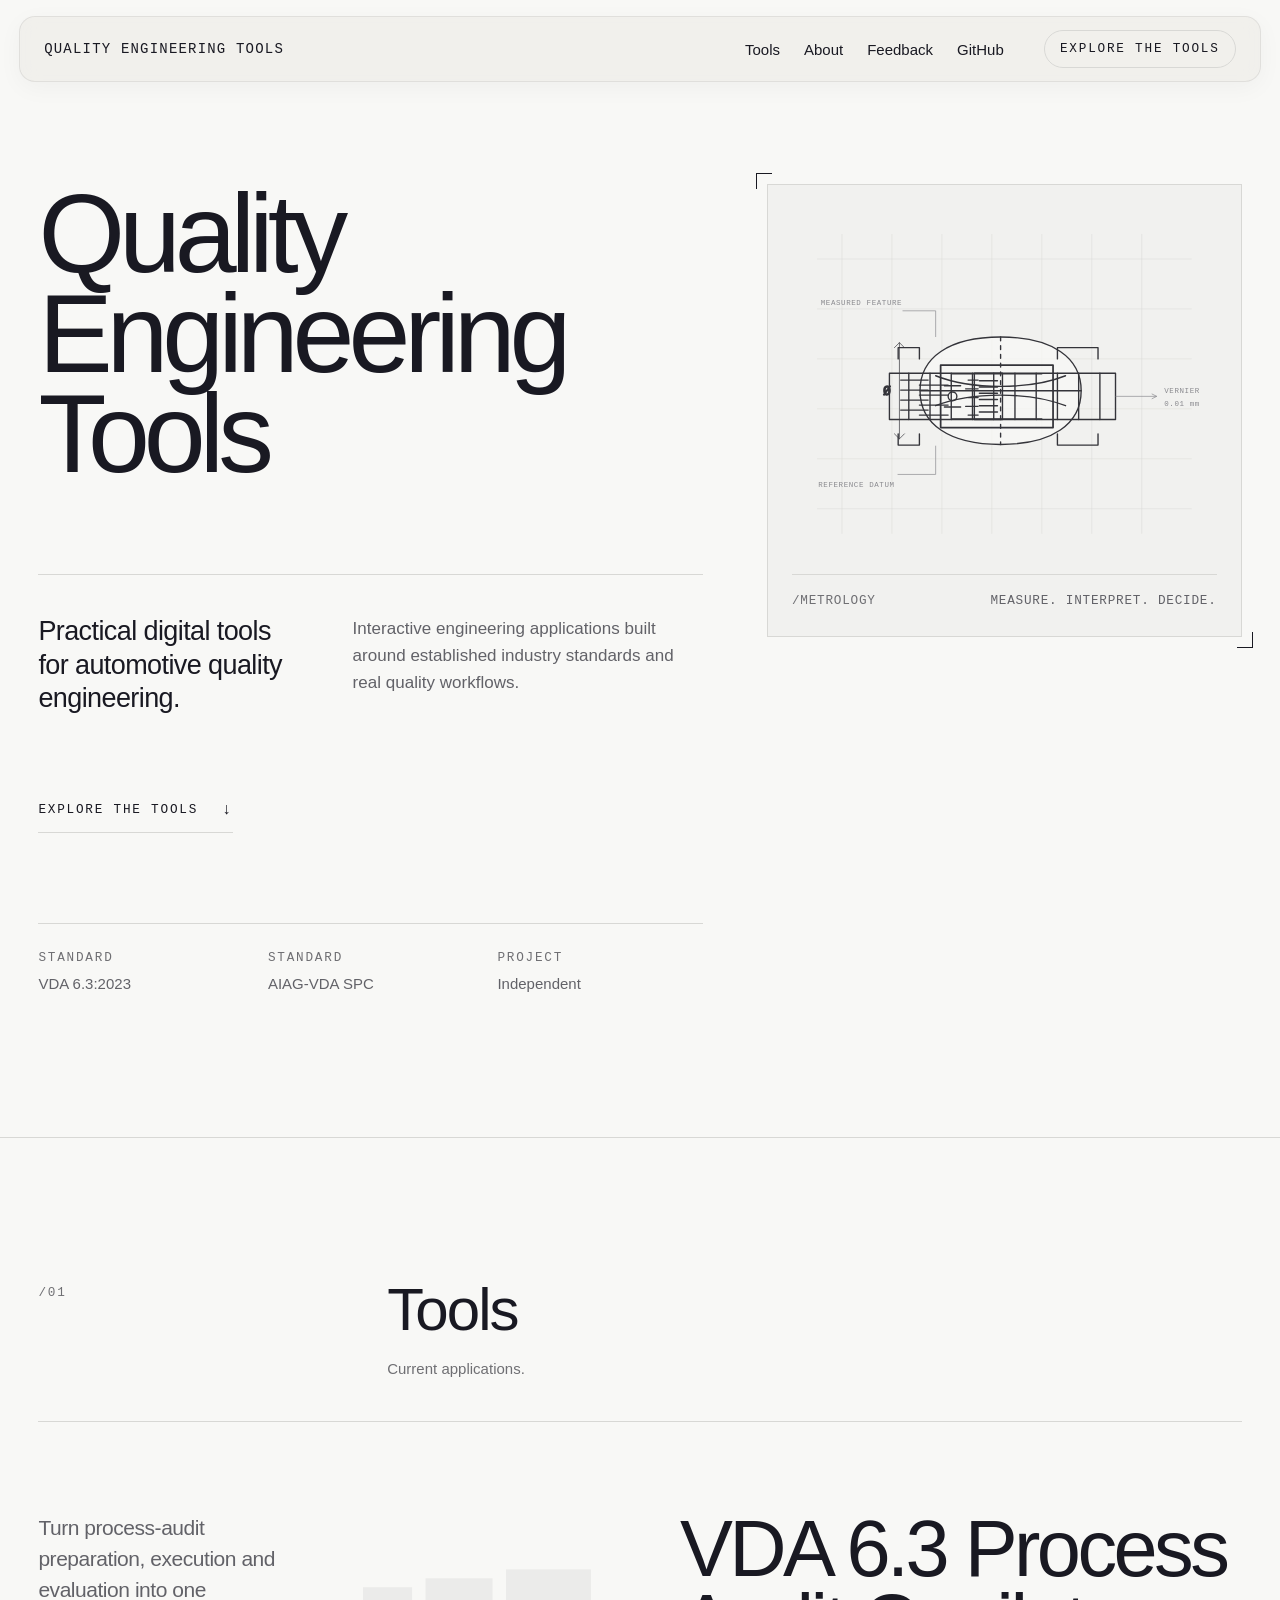
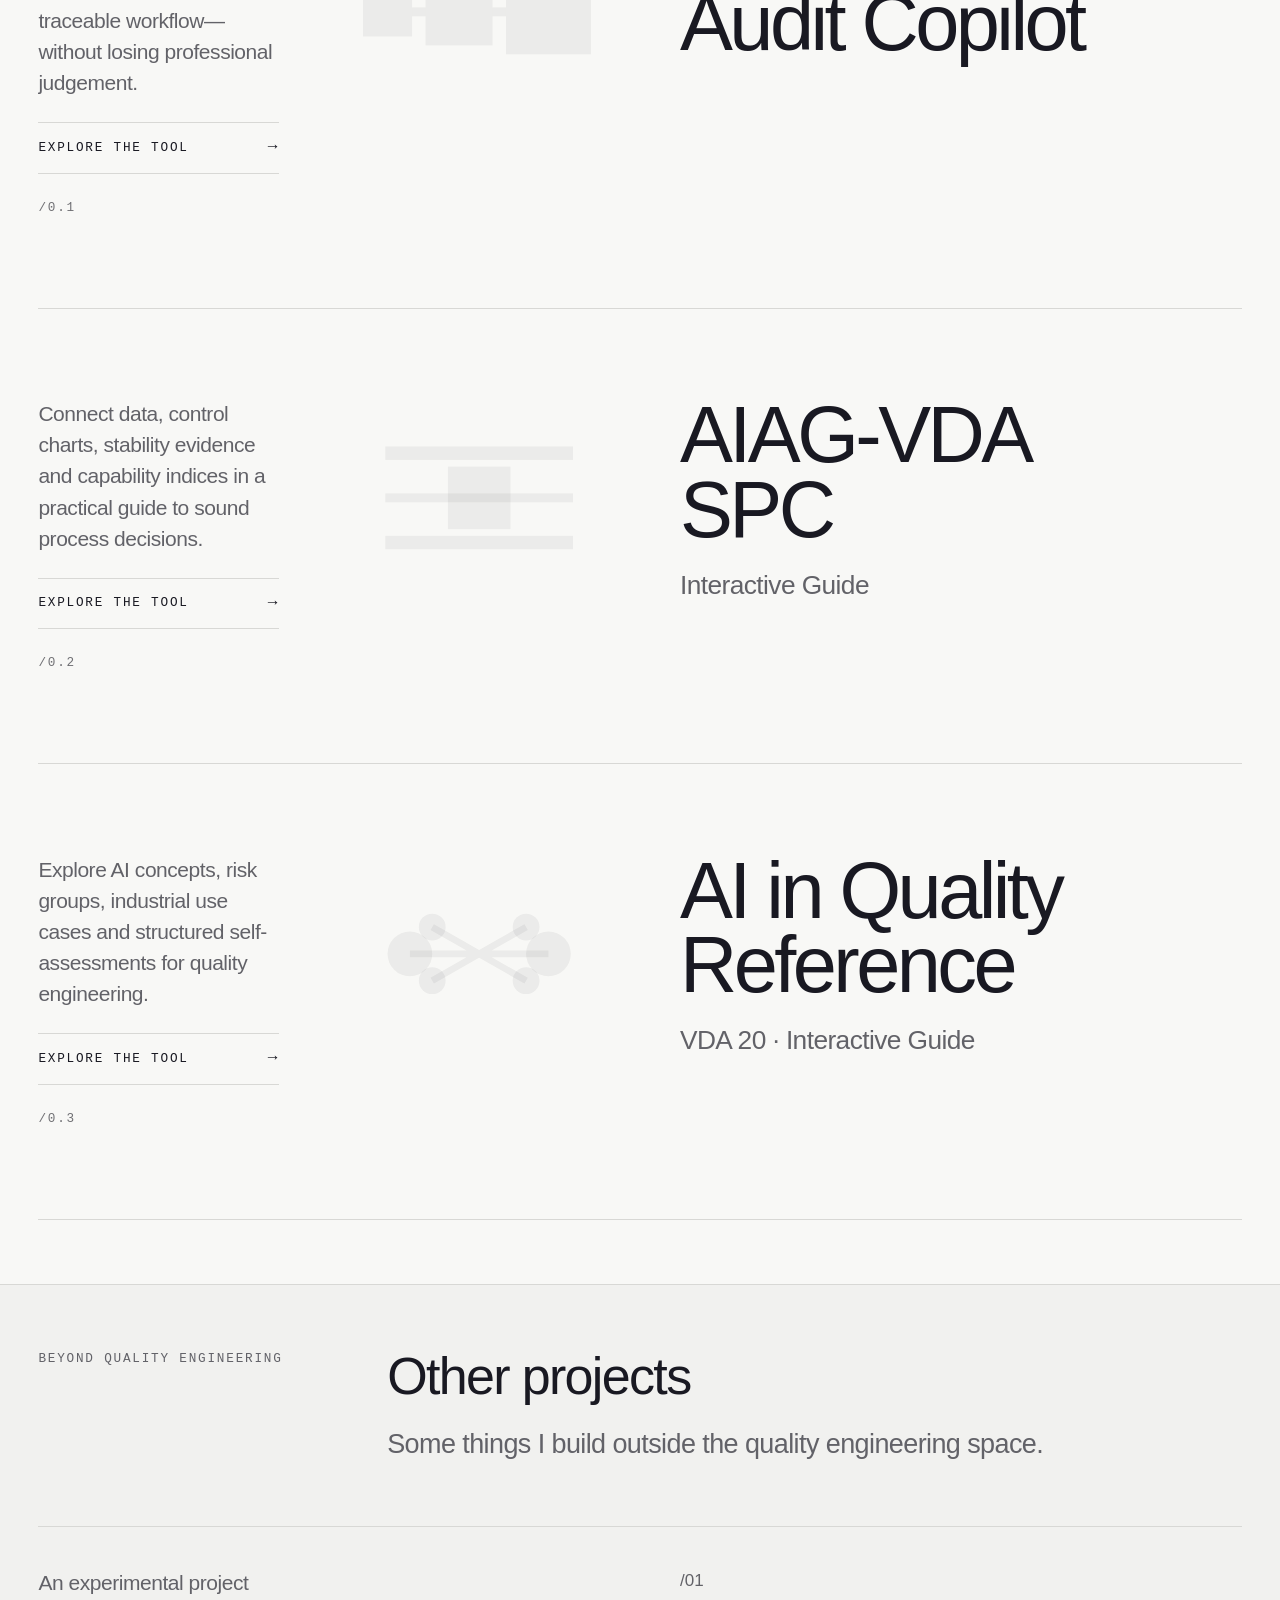
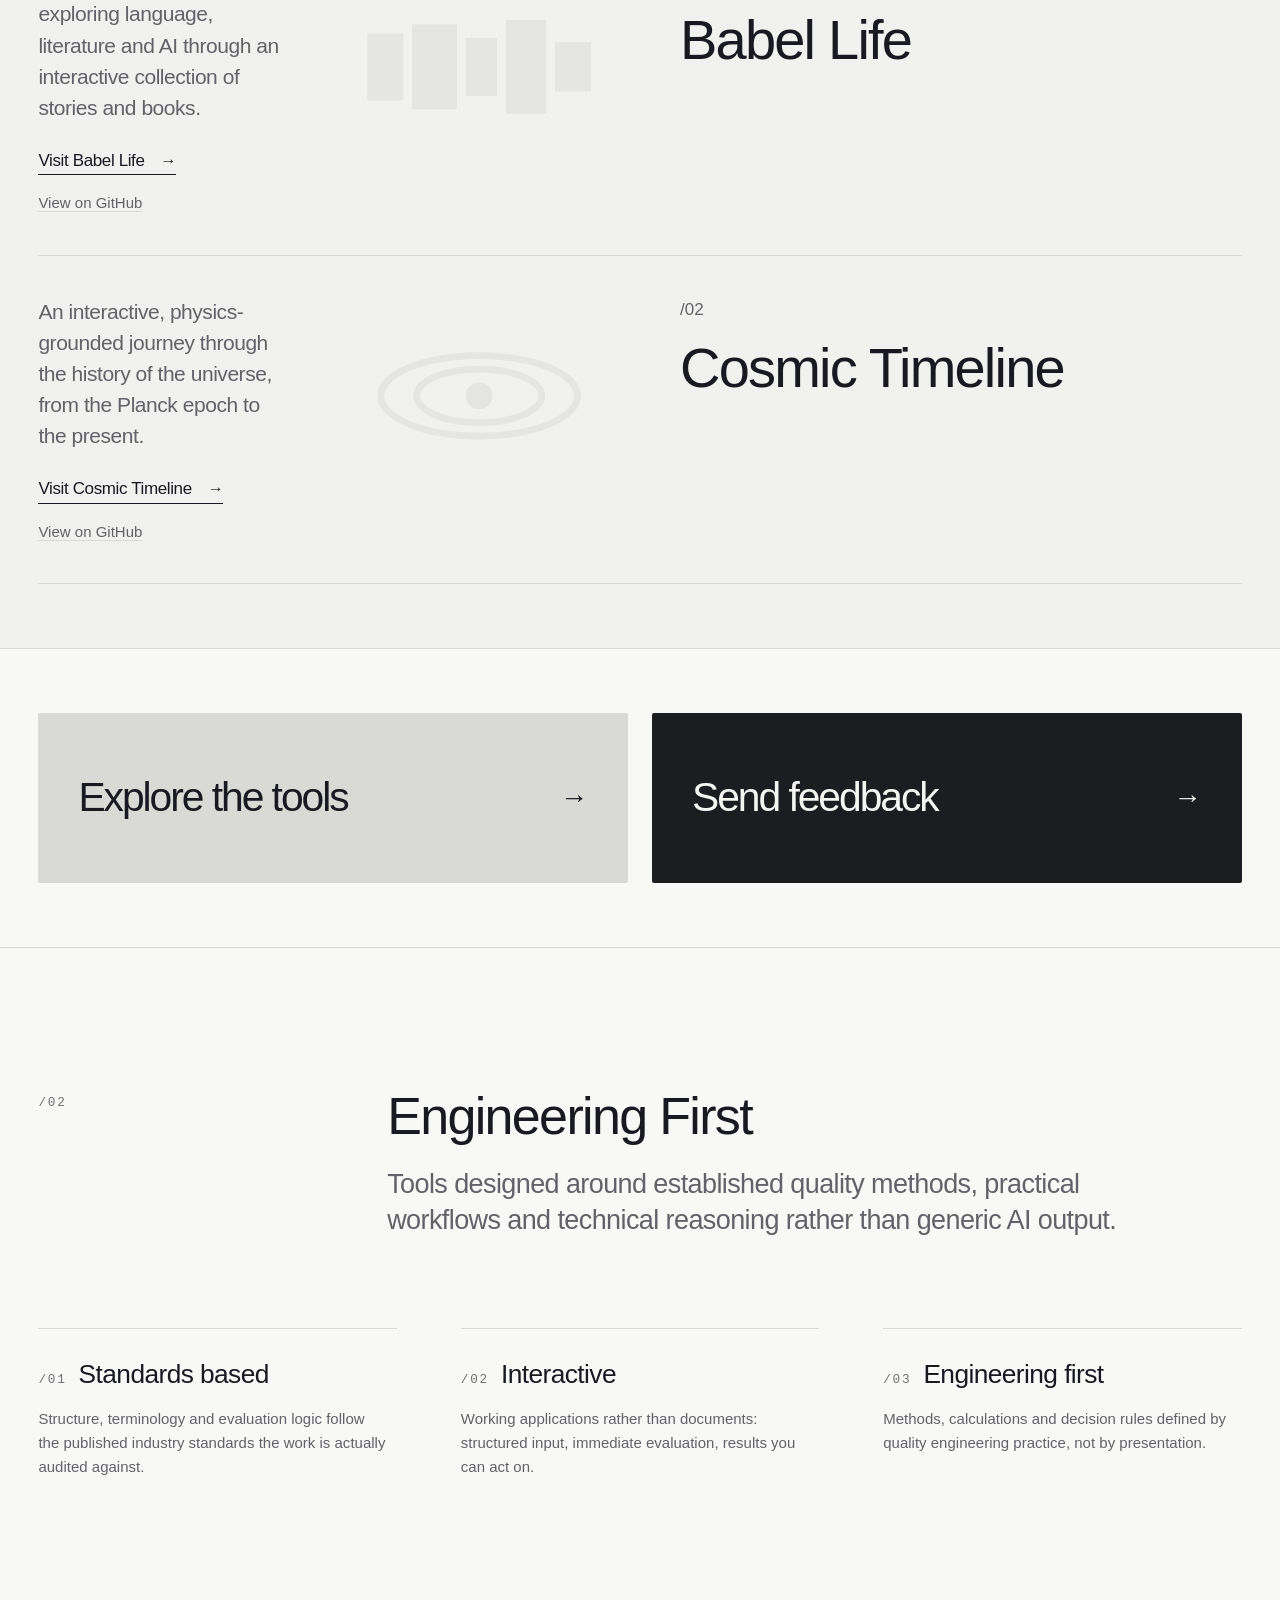
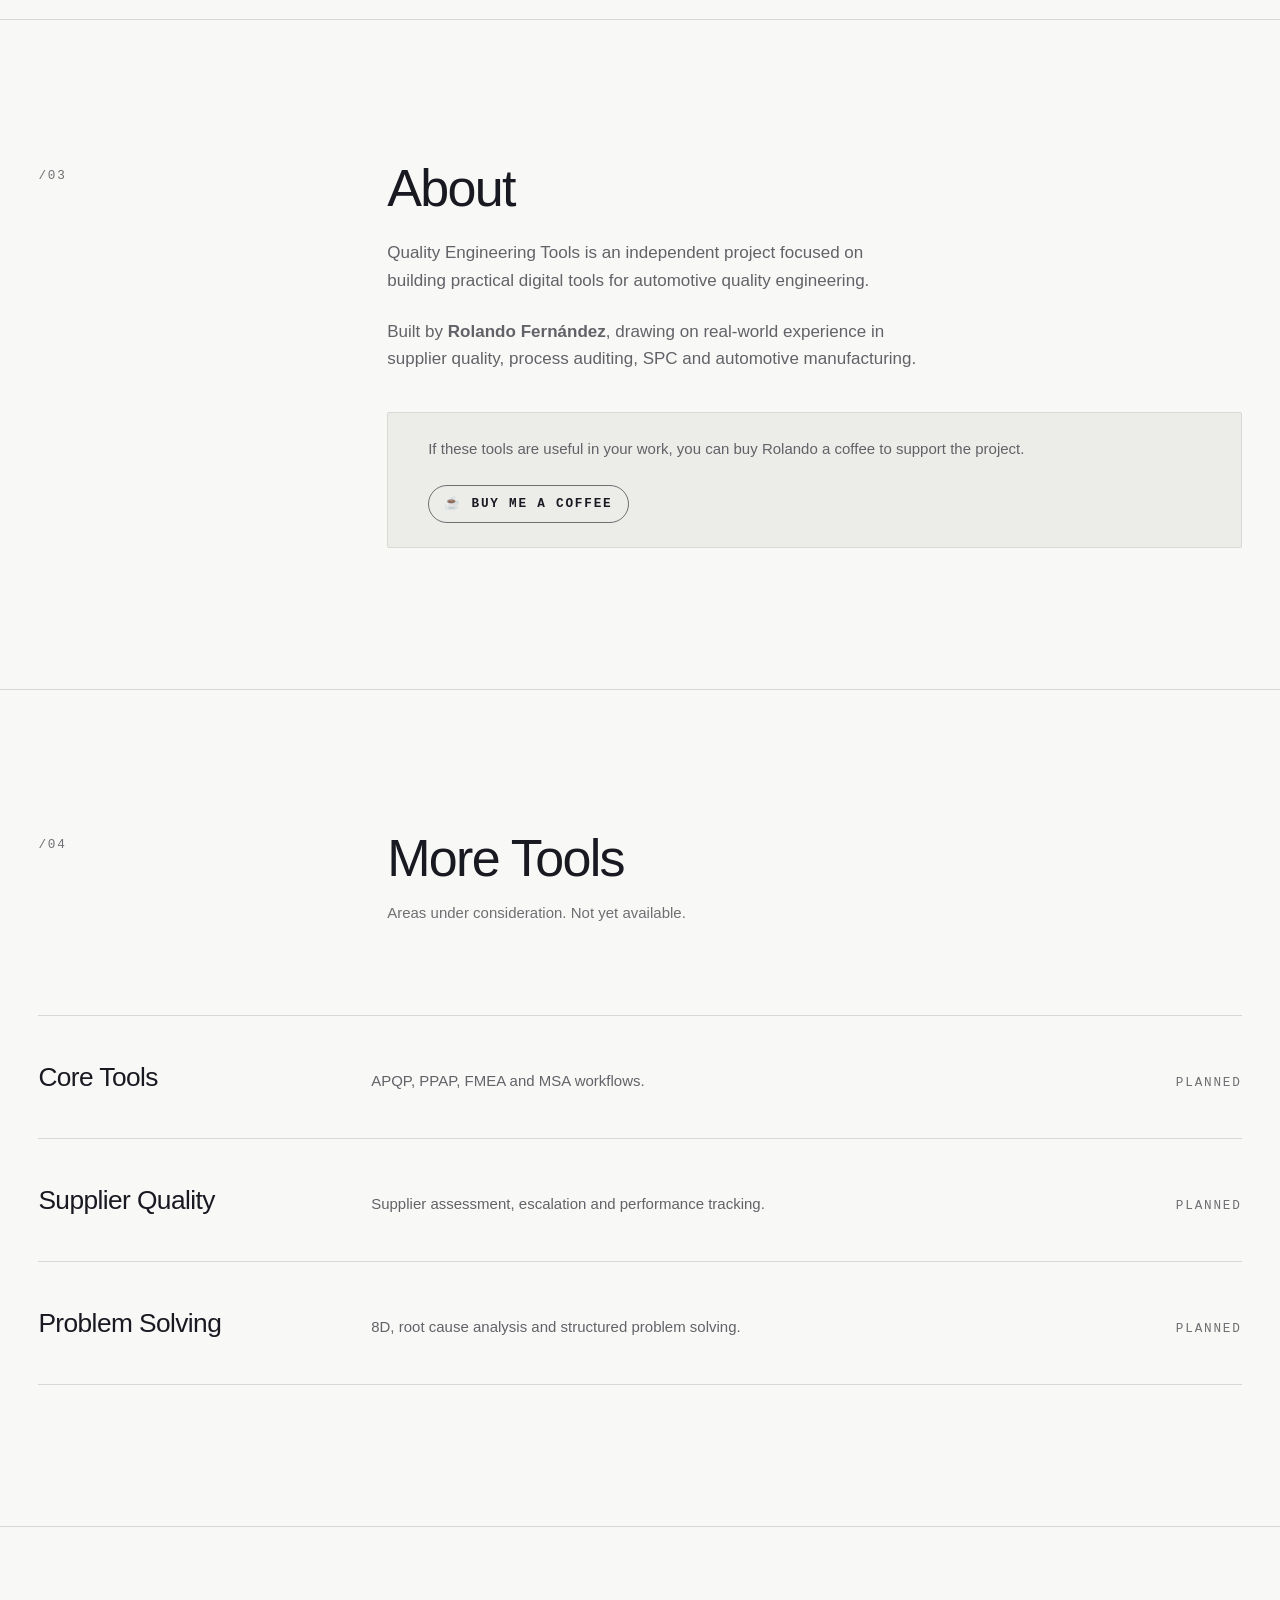
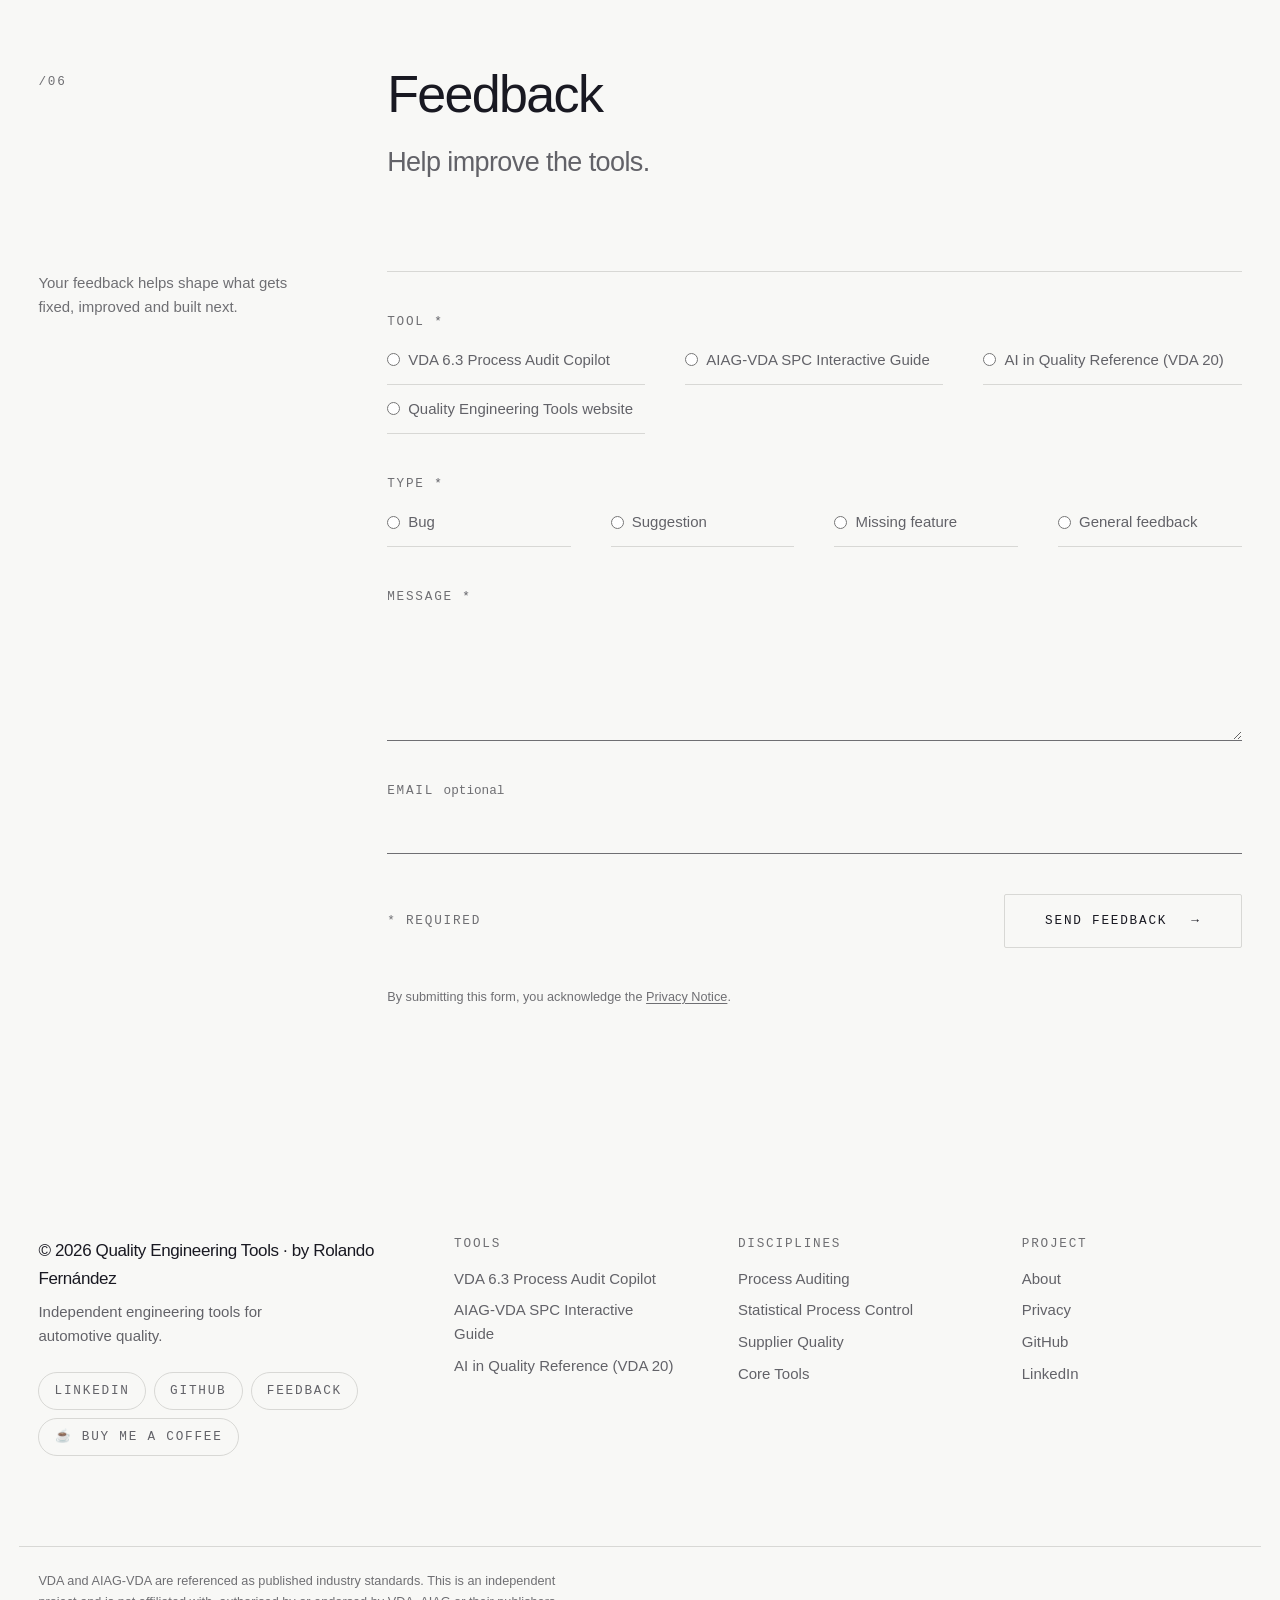
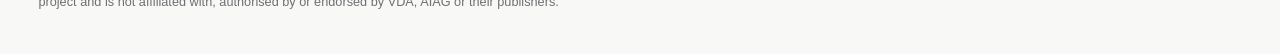
==== index.html @ 2bd12ed9 "Quitar formulario oculto click-track" ====
<!DOCTYPE html>
<html lang="en">
<head>
<meta charset="utf-8">
<meta name="viewport" content="width=device-width, initial-scale=1">
<meta name="color-scheme" content="light">
<title>Quality Engineering Tools — VDA 6.3, AIAG-VDA SPC & AI Quality Reference</title>
<meta name="description" content="Explore independent quality engineering tools for VDA 6.3 process auditing, AIAG-VDA SPC, and AI in quality based on VDA Volume 20.">
<meta name="theme-color" content="#f8f8f6">
<meta name="google-site-verification" content="yh8wm8HsAeqP892U5UGczQs-RLnGuNHx7WGfNntGduk">
<link rel="canonical" href="https://quality-engineering-tools.netlify.app/">

<!-- Open Graph / social preview. -->
<meta property="og:type" content="website">
<meta property="og:title" content="Quality Engineering Tools — VDA 6.3, SPC & AI Quality Reference">
<meta property="og:description" content="Practical tools for process auditing, statistical process control and AI in quality engineering.">
<meta property="og:locale" content="en_US">
<meta property="og:url" content="https://quality-engineering-tools.netlify.app/">
<meta property="og:image" content="https://quality-engineering-tools.netlify.app/media/og-image.png">
<meta property="og:image:width" content="1200">
<meta property="og:image:height" content="630">
<meta property="og:image:alt" content="Quality Engineering Tools — automotive quality engineering applications">
<meta name="twitter:card" content="summary_large_image">
<meta name="twitter:image" content="https://quality-engineering-tools.netlify.app/media/og-image.png">

<!-- Inline SVG favicon: a thin square mark. No extra request, no external asset. -->
<link rel="icon" href="data:image/svg+xml,<svg xmlns='http://www.w3.org/2000/svg' viewBox='0 0 32 32'><rect width='32' height='32' fill='%23f8f8f6'/><rect x='7.5' y='7.5' width='17' height='17' fill='none' stroke='%23191922' stroke-width='2'/></svg>">

<link rel="stylesheet" href="css/styles.css">
</head>
<body>

<a class="skip-link" href="#main">Skip to content</a>

<!-- ============================================================
     HEADER — floating, light, compact
     ============================================================ -->
<header class="masthead" id="masthead">
  <div class="masthead__bar">
    <a class="brand" href="#top">Quality Engineering Tools</a>

    <button class="nav-toggle" type="button" aria-expanded="false" aria-controls="site-nav">Menu</button>

    <nav class="site-nav" id="site-nav" aria-label="Primary">
      <ul class="site-nav__list">
        <li><a href="#tools">Tools</a></li>
        <li><a href="#about">About</a></li>
        <li><a href="#feedback">Feedback</a></li>
        <li><a href="https://github.com/rolandojf-gif" target="_blank" rel="noopener noreferrer">GitHub</a></li>
      </ul>
      <a class="pill pill--action" href="#tools" data-track="explore_tools_header">Explore the tools</a>
    </nav>
  </div>
</header>

<!-- tabindex="-1" lets the skip link move focus here, not just scroll. -->
<main id="main" tabindex="-1">

  <!-- ============================================================
       HERO
       ============================================================ -->
  <section class="hero" id="top" aria-labelledby="hero-title">
    <div class="container hero__layout">
      <div class="hero__content">
        <h1 class="hero__title" id="hero-title">Quality Engineering<br>Tools</h1>

        <div class="hero__body">
          <p class="hero__lead">Practical digital tools for automotive quality engineering.</p>
          <p class="hero__note">Interactive engineering applications built around established industry standards and real quality workflows.</p>
          <a class="hero__explore" href="#tools" data-track="explore_tools_hero">
            <span>Explore the tools</span>
            <span class="hero__explore-arrow" aria-hidden="true">&darr;</span>
          </a>
        </div>

        <dl class="hero__meta">
        <div class="hero__meta-item">
          <dt>Standard</dt>
          <dd>VDA 6.3:2023</dd>
        </div>
        <div class="hero__meta-item">
          <dt>Standard</dt>
          <dd>AIAG-VDA SPC</dd>
        </div>
        <div class="hero__meta-item">
          <dt>Project</dt>
          <dd>Independent</dd>
        </div>
      </dl>
      </div>

      <figure class="hero-drawing" aria-label="Technical line drawing of a vernier caliper measuring a cylindrical part">
        <svg viewBox="0 0 680 560" role="img" aria-labelledby="caliper-title caliper-desc">
          <title id="caliper-title">Vernier caliper technical drawing</title>
          <desc id="caliper-desc">Minimal line drawing of a vernier caliper positioned across a cylindrical measured part, with construction lines and scale marks.</desc>
          <g class="hero-drawing__grid" aria-hidden="true">
            <path d="M40 80H640M40 160H640M40 240H640M40 320H640M40 400H640M40 480H640"/>
            <path d="M80 40V520M160 40V520M240 40V520M320 40V520M400 40V520M480 40V520M560 40V520"/>
          </g>
          <g class="hero-drawing__object">
            <path d="M205 291C205 238 251 205 334 205S463 238 463 291 417 377 334 377 205 344 205 291Z"/>
            <path d="M205 291H463M230 267C260 279 295 284 334 284s74-5 104-17M230 315c30-12 65-17 104-17s74 5 104 17"/>
            <path d="M334 205V377" stroke-dasharray="6 8"/>
            <path class="hero-drawing__dimension" d="M172 214V368M164 222l8-8 8 8M164 360l8 8 8-8"/>
            <text x="146" y="298">&#216;</text>
          </g>
          <g class="hero-drawing__caliper">
            <path d="M156 263H518V337H156z"/>
            <path d="M187 263V337M221 263V337M255 263V337M289 263V337M323 263V337M357 263V337M391 263V337M425 263V337M459 263V337M493 263V337"/>
            <path d="M174 274H218M204 282H250M174 290H218M204 298H250M174 306H218M204 314H250M174 322H218M204 330H250"/>
            <path d="M292 263H337V337H292z"/>
            <path d="M300 275H329M300 285H329M300 295H329M300 305H329M300 315H329M300 325H329"/>
            <path d="M282 274H298M278 288H298M282 302H298M278 316H298M282 330H298"/>
            <path d="M170 240V222H204V240M425 240V222H490V240M170 360V378H204V360M425 360V378H490V360"/>
            <path class="hero-drawing__slider" d="M238 250H418V350H238z"/>
            <path d="M256 264H400M256 336H400"/>
            <circle cx="257" cy="300" r="7"/>
            <path d="M244 283H270M244 317H270"/>
          </g>
          <g class="hero-drawing__callouts" aria-hidden="true">
            <path d="M518 300H584M584 300l-8-4M584 300l-8 4"/>
            <text x="596" y="294">VERNIER</text>
            <text x="596" y="316">0.01 mm</text>
            <path d="M230 205V163H177M230 379V425H169"/>
            <text x="46" y="154">MEASURED FEATURE</text>
            <text x="42" y="445">REFERENCE DATUM</text>
          </g>
        </svg>
        <figcaption>
          <span class="hero-drawing__index">/METROLOGY</span>
          <span>Measure. Interpret. Decide.</span>
        </figcaption>
      </figure>
    </div>
  </section>

  <!-- ============================================================
       TOOLS — the central section of the site
       ============================================================ -->
  <section class="section products" id="tools" aria-labelledby="tools-title">
    <div class="container">

      <header class="section-head">
        <p class="section-index">/01</p>
        <div class="section-head__text">
          <h2 class="section-title" id="tools-title">Tools</h2>
          <p class="section-note">Current applications.</p>
        </div>
      </header>

      <!-- Product 0.1 ------------------------------------------------ -->
      <article class="product">
        <figure class="product__media">
          <div class="media-frame">
            <!-- Base layer: a quiet geometric mark, not a logo. It stays
                 underneath whatever is placed above it. -->
            <span class="media-frame__glyph" aria-hidden="true">
              <svg viewBox="0 0 112 50" fill="currentColor" aria-hidden="true" focusable="false">
                <rect x="4" y="14" width="22" height="22"/>
                <rect x="26" y="23" width="6" height="4"/>
                <rect x="32" y="10" width="30" height="30"/>
                <rect x="62" y="23" width="6" height="4"/>
                <rect x="68" y="6" width="38" height="38"/>
              </svg>
            </span>

            <!-- Overlay layer. Absolutely positioned over the glyph, so it
                 adds no layout and fades in on opacity alone. js/main.js plays
                 it when the row gains `preview-active`. -->
            <video
              class="media-frame__video"
              muted
              loop
              playsinline
              preload="metadata"
              aria-hidden="true"
            >
              <source src="assets/video/vda-preview.mp4" type="video/mp4">
            </video>
          </div>
        </figure>

        <div class="product__heading">
          <h3 class="product__title">
            <a class="product__link" href="https://vda63-guia-consulta.netlify.app/" target="_blank" rel="noopener noreferrer" data-track="vda_tool_open">
              <span class="product__title-line">VDA 6.3 Process</span>
              <span class="product__title-line">Audit Copilot</span>
            </a>
          </h3>
        </div>

        <p class="product__desc">Turn process-audit preparation, execution and evaluation into one traceable workflow—without losing professional judgement.</p>

        <a class="product__cta" href="https://vda63-guia-consulta.netlify.app/" target="_blank" rel="noopener noreferrer" data-track="vda_tool_explore">
          <span>Explore the tool</span>
          <span aria-hidden="true">&rarr;</span>
        </a>

        <p class="product__index">/0.1</p>
      </article>

      <!-- Product 0.2 ------------------------------------------------ -->
      <article class="product">
        <figure class="product__media">
          <div class="media-frame">
            <!-- Base layer: a quiet geometric mark, not a logo. It stays
                 underneath whatever is placed above it. -->
            <span class="media-frame__glyph" aria-hidden="true">
              <svg viewBox="0 0 112 50" fill="currentColor" aria-hidden="true" focusable="false">
                <rect x="14" y="2" width="84" height="6"/>
                <rect x="14" y="23" width="84" height="4"/>
                <rect x="42" y="11" width="28" height="28"/>
                <rect x="14" y="42" width="84" height="6"/>
              </svg>
            </span>

            <!-- Overlay layer. Absolutely positioned over the glyph, so it
                 adds no layout and fades in on opacity alone. js/main.js plays
                 it when the row gains `preview-active`. -->
            <video
              class="media-frame__video"
              muted
              loop
              playsinline
              preload="metadata"
              aria-hidden="true"
            >
              <source src="assets/video/spc-preview.mp4" type="video/mp4">
            </video>
          </div>
        </figure>

        <div class="product__heading">
          <h3 class="product__title">
            <a class="product__link" href="https://spc-aiag-vda-2026.netlify.app/" target="_blank" rel="noopener noreferrer" data-track="spc_tool_open">AIAG-VDA<br>SPC</a>
          </h3>
          <p class="product__subtitle">Interactive Guide</p>
        </div>

        <p class="product__desc">Connect data, control charts, stability evidence and capability indices in a practical guide to sound process decisions.</p>

        <a class="product__cta" href="https://spc-aiag-vda-2026.netlify.app/" target="_blank" rel="noopener noreferrer" data-track="spc_tool_explore">
          <span>Explore the tool</span>
          <span aria-hidden="true">&rarr;</span>
        </a>

        <p class="product__index">/0.2</p>
      </article>

      <!-- Product 0.3 ------------------------------------------------ -->
      <article class="product">
        <figure class="product__media" aria-label="Abstract connected nodes representing AI systems in quality engineering">
          <div class="media-frame">
            <span class="media-frame__glyph" aria-hidden="true">
              <svg viewBox="0 0 112 50" fill="none" stroke="currentColor" stroke-width="3" aria-hidden="true" focusable="false">
                <path d="M25 25H87M35 13L77 37M35 37L77 13"/>
                <circle cx="25" cy="25" r="10" fill="currentColor" stroke="none"/>
                <circle cx="87" cy="25" r="10" fill="currentColor" stroke="none"/>
                <circle cx="35" cy="13" r="6" fill="currentColor" stroke="none"/>
                <circle cx="77" cy="37" r="6" fill="currentColor" stroke="none"/>
                <circle cx="35" cy="37" r="6" fill="currentColor" stroke="none"/>
                <circle cx="77" cy="13" r="6" fill="currentColor" stroke="none"/>
              </svg>
            </span>

            <!-- Overlay layer. Absolutely positioned over the glyph, so it
                 adds no layout and fades in on opacity alone. js/main.js plays
                 it when the row gains `preview-active`. -->
            <video
              class="media-frame__video"
              muted
              loop
              playsinline
              preload="metadata"
              aria-hidden="true"
            >
              <source src="assets/video/vda20-preview.mp4" type="video/mp4">
            </video>
          </div>
        </figure>

        <div class="product__heading">
          <h3 class="product__title">
            <a class="product__link" href="https://ai-quality-reference-preview.netlify.app/" target="_blank" rel="noopener noreferrer" data-track="ai_quality_tool_open">
              <span class="product__title-line">AI in Quality</span>
              <span class="product__title-line">Reference</span>
            </a>
          </h3>
          <p class="product__subtitle">VDA 20 · Interactive Guide</p>
        </div>

        <p class="product__desc">Explore AI concepts, risk groups, industrial use cases and structured self-assessments for quality engineering.</p>

        <a class="product__cta" href="https://ai-quality-reference-preview.netlify.app/" target="_blank" rel="noopener noreferrer" data-track="ai_quality_tool_explore">
          <span>Explore the tool</span>
          <span aria-hidden="true">&rarr;</span>
        </a>

        <p class="product__index">/0.3</p>
      </article>

    </div>
  </section>

  <!-- ============================================================
       OTHER PROJECTS — beyond quality engineering
       ============================================================ -->
  <section class="section other-projects" id="other-projects" aria-labelledby="other-projects-title">
    <div class="container">

      <header class="other-projects__head">
        <p class="section-index other-projects__eyebrow">BEYOND QUALITY ENGINEERING</p>
        <div class="other-projects__heading">
          <h2 class="section-title" id="other-projects-title">Other projects</h2>
          <p class="section-lead">Some things I build outside the quality engineering space.</p>
        </div>
      </header>

      <ul class="other-projects__list">
        <li class="other-project">
          <div class="other-project__intro">
            <p class="other-project__index">/01</p>
            <h3 class="other-project__title"><a class="other-project__link" href="https://babel-life.netlify.app/" target="_blank" rel="noopener noreferrer" data-track="babel_life_open">Babel Life</a></h3>
          </div>
          <figure class="other-project__media">
            <div class="media-frame">
              <span class="media-frame__glyph" aria-hidden="true">
                <svg viewBox="0 0 112 50" fill="currentColor" aria-hidden="true" focusable="false">
                  <rect x="6" y="10" width="16" height="30"/>
                  <rect x="26" y="6" width="20" height="38"/>
                  <rect x="50" y="12" width="14" height="26"/>
                  <rect x="68" y="4" width="18" height="42"/>
                  <rect x="90" y="14" width="16" height="22"/>
                </svg>
              </span>
              <video
                class="media-frame__video"
                muted
                loop
                playsinline
                preload="metadata"
                aria-hidden="true"
              >
                <source src="assets/video/babel-life-preview.mp4" type="video/mp4">
              </video>
            </div>
          </figure>
          <div class="other-project__body">
            <p class="other-project__desc">An experimental project exploring language, literature and AI through an interactive collection of stories and books.</p>
            <div class="other-project__actions">
              <a class="other-project__cta" href="https://babel-life.netlify.app/" target="_blank" rel="noopener noreferrer" data-track="babel_life_visit">Visit Babel Life <span aria-hidden="true">&rarr;</span></a>
              <a class="other-project__source" href="https://github.com/rolandojf-gif/babel-life" target="_blank" rel="noopener noreferrer" data-track="babel_life_github">View on GitHub</a>
            </div>
          </div>
        </li>
        <li class="other-project">
          <div class="other-project__intro">
            <p class="other-project__index">/02</p>
            <h3 class="other-project__title"><a class="other-project__link" href="https://cosmic-timeline.netlify.app/" target="_blank" rel="noopener noreferrer" data-track="cosmic_timeline_open">Cosmic Timeline</a></h3>
          </div>
          <figure class="other-project__media">
            <div class="media-frame">
              <span class="media-frame__glyph" aria-hidden="true">
                <svg viewBox="0 0 112 50" fill="none" stroke="currentColor" stroke-width="3" aria-hidden="true" focusable="false">
                  <circle cx="56" cy="25" r="6" fill="currentColor" stroke="none"/>
                  <ellipse cx="56" cy="25" rx="28" ry="12"/>
                  <ellipse cx="56" cy="25" rx="44" ry="18"/>
                </svg>
              </span>
              <video
                class="media-frame__video"
                muted
                loop
                playsinline
                preload="metadata"
                aria-hidden="true"
              >
                <source src="assets/video/cosmic-timeline-preview.mp4" type="video/mp4">
              </video>
            </div>
          </figure>
          <div class="other-project__body">
            <p class="other-project__desc">An interactive, physics-grounded journey through the history of the universe, from the Planck epoch to the present.</p>
            <div class="other-project__actions">
              <a class="other-project__cta" href="https://cosmic-timeline.netlify.app/" target="_blank" rel="noopener noreferrer" data-track="cosmic_timeline_visit">Visit Cosmic Timeline <span aria-hidden="true">&rarr;</span></a>
              <a class="other-project__source" href="https://github.com/rolandojf-gif/Cosmic-timeline" target="_blank" rel="noopener noreferrer" data-track="cosmic_timeline_github">View on GitHub</a>
            </div>
          </div>
        </li>
      </ul>

    </div>
  </section>

  <!-- ============================================================
       BOTTOM CTA
       ============================================================ -->
  <section class="cta-shell" aria-label="Next steps">
    <div class="container">
      <div class="cta-grid">
        <a class="cta cta--one" href="#tools" data-track="explore_tools_cta">
          <span class="cta__inner">
            <span class="cta__label">Explore the tools</span>
            <span class="cta__arrow" aria-hidden="true">&rarr;</span>
          </span>
        </a>

        <a class="cta cta--two" href="#feedback" data-track="feedback_cta">
          <span class="cta__inner">
            <span class="cta__label">Send feedback</span>
            <span class="cta__arrow" aria-hidden="true">&rarr;</span>
          </span>
        </a>
      </div>
    </div>
  </section>

  <!-- ============================================================
       ENGINEERING PHILOSOPHY
       ============================================================ -->
  <section class="section philosophy" aria-labelledby="philosophy-title">
    <div class="container">

      <header class="section-head">
        <p class="section-index">/02</p>
        <div class="section-head__text">
          <h2 class="section-title" id="philosophy-title">Engineering First</h2>
          <p class="section-lead">Tools designed around established quality methods, practical workflows and technical reasoning rather than generic AI output.</p>
        </div>
      </header>

      <dl class="principles">
        <div class="principle">
          <dt class="principle__term">Standards based</dt>
          <dd class="principle__def">Structure, terminology and evaluation logic follow the published industry standards the work is actually audited against.</dd>
        </div>
        <div class="principle">
          <dt class="principle__term">Interactive</dt>
          <dd class="principle__def">Working applications rather than documents: structured input, immediate evaluation, results you can act on.</dd>
        </div>
        <div class="principle">
          <dt class="principle__term">Engineering first</dt>
          <dd class="principle__def">Methods, calculations and decision rules defined by quality engineering practice, not by presentation.</dd>
        </div>
      </dl>

    </div>
  </section>

  <!-- ============================================================
       ABOUT
       ============================================================ -->
  <section class="section about" id="about" aria-labelledby="about-title">
    <div class="container">
      <header class="section-head">
        <p class="section-index">/03</p>
        <div class="section-head__text">
          <h2 class="section-title" id="about-title">About</h2>
          <div class="prose">
            <p>Quality Engineering Tools is an independent project focused on building practical digital tools for automotive quality engineering.</p>
            <p>Built by <strong>Rolando Fernández</strong>, drawing on real-world experience in supplier quality, process auditing, SPC and automotive manufacturing.</p>
          </div>

          <div class="about-support">
            <p>If these tools are useful in your work, you can buy Rolando a coffee to support the project.</p>
            <a
              class="pill about-support__button"
              href="https://buymeacoffee.com/rolandofernandez"
              target="_blank"
              rel="noopener noreferrer"
              data-track="buymeacoffee_about"
            >☕ Buy me a coffee</a>
          </div>
        </div>
      </header>
    </div>
  </section>

  <!-- ============================================================
       FUTURE TOOLS
       ============================================================ -->
  <section class="section future" aria-labelledby="future-title">
    <div class="container">

      <header class="section-head">
        <p class="section-index">/04</p>
        <div class="section-head__text">
          <h2 class="section-title" id="future-title">More Tools</h2>
          <p class="section-note">Areas under consideration. Not yet available.</p>
        </div>
      </header>

      <ul class="future-list">
        <li class="future-item">
          <span class="future-item__name">Core Tools</span>
          <span class="future-item__desc">APQP, PPAP, FMEA and MSA workflows.</span>
          <span class="future-item__state">Planned</span>
        </li>
        <li class="future-item">
          <span class="future-item__name">Supplier Quality</span>
          <span class="future-item__desc">Supplier assessment, escalation and performance tracking.</span>
          <span class="future-item__state">Planned</span>
        </li>
        <li class="future-item">
          <span class="future-item__name">Problem Solving</span>
          <span class="future-item__desc">8D, root cause analysis and structured problem solving.</span>
          <span class="future-item__state">Planned</span>
        </li>
      </ul>

    </div>
  </section>

<!-- ============================================================
       FEEDBACK — Netlify form
       ============================================================ -->
  <section class="section feedback" id="feedback" aria-labelledby="feedback-title">
    <div class="container">

      <header class="section-head">
        <p class="section-index">/06</p>
        <div class="section-head__text">
          <h2 class="section-title" id="feedback-title">Feedback</h2>
          <p class="section-lead">Help improve the tools.</p>
        </div>
      </header>

      <!-- .demo-body / .demo-note are the shared layout for both form
           sections; reused here rather than duplicated. -->
      <div class="demo-body">
        <p class="demo-note">Your feedback helps shape what gets fixed, improved and built next.</p>

        <form
          class="form"
          id="feedback-form"
          name="feedback"
          method="POST"
          action="/feedback-received"
          data-netlify="true"
          netlify-honeypot="bot-field-feedback"
        >
          <input type="hidden" name="form-name" value="feedback">

          <p class="form__honeypot" hidden>
            <label>Leave this field empty <input name="bot-field-feedback" tabindex="-1" autocomplete="off"></label>
          </p>

          <fieldset class="field field--wide field--choice">
            <legend class="field__label">Tool <span class="field__req" aria-hidden="true">*</span></legend>
            <div class="choices">
              <label class="choice">
                <input type="radio" name="tool" value="VDA 6.3 Process Audit Copilot" required>
                <span>VDA 6.3 Process Audit Copilot</span>
              </label>
              <label class="choice">
                <input type="radio" name="tool" value="AIAG-VDA SPC Interactive Guide">
                <span>AIAG-VDA SPC Interactive Guide</span>
              </label>
              <label class="choice">
                <input type="radio" name="tool" value="AI in Quality Reference (VDA 20)">
                <span>AI in Quality Reference (VDA 20)</span>
              </label>
              <label class="choice">
                <input type="radio" name="tool" value="Quality Engineering Tools website">
                <span>Quality Engineering Tools website</span>
              </label>
            </div>
          </fieldset>

          <fieldset class="field field--wide field--choice">
            <legend class="field__label">Type <span class="field__req" aria-hidden="true">*</span></legend>
            <div class="choices choices--four">
              <label class="choice">
                <input type="radio" name="type" value="Bug" required>
                <span>Bug</span>
              </label>
              <label class="choice">
                <input type="radio" name="type" value="Suggestion">
                <span>Suggestion</span>
              </label>
              <label class="choice">
                <input type="radio" name="type" value="Missing feature">
                <span>Missing feature</span>
              </label>
              <label class="choice">
                <input type="radio" name="type" value="General feedback">
                <span>General feedback</span>
              </label>
            </div>
          </fieldset>

          <p class="field field--wide">
            <label class="field__label" for="feedback-message">Message <span class="field__req" aria-hidden="true">*</span></label>
            <textarea class="field__input field__input--area" id="feedback-message" name="message" rows="4" required></textarea>
          </p>

          <p class="field field--wide">
            <label class="field__label" for="feedback-email">Email <span class="field__optional">optional</span></label>
            <input class="field__input" type="email" id="feedback-email" name="email" autocomplete="email">
          </p>

          <div class="form__actions">
            <p class="form__required">* Required</p>
            <button class="form__submit" type="submit">
              <span>Send feedback</span>
              <span class="form__submit-arrow" aria-hidden="true">&rarr;</span>
            </button>
          </div>

          <p class="form__privacy">By submitting this form, you acknowledge the <a href="privacy.html">Privacy Notice</a>.</p>
        </form>
      </div>

    </div>
  </section>

</main>

<!-- ============================================================
     FOOTER
     ============================================================ -->
<footer class="site-footer">
  <div class="container footer-grid">

    <div class="footer-brand">
      <p class="footer-copy">&copy; 2026 Quality Engineering Tools · by Rolando Fernández</p>
      <p class="footer-tagline">Independent engineering tools for automotive quality.</p>
      <ul class="footer-social">
        <li><a class="pill" href="https://www.linkedin.com/in/rolando-fernandez-jara" target="_blank" rel="noopener noreferrer" data-track="linkedin_footer">LinkedIn</a></li>
        <li><a class="pill" href="https://github.com/rolandojf-gif" target="_blank" rel="noopener noreferrer" data-track="github_footer">GitHub</a></li>
        <li><a class="pill" href="#feedback">Feedback</a></li>
        <li><a class="pill" href="https://buymeacoffee.com/rolandofernandez" target="_blank" rel="noopener noreferrer" data-track="buymeacoffee_footer">☕ Buy me a coffee</a></li>
      </ul>
    </div>

    <nav class="footer-col" aria-labelledby="footer-tools">
      <h2 class="footer-col__title" id="footer-tools">Tools</h2>
      <ul class="footer-list">
        <li><a href="https://vda63-guia-consulta.netlify.app/" target="_blank" rel="noopener noreferrer">VDA 6.3 Process Audit Copilot</a></li>
        <li><a href="https://spc-aiag-vda-2026.netlify.app/" target="_blank" rel="noopener noreferrer">AIAG-VDA SPC Interactive Guide</a></li>
        <li><a href="https://ai-quality-reference-preview.netlify.app/" target="_blank" rel="noopener noreferrer">AI in Quality Reference (VDA 20)</a></li>
      </ul>
    </nav>

    <div class="footer-col">
      <h2 class="footer-col__title">Disciplines</h2>
      <ul class="footer-list footer-list--plain">
        <li>Process Auditing</li>
        <li>Statistical Process Control</li>
        <li>Supplier Quality</li>
        <li>Core Tools</li>
      </ul>
    </div>

    <nav class="footer-col" aria-labelledby="footer-project">
      <h2 class="footer-col__title" id="footer-project">Project</h2>
      <ul class="footer-list">
        <li><a href="#about">About</a></li>
        <li><a href="privacy.html">Privacy</a></li>
        <li><a href="https://github.com/rolandojf-gif" target="_blank" rel="noopener noreferrer">GitHub</a></li>
        <li><a href="https://www.linkedin.com/in/rolando-fernandez-jara" target="_blank" rel="noopener noreferrer">LinkedIn</a></li>
      </ul>
    </nav>

  </div>

  <div class="container footer-bottom">
    <p>VDA and AIAG-VDA are referenced as published industry standards. This is an independent project and is not affiliated with, authorised by or endorsed by VDA, AIAG or their publishers.</p>
  </div>
</footer>

<script src="js/main.js" defer></script>
<!-- Cloudflare Web Analytics --><script type="module" src="https://static.cloudflareinsights.com/beacon.min.js" data-cf-beacon='{"token":"aacfcbaa721e4443981c76aaffa8f299"}'></script><!-- End Cloudflare Web Analytics -->
</body>
</html>
---- css/styles.css ----
/* ==========================================================================
   QUALITY ENGINEERING TOOLS
   Restrained editorial / industrial layout. Typography and grid carry the
   identity; there is no decorative layer.

   Contents
   01  Tokens
   02  Reset and base
   03  Layout primitives
   04  Focus, skip link, shared pill
   05  Masthead
   06  Hero
   07  Section heads
   08  Products
   09  Principles
   10  About
   11  Future tools
   12  Bottom CTA
   13  Forms
   14  Footer
   15  Dedicated tool pages
   16  Responsive refinements
   17  Reduced motion
   ========================================================================== */


/* 01  Tokens ============================================================== */

:root {
  /* Colour ---------------------------------------------------------- */
  --color-bg:            #f8f8f6;
  --color-surface:       #f1f1ef;
  --color-text:          #191922;
  --color-text-2:        #626268;
  /* Darkened from the #919194 of the brief: at 11px that grey measures
     2.96:1 on the background and fails WCAG AA. This value is 4.71:1. */
  --color-text-muted:    #6f6f73;
  --color-border:        #d8d8d5;

  /* The two bottom actions: one light neutral, one near-black */
  --color-cta-light:       #d9d9d6;
  --color-cta-light-hover: #d0d0cc;
  --color-cta-dark:        #1b1d21;
  --color-cta-dark-hover:  #24262b;
  --color-on-dark:         #f5f5f2;

  /* Technical drawing rules and surfaces reuse the existing neutral palette. */
  --color-drawing:          #34343a;
  --color-drawing-soft:     #8a8a8f;
  --color-backdrop:         rgba(25, 25, 34, 0.82);

  --color-hover-tint:    #ecece9;
  /* Full-bleed tone for a product row whose preview is running. */
  --color-row-active:    #efeee9;

  /* The bar floats over the page: translucent where backdrop-filter is
     supported, near-solid where it is not. */
  --color-masthead:          rgba(236, 235, 231, 0.64);
  /* A touch more opaque once page content is passing underneath. */
  --color-masthead-scrolled: rgba(236, 235, 231, 0.68);
  --color-masthead-solid:    rgba(236, 235, 231, 0.94);
  --color-masthead-border: rgba(25, 25, 34, 0.08);

  /* Type ------------------------------------------------------------ */
  --font-sans: "Helvetica Neue", Helvetica, Arial, sans-serif;
  --font-mono: ui-monospace, SFMono-Regular, "SF Mono", Menlo, Consolas,
               "Liberation Mono", monospace;

  --fs-micro:   clamp(0.75rem, 0.73rem + 0.08vw, 0.8125rem);
  --fs-small:   clamp(0.875rem, 0.84rem + 0.12vw, 0.9375rem);
  --fs-body:    clamp(1rem, 0.96rem + 0.22vw, 1.0625rem);
  --fs-lead:    clamp(1.25rem, 1.1rem + 0.78vw, 1.6875rem);
  --fs-h3:      clamp(1.25rem, 1.1rem + 0.68vw, 1.6875rem);
  --fs-h2:      clamp(1.875rem, 1.4rem + 2.4vw, 3.25rem);
  --fs-product: clamp(4.5rem, 6.5vw, 7.5rem);
  --fs-product-desc: clamp(1.125rem, 1rem + 0.5vw, 1.3125rem);
  --fs-cta:     clamp(1.75rem,   0.95rem + 2vw,    3rem);
  --fs-hero:    clamp(2.75rem,   1.2rem  + 7.2vw,  7rem);
  --fs-detail-hero: clamp(2.5rem, 1.5rem + 4.8vw, 5.75rem);

  --tracking-label: 0.14em;
  --tracking-tight: -0.022em;
  --tracking-display: -0.032em;
  /* Helvetica Neue takes tighter display tracking than a UI font does. */
  --tracking-hero: -0.055em;
  --tracking-product: -0.05em;

  /* Space ----------------------------------------------------------- */
  --space-3xs: 0.25rem;
  --space-2xs: 0.5rem;
  --space-xs:  0.75rem;
  --space-s:   1rem;
  --space-m:   1.5rem;
  --space-l:   2.5rem;
  --space-xl:  4rem;
  --space-2xl: clamp(3.5rem, 7vw, 7rem);
  --space-3xl: clamp(5.5rem, 11vw, 10rem);

  /* Layout ---------------------------------------------------------- */
  --container-max:   100rem;
  --container-inset: clamp(1.5rem, 3vw, 3rem);
  --container:       var(--container-max);
  --gutter:          clamp(1.125rem, 1.5vw, 2rem);
  --header-h:   3.875rem;
  --rule:       1px solid var(--color-border);

  /* Motion ---------------------------------------------------------- */
  --ease: cubic-bezier(0.22, 0.61, 0.36, 1);
  --dur-fast: 180ms;
  --dur:      260ms;
}


/* 02  Reset and base ====================================================== */

*,
*::before,
*::after { box-sizing: border-box; }

/* An author `display` would otherwise beat the UA's [hidden] rule — which it
   does for .form, whose display is grid. */
[hidden] { display: none !important; }

html {
  -webkit-text-size-adjust: 100%;
  scroll-behavior: smooth;
  /* Anchor targets must clear the floating masthead. */
  scroll-padding-top: calc(var(--header-h) + var(--space-xl));
}

body {
  margin: 0;
  /* The masthead is fixed; reserve its height plus its top offset. */
  padding-top: calc(var(--header-h) + var(--space-s) * 2);
  background-color: var(--color-bg);
  color: var(--color-text);
  font-family: var(--font-sans);
  font-size: var(--fs-body);
  line-height: 1.6;
  letter-spacing: 0.001em;
  -webkit-font-smoothing: antialiased;
  -moz-osx-font-smoothing: grayscale;
}

h1, h2, h3, h4, p, dl, dd, figure, ul, ol { margin: 0; }
ul, ol { padding: 0; list-style: none; }

h1, h2, h3 {
  font-weight: 400;
  line-height: 1.04;
  letter-spacing: var(--tracking-display);
  text-wrap: balance;
}

a {
  color: inherit;
  text-decoration: none;
}

img, video {
  display: block;
  max-width: 100%;
  height: auto;
}

svg { display: block; max-width: 100%; }

button {
  font: inherit;
  color: inherit;
  background: none;
  border: 0;
  padding: 0;
  cursor: pointer;
}

::selection {
  background-color: var(--color-text);
  color: var(--color-bg);
}

/* Small uppercase technical label, used for indexes and column titles. */
.label,
.section-index,
.product__index,
.footer-col__title,
.future-item__state,
.hero__meta dt,
.pill,
.nav-toggle {
  font-family: var(--font-mono);
  font-size: var(--fs-micro);
  font-weight: 400;
  letter-spacing: var(--tracking-label);
  text-transform: uppercase;
}


/* 03  Layout primitives =================================================== */

.container {
  width: min(var(--container-max), calc(100% - var(--container-inset)));
  max-width: var(--container-max);
  margin-inline: auto;
  padding-inline: var(--gutter);
}

.section {
  padding-block: var(--space-3xl);
  border-top: var(--rule);
}

/* The hero sits above the first rule, so it carries no top border. */
.hero { padding-block: var(--space-2xl) var(--space-3xl); }

.hero__layout {
  display: grid;
  gap: var(--space-2xl);
  align-items: center;
}


/* 04  Focus, skip link, shared pill ======================================= */

:focus-visible {
  outline: 2px solid var(--color-text);
  outline-offset: 3px;
}

/* The skip-link target is focusable but never tabbed to, so it needs no ring. */
main:focus { outline: none; }

.skip-link {
  position: absolute;
  left: var(--space-s);
  top: var(--space-s);
  z-index: 200;
  padding: 0.6rem 1rem;
  background-color: var(--color-bg);
  border: var(--rule);
  font-size: var(--fs-small);
  transform: translateY(-200%);
  transition: transform var(--dur-fast) var(--ease);
}

.skip-link:focus-visible { transform: translateY(0); }

.pill {
  display: inline-flex;
  align-items: center;
  padding: 0.5rem 0.95rem;
  border: var(--rule);
  border-radius: 999px;
  color: var(--color-text-2);
  background-color: transparent;
  white-space: nowrap;
  transition:
    color var(--dur-fast) var(--ease),
    border-color var(--dur-fast) var(--ease),
    background-color var(--dur-fast) var(--ease);
}

.pill:hover {
  color: var(--color-text);
  border-color: var(--color-text-muted);
  background-color: var(--color-hover-tint);
}


/* 05  Masthead ============================================================ */

.masthead {
  position: fixed;
  top: var(--space-s);
  left: 0;
  right: 0;
  z-index: 100;
  padding-inline: var(--gutter);
  pointer-events: none; /* only the bar itself is interactive */
}

.masthead__bar {
  pointer-events: auto;
  display: flex;
  flex-wrap: wrap;
  align-items: center;
  gap: var(--space-s) var(--space-m);
  width: 100%;
  /* Same axis as .container's text column, at every width. */
  max-width: calc(var(--container-max) - var(--gutter) * 2);
  margin-inline: auto;
  min-height: var(--header-h);
  padding: 0.8125rem var(--space-s);
  background-color: var(--color-masthead-solid);
  border: 1px solid var(--color-masthead-border);
  border-radius: 16px;
  box-shadow: 0 6px 24px rgba(0, 0, 0, 0.04);
  transition:
    background-color var(--dur) var(--ease),
    border-color var(--dur) var(--ease),
    box-shadow var(--dur) var(--ease);
}

@supports (backdrop-filter: blur(4px)) or (-webkit-backdrop-filter: blur(4px)) {
  .masthead__bar {
    background-color: var(--color-masthead);
    -webkit-backdrop-filter: blur(10px);
    backdrop-filter: blur(10px);
  }

  /* Only the translucent branch needs this; the opaque fallback is already
     readable over anything. */
  .masthead.is-scrolled .masthead__bar {
    background-color: var(--color-masthead-scrolled);
  }
}

.masthead.is-scrolled .masthead__bar {
  border-color: rgba(25, 25, 34, 0.12);
  box-shadow: 0 8px 30px rgba(0, 0, 0, 0.07);
}

.brand {
  flex: 1 1 auto;
  min-width: 0;
  font-family: var(--font-mono);
  font-size: clamp(0.6875rem, 0.62rem + 0.32vw, 0.875rem);
  font-weight: 400;
  letter-spacing: 0.085em;
  text-transform: uppercase;
  color: var(--color-text);
}

.nav-toggle {
  flex: 0 0 auto;
  padding: 0.45rem 0.75rem;
  border: var(--rule);
  border-radius: 999px;
  color: var(--color-text);
  transition: color var(--dur-fast) var(--ease), border-color var(--dur-fast) var(--ease);
}

.nav-toggle:hover { color: var(--color-text); border-color: var(--color-text-muted); }

.site-nav {
  display: none;
  flex-basis: 100%;
  flex-direction: column;
  gap: var(--space-s);
  padding: var(--space-s) 0 var(--space-2xs);
  border-top: var(--rule);
}

.site-nav.is-open { display: flex; }

.site-nav__list {
  display: flex;
  flex-direction: column;
  gap: var(--space-xs);
}

.site-nav__list a {
  display: inline-block;
  font-size: var(--fs-small);
  color: var(--color-text);
  transition: color var(--dur-fast) var(--ease);
}

.site-nav__list a:hover { color: var(--color-text); }

.pill--action { align-self: flex-start; }

/* Scoped to the bar: its backdrop is translucent, so the shared .pill grey is
   not reliable over whatever scrolls underneath. Pills elsewhere keep it. */
.masthead .pill { color: var(--color-text); }

@media (min-width: 52rem) {
  .nav-toggle { display: none; }

  .masthead__bar {
    flex-wrap: nowrap;
    padding-inline: var(--space-m);
  }

  .site-nav {
    display: flex;
    flex: 0 0 auto;
    flex-basis: auto;
    flex-direction: row;
    align-items: center;
    gap: var(--space-l);
    padding: 0;
    border-top: 0;
  }

  .site-nav__list {
    flex-direction: row;
    /* --space-m rather than --space-l: four items have to sit on one line
       without widening the bar. */
    gap: var(--space-m);
  }
}


/* 06  Hero ================================================================ */

.hero__title {
  font-size: var(--fs-hero);
  font-weight: 400;
  letter-spacing: var(--tracking-hero);
  line-height: 0.9;
  margin-bottom: var(--space-2xl);
}

.hero__body {
  display: grid;
  gap: var(--space-m);
  padding-top: var(--space-l);
  border-top: var(--rule);
}

.hero__lead {
  font-size: var(--fs-lead);
  line-height: 1.25;
  letter-spacing: var(--tracking-tight);
  max-width: 24ch;
}

.hero__note {
  color: var(--color-text-2);
  max-width: 46ch;
}

.hero__meta {
  display: grid;
  gap: var(--space-m);
  margin-top: var(--space-2xl);
  padding-top: var(--space-m);
  border-top: var(--rule);
}

.hero__meta-item {
  display: flex;
  flex-direction: column;
  gap: var(--space-3xs);
}

.hero__meta dt { color: var(--color-text-muted); }
.hero__meta dd { margin: 0; font-size: var(--fs-small); color: var(--color-text-2); }

.hero__explore {
  display: inline-flex;
  align-items: center;
  gap: var(--space-m);
  width: fit-content;
  margin-top: var(--space-2xs);
  padding: var(--space-xs) 0;
  border-bottom: var(--rule);
  font-family: var(--font-mono);
  font-size: var(--fs-micro);
  letter-spacing: var(--tracking-label);
  text-transform: uppercase;
  transition: border-color var(--dur-fast) var(--ease);
}

.hero__explore:hover { border-color: var(--color-text); }
.hero__explore-arrow { font-size: 1rem; line-height: 1; transition: transform var(--dur-fast) var(--ease); }
.hero__explore:hover .hero__explore-arrow { transform: translateY(3px); }

/* Technical metrology drawing: quiet, flat line-art inside the existing grid. */
.hero-drawing {
  position: relative;
  min-width: 0;
  padding: var(--space-m);
  background: var(--color-surface);
  border: var(--rule);
}

.hero-drawing::before,
.hero-drawing::after {
  content: "";
  position: absolute;
  width: var(--space-s);
  height: var(--space-s);
  pointer-events: none;
}

.hero-drawing::before {
  top: calc(var(--space-xs) * -1);
  left: calc(var(--space-xs) * -1);
  border-top: 1px solid var(--color-text);
  border-left: 1px solid var(--color-text);
}

.hero-drawing::after {
  right: calc(var(--space-xs) * -1);
  bottom: calc(var(--space-xs) * -1);
  border-right: 1px solid var(--color-text);
  border-bottom: 1px solid var(--color-text);
}

.hero-drawing svg { width: 100%; height: auto; }
.hero-drawing__grid path {
  fill: none;
  stroke: var(--color-border);
  stroke-width: 0.8;
}

.hero-drawing__object,
.hero-drawing__caliper {
  fill: none;
  stroke: var(--color-drawing);
  stroke-width: 2.2;
  stroke-linecap: round;
  stroke-linejoin: round;
}

.hero-drawing__object path:first-child { fill: var(--color-bg); fill-opacity: 0.74; }
.hero-drawing__dimension { stroke-width: 1.1; }
.hero-drawing__slider { stroke-width: 2.8; }
.hero-drawing__callouts path {
  fill: none;
  stroke: var(--color-drawing-soft);
  stroke-width: 1.1;
}

.hero-drawing text {
  fill: var(--color-drawing-soft);
  font-family: var(--font-mono);
  font-size: 12px;
  letter-spacing: 0.08em;
}

.hero-drawing__object text { font-size: 20px; }
.hero-drawing figcaption {
  display: flex;
  align-items: baseline;
  justify-content: space-between;
  gap: var(--space-s);
  margin-top: var(--space-s);
  padding-top: var(--space-s);
  border-top: var(--rule);
  font-family: var(--font-mono);
  font-size: var(--fs-micro);
  letter-spacing: 0.06em;
  text-transform: uppercase;
  color: var(--color-text-2);
}

.hero-drawing__index { color: var(--color-text-muted); }

@media (min-width: 48rem) {
  .hero__body {
    grid-template-columns: minmax(0, 5fr) minmax(0, 7fr);
    gap: var(--space-xl);
    align-items: start;
  }

  .hero__meta { grid-template-columns: repeat(3, minmax(0, 1fr)); }
}

@media (min-width: 64rem) {
  .hero__layout {
    grid-template-columns: minmax(0, 7fr) minmax(25rem, 5fr);
    gap: var(--space-xl);
  }

  .hero__title { max-width: none; }
  .hero-drawing { align-self: start; }
}


/* 07  Section heads ======================================================= */

.section-head {
  display: grid;
  gap: var(--space-m);
  margin-bottom: var(--space-2xl);
}

.section-title {
  font-size: var(--fs-h2);
  letter-spacing: var(--tracking-display);
}

.section-index { color: var(--color-text-muted); padding-top: 0.35em; }

.section-note {
  margin-top: var(--space-s);
  font-size: var(--fs-small);
  color: var(--color-text-muted);
}

.section-lead {
  margin-top: var(--space-m);
  max-width: 54ch;
  font-size: var(--fs-lead);
  line-height: 1.32;
  letter-spacing: var(--tracking-tight);
  color: var(--color-text-2);
}

@media (min-width: 48rem) {
  .section-head {
    grid-template-columns: minmax(0, 3fr) minmax(0, 9fr);
    gap: var(--space-xl);
  }
}


/* 08  Products ============================================================ */

.products .section-head { margin-bottom: var(--space-l); }

.products .section-title {
  font-size: clamp(2.5rem, 1.8rem + 3vw, 3.75rem);
}

/* The bottom actions now follow this section directly, so the join is a step
   rather than a full section break. */
.products { padding-bottom: var(--space-xl); }

/* 100vw counts the scrollbar; clipping here keeps the bleed from creating
   horizontal overflow. `clip` does not make a scroll container. */
.products { overflow-x: clip; }

.product {
  --preview-ease: cubic-bezier(0.16, 1, 0.3, 1);
  position: relative;
  display: grid;
  gap: var(--space-m);
  padding-block: var(--space-2xl);
  border-top: var(--rule);
  grid-template-areas:
    "title"
    "media"
    "desc"
    "cta"
    "index";
}

.product:last-child { border-bottom: var(--rule); }

/* The active tone runs the full width of the page, not just the content
   column, so the row reads as one continuous strip rather than a card.
   Painted by a pseudo-element behind the content: no layout, no radius,
   no shadow, no inset. */
.product::before {
  content: "";
  position: absolute;
  z-index: -1;
  inset-block: 0;
  left: calc(50% - 50vw);
  width: 100vw;
  background-color: transparent;
  transition: background-color 520ms var(--preview-ease);
}

.product.preview-active::before { background-color: var(--color-row-active); }

.product__index  { grid-area: index; color: var(--color-text-muted); }
.product__media  { grid-area: media; margin: 0; }
.product__heading {
  grid-area: title;
  min-width: 0;
  max-width: none;
}
.product__desc {
  grid-area: desc;
  color: var(--color-text-2);
  max-width: 46ch;
  font-size: var(--fs-product-desc);
  line-height: 1.48;
  letter-spacing: var(--tracking-tight);
}

.product__cta {
  grid-area: cta;
  display: inline-flex;
  align-items: center;
  align-self: start;
  justify-content: space-between;
  gap: var(--space-l);
  width: min(100%, 23rem);
  padding: var(--space-xs) 0;
  border-top: var(--rule);
  border-bottom: var(--rule);
  font-family: var(--font-mono);
  font-size: var(--fs-micro);
  letter-spacing: var(--tracking-label);
  text-transform: uppercase;
  transition: border-color var(--dur-fast) var(--ease);
}

.product__cta:hover { border-color: var(--color-text); }
.product__cta span:last-child { font-size: 1rem; transition: transform var(--dur-fast) var(--ease); }
.product__cta:hover span:last-child { transform: translateX(4px); }

.product__title {
  font-size: var(--fs-product);
  font-weight: 400;
  letter-spacing: -0.045em;
  line-height: 0.94;
  max-width: none;
  transition: transform 660ms var(--preview-ease);
}

.product__title-line { display: block; }

/* Set by script once a preview actually becomes active. Nothing toggles it
   yet, so crossing a row with no preview moves nothing. */
.product.preview-active .product__title { transform: translateX(14px); }

.product__subtitle {
  margin-top: var(--space-s);
  font-size: var(--fs-h3);
  letter-spacing: var(--tracking-tight);
  color: var(--color-text-2);
}

/* Product titles are the primary route into the dedicated pages. */
.product__link {
  display: inline-block;
  transition: color var(--dur-fast) var(--ease);
}

.product:hover .product__link,
.product__link:focus-visible { color: var(--color-text); }

/* Preview frame ---------------------------------------------------- */
.media-frame {
  position: relative;
  aspect-ratio: 16 / 10;
  max-width: 100%;
  /* Deliberately invisible: it reserves the geometry for the video overlay
     and carries the glyph, but paints no border, fill, outline or shadow, so
     no reserved rectangle is perceptible in the base state. */
  overflow: hidden;
  /* Lets the glyph scale from the frame rather than from the viewport: the
     frame is widest on tablet, not on desktop, so viewport units would not
     track it. */
  container-type: size;
}

/* Base layer. A quiet geometric mark — no box, border or shadow, and it
   never animates on its own. Sized from the frame so both SVGs keep the
   visual volume of the old letterforms. */
.media-frame__glyph {
  position: absolute;
  inset: 0;
  z-index: 0;
  display: grid;
  place-items: center;
  color: rgba(25, 25, 34, 0.055);
  pointer-events: none;
  -webkit-user-select: none;
  user-select: none;
}

.media-frame__glyph svg {
  display: block;
  width: 78%;
  height: auto;
  max-height: 82%;
  overflow: visible;
}

/* Overlay layer, for the recordings that come next. Absolute and sized to
   the frame, so it costs no layout: it is hidden until the row is
   preview-active, which leaves the ghost glyph as the visible base state.
   The resting scale matches the frame's own. */
.media-frame__video {
  position: absolute;
  inset: 0;
  z-index: 1;
  width: 100%;
  height: 100%;
  object-fit: cover;
  opacity: 0;
  transform: scale(0.985);
  transition:
    opacity 580ms var(--preview-ease),
    transform 680ms var(--preview-ease);
}

.product.preview-active .media-frame__video,
.other-project.preview-active .media-frame__video {
  opacity: 1;
  transform: scale(1);
}

@media (min-width: 48rem) and (max-width: 63.999rem) {
  .product {
    grid-template-columns: minmax(0, 1fr) minmax(0, 1fr);
    column-gap: var(--space-xl);
    grid-template-areas:
      "desc  title"
      "cta   title"
      "index title"
      "media media";
    align-content: start;
  }

  .product__media { margin-top: var(--space-l); }
}

@media (min-width: 64rem) {
  .product {
    grid-template-columns: minmax(0, 3fr) minmax(0, 4fr) minmax(0, 7fr);
    grid-template-rows: auto 1fr;
    column-gap: var(--space-l);
    row-gap: var(--space-m);
    grid-template-areas:
      "desc  media title"
      "cta   media title"
      "index media title";
    align-items: start;
  }
}

/* "VDA 6.3 Process" is the longest written line and the title column is only
   7/14 of the content width, so --fs-product's own scale no longer fits it.
   This is the largest size that holds both written lines intact up to 2560px. */
@media (min-width: 68rem) {
  .product__title { font-size: min(6.2vw, 6.5rem); }
}


/* 09  Principles ========================================================== */

.principles {
  display: grid;
  gap: var(--space-l);
  counter-reset: principle;
}

.principle {
  padding-top: var(--space-m);
  border-top: var(--rule);
}

.principle__term {
  display: flex;
  align-items: baseline;
  gap: var(--space-xs);
  font-size: var(--fs-h3);
  letter-spacing: var(--tracking-tight);
}

.principle__term::before {
  counter-increment: principle;
  content: "/0" counter(principle);
  font-family: var(--font-mono);
  font-size: var(--fs-micro);
  letter-spacing: var(--tracking-label);
  color: var(--color-text-muted);
}

.principle__def {
  margin: var(--space-xs) 0 0;
  font-size: var(--fs-small);
  color: var(--color-text-2);
  max-width: 42ch;
}

@media (min-width: 48rem) {
  .principles {
    grid-template-columns: repeat(3, minmax(0, 1fr));
    gap: var(--space-xl);
  }
}


/* 10  About =============================================================== */

.about .section-head { margin-bottom: 0; }

.about-support {
  display: flex;
  flex-wrap: wrap;
  align-items: center;
  gap: var(--space-m);
  margin-top: var(--space-l);
  padding: var(--space-m) var(--space-l);
  border: var(--rule);
  border-radius: 2px;
  background-color: var(--color-hover-tint);
}

.about-support p {
  margin: 0;
  color: var(--color-text-2);
  font-size: var(--fs-small);
}

.about-support__button {
  color: var(--color-text);
  border-color: var(--color-text-muted);
  font-weight: 600;
}

.prose {
  display: grid;
  gap: var(--space-m);
  margin-top: var(--space-m);
  max-width: 56ch;
  color: var(--color-text-2);
}

.prose a {
  color: inherit;
  text-decoration: underline;
  text-underline-offset: 2px;
  transition: color var(--dur-fast) var(--ease);
}

.prose a:hover { color: var(--color-text); }



/* 11  Future tools ======================================================== */

.future-list {
  display: grid;
  border-top: var(--rule);
}

.future-item {
  display: grid;
  gap: var(--space-2xs);
  padding-block: var(--space-m);
  border-bottom: var(--rule);
}

.future-item__name {
  font-size: var(--fs-h3);
  letter-spacing: var(--tracking-tight);
}

.future-item__desc { font-size: var(--fs-small); color: var(--color-text-2); }
.future-item__state { color: var(--color-text-muted); }

@media (min-width: 48rem) {
  .future-item {
    grid-template-columns: minmax(0, 3fr) minmax(0, 7fr) minmax(0, 2fr);
    align-items: baseline;
    gap: var(--space-xl);
    padding-block: var(--space-l);
  }

  .future-item__state { text-align: right; }
}


/* Other projects ------------------------------------------------------- */

/* Kept deliberately separate from the engineering product grid: this is an
   editorial list, not another tool card. */
.other-projects {
  padding-block: var(--space-xl);
  background-color: var(--color-surface);
  overflow-x: clip;
}

.other-projects__head {
  display: grid;
  gap: var(--space-m);
  margin-bottom: var(--space-xl);
}

.other-projects__eyebrow { color: var(--color-text-2); padding-top: 0; }
.other-projects__heading .section-lead { margin-top: var(--space-m); }

.other-projects__list {
  border-top: var(--rule);
}

.other-project {
  --preview-ease: cubic-bezier(0.16, 1, 0.3, 1);
  display: grid;
  gap: var(--space-l);
  padding-block: var(--space-l);
  border-bottom: var(--rule);
}

.other-project__intro {
  display: grid;
  align-content: start;
  gap: var(--space-s);
}

.other-project__index {
  color: var(--color-text-2);
}

.other-project__title {
  font-size: clamp(2rem, 1.5rem + 2.5vw, 4rem);
  letter-spacing: var(--tracking-display);
  transition: transform 660ms var(--preview-ease);
}

.other-project.preview-active .other-project__title { transform: translateX(14px); }

/* These rows are an editorial list, not the tool grid, so the preview frame
   is an extra cell rather than a product column. The frame, glyph and video
   are the same elements the tool rows use. */
.other-project__media {
  margin: 0;
  min-width: 0;
}

.other-project__body {
  display: grid;
  align-content: start;
  gap: var(--space-m);
}

.other-project__desc {
  max-width: 46ch;
  color: var(--color-text-2);
  font-size: var(--fs-product-desc);
  line-height: 1.48;
  letter-spacing: var(--tracking-tight);
}

.other-project__actions {
  display: flex;
  flex-wrap: wrap;
  align-items: center;
  gap: var(--space-s) var(--space-l);
}

.other-project__cta {
  display: inline-flex;
  align-items: center;
  gap: var(--space-s);
  width: fit-content;
  padding: 0;
  border-bottom: 1px solid var(--color-text);
  font-family: var(--font-sans);
  font-size: var(--fs-body);
  line-height: 1.6;
  letter-spacing: var(--tracking-tight);
  transition: border-color var(--dur-fast) var(--ease), color var(--dur-fast) var(--ease);
}

.other-project__cta:hover { border-bottom-color: var(--color-text-muted); }
.other-project__cta span { font-size: 1rem; transition: transform var(--dur-fast) var(--ease); }
.other-project__cta:hover span { transform: translateX(4px); }

.other-project__source {
  color: var(--color-text-2);
  font-size: var(--fs-small);
  text-decoration: underline;
  text-decoration-color: var(--color-border);
  text-underline-offset: 0.2em;
  transition: color var(--dur-fast) var(--ease), text-decoration-color var(--dur-fast) var(--ease);
}

.other-project__source:hover { color: var(--color-text); text-decoration-color: var(--color-text); }

@media (min-width: 48rem) {
  .other-projects__head {
    grid-template-columns: minmax(0, 3fr) minmax(0, 9fr);
    gap: var(--space-xl);
  }

  /* Tablet: mirror the two-column editorial hierarchy of the tool rows
     without letting a full-width cinematic clip dominate this section. */
  .other-project {
    grid-template-columns: minmax(0, 1fr) minmax(0, 1fr);
    grid-template-areas:
      "body intro"
      "media media";
    column-gap: var(--space-xl);
    row-gap: var(--space-l);
    align-items: start;
  }

  .other-project__intro { grid-area: intro; }
  .other-project__media {
    grid-area: media;
    width: min(100%, 30rem);
    justify-self: center;
  }
  .other-project__body { grid-area: body; }
}

@media (min-width: 64rem) {
  /* Match .product's 3 / 4 / 7 column split: Babel and Cosmic now have
     exactly the same preview width as VDA, SPC and VDA 20. The frame,
     glyph and playback behaviour are shared across both sections. */
  .other-project {
    grid-template-columns: minmax(0, 3fr) minmax(0, 4fr) minmax(0, 7fr);
    grid-template-areas: "body media intro";
    column-gap: var(--space-l);
    row-gap: var(--space-m);
  }

  .other-project__media {
    width: 100%;
    justify-self: stretch;
  }
}


/* 12  Bottom CTA ========================================================== */

/* The pair sits inside the page's own content column, framed by a rule above
   and below, rather than running edge to edge. */
.cta-shell {
  padding-block: var(--space-xl);
  border-top: var(--rule);
  border-bottom: var(--rule);
}

/* The next section would otherwise add its own rule right underneath,
   reading as a single 2px line. */
.cta-shell + .section { border-top: 0; }

.cta-grid {
  display: grid;
  gap: var(--space-l);
}

.cta {
  display: flex;
  align-items: center;
  padding: var(--space-xl) var(--space-l);
  border-radius: 2px;
  transition: background-color var(--dur) var(--ease);
}

.cta--one {
  background-color: var(--color-cta-light);
  color: var(--color-text);
}

.cta--two {
  background-color: var(--color-cta-dark);
  color: var(--color-on-dark);
}

.cta--one:hover { background-color: var(--color-cta-light-hover); }
.cta--two:hover { background-color: var(--color-cta-dark-hover); }

.cta:focus-visible { outline-offset: -5px; }

/* The near-black default ring would disappear on the dark card. */
.cta--two:focus-visible { outline-color: var(--color-on-dark); }

.cta__inner {
  display: flex;
  align-items: center;
  justify-content: space-between;
  gap: var(--space-m);
  width: 100%;
}

.cta__label {
  font-size: var(--fs-cta);
  font-weight: 400;
  line-height: 1.02;
  letter-spacing: var(--tracking-product);
  transition: transform var(--dur) var(--ease);
}

.cta__arrow {
  flex: 0 0 auto;
  font-size: clamp(1.125rem, 0.85rem + 1.2vw, 1.75rem);
  line-height: 1;
  transition: transform var(--dur) var(--ease);
}

/* On hover the two ends of the card move toward each other. */
.cta:hover .cta__label { transform: translateX(7px); }
.cta:hover .cta__arrow { transform: translateX(-7px); }

/* Side by side from the width the product rows also go three-column. Grid
   stretch keeps the two cards the same height. */
@media (min-width: 64rem) {
  .cta-grid {
    grid-template-columns: 1fr 1fr;
    /* Tighter than the stacked spacing: side by side the pair should read as
       one composition. */
    column-gap: var(--space-m);
  }
}


/* 13  Forms ==================================================== */

.demo-body {
  display: grid;
  gap: var(--space-l);
}

.demo-note {
  font-size: var(--fs-small);
  color: var(--color-text-muted);
  max-width: 30ch;
}

/* Fields sit in the same column as the section's own text. */
@media (min-width: 48rem) {
  .demo-body {
    grid-template-columns: minmax(0, 3fr) minmax(0, 9fr);
    gap: var(--space-xl);
    align-items: start;
  }
}

.form {
  display: grid;
  gap: var(--space-l);
  border-top: var(--rule);
  padding-top: var(--space-l);
}

.form__honeypot { margin: 0; }

.field {
  display: grid;
  gap: var(--space-2xs);
  margin: 0;
  min-width: 0;
  /* fieldset reset */
  border: 0;
  padding: 0;
}

.field__label {
  font-family: var(--font-mono);
  font-size: var(--fs-micro);
  font-weight: 400;
  letter-spacing: var(--tracking-label);
  text-transform: uppercase;
  color: var(--color-text-muted);
  padding: 0;
}

.field__req { color: var(--color-text-2); }

.field__optional { text-transform: none; letter-spacing: 0; }

/* Understated: a single hairline under the field, page colour behind it. */
.field__input {
  width: 100%;
  padding: var(--space-2xs) 0;
  font: inherit;
  color: var(--color-text);
  background-color: transparent;
  border: 0;
  border-bottom: 1px solid var(--color-text-muted);
  border-radius: 0;
  -webkit-appearance: none;
  appearance: none;
  transition: border-color var(--dur-fast) var(--ease);
}

/* The global :focus-visible ring still applies; this just firms up the rule
   underneath it. No glow, no colour shift. */
.field__input:focus { border-bottom-color: var(--color-text); }

.field__input--area {
  resize: vertical;
  min-height: 6rem;
  line-height: 1.6;
}

.field__input::placeholder { color: var(--color-text-muted); }

.choices {
  display: grid;
  margin-top: var(--space-3xs);
}

.choice {
  display: flex;
  align-items: center;
  gap: var(--space-2xs);
  padding-block: var(--space-xs);
  border-bottom: var(--rule);
  font-size: var(--fs-small);
  color: var(--color-text-2);
  cursor: pointer;
  transition: color var(--dur-fast) var(--ease);
}

.choice:hover { color: var(--color-text); }

.choice input {
  flex: 0 0 auto;
  margin: 0;
  accent-color: var(--color-text);
}

.form__actions {
  display: flex;
  flex-wrap: wrap;
  align-items: center;
  justify-content: space-between;
  gap: var(--space-m);
}

.form__required {
  font-family: var(--font-mono);
  font-size: var(--fs-micro);
  letter-spacing: var(--tracking-label);
  text-transform: uppercase;
  color: var(--color-text-muted);
}

.form__submit {
  display: inline-flex;
  align-items: center;
  gap: var(--space-m);
  padding: var(--space-s) var(--space-l);
  border: var(--rule);
  border-radius: 2px;
  background-color: transparent;
  font-family: var(--font-mono);
  font-size: var(--fs-micro);
  letter-spacing: var(--tracking-label);
  text-transform: uppercase;
  color: var(--color-text);
  transition:
    background-color var(--dur-fast) var(--ease),
    border-color var(--dur-fast) var(--ease);
}

.form__submit:hover {
  background-color: var(--color-cta-light);
  border-color: var(--color-text-muted);
}

.form__submit-arrow { transition: transform var(--dur) var(--ease); }
.form__submit:hover .form__submit-arrow { transform: translateX(4px); }

.form-done {
  border-top: var(--rule);
  border-bottom: var(--rule);
  padding-block: var(--space-l);
}

.form-done__title {
  font-size: var(--fs-h3);
  letter-spacing: var(--tracking-tight);
}

.form-done__note {
  margin-top: var(--space-2xs);
  font-size: var(--fs-small);
  color: var(--color-text-2);
  max-width: 46ch;
}

.form__privacy {
  grid-column: 1 / -1;
  font-size: var(--fs-micro);
  color: var(--color-text-muted);
  line-height: 1.5;
}

.form__privacy a {
  color: inherit;
  text-decoration: underline;
  text-underline-offset: 2px;
  transition: color var(--dur-fast) var(--ease);
}

.form__privacy a:hover { color: var(--color-text); }

@media (min-width: 48rem) {
  .form {
    grid-template-columns: repeat(2, minmax(0, 1fr));
    column-gap: var(--space-xl);
  }

  .field--wide,
  .form__actions,
  .form__privacy { grid-column: 1 / -1; }

  .choices {
    grid-template-columns: repeat(3, minmax(0, 1fr));
    column-gap: var(--space-l);
  }

  .choices--four { grid-template-columns: repeat(4, minmax(0, 1fr)); }
}


/* 14  Footer ============================================================== */

.site-footer {
  padding-block: var(--space-2xl) var(--space-l);
}

.footer-grid {
  display: grid;
  gap: var(--space-2xl) var(--space-xl);
}

.footer-copy { letter-spacing: var(--tracking-tight); }

.footer-tagline {
  margin-top: var(--space-2xs);
  font-size: var(--fs-small);
  color: var(--color-text-2);
  max-width: 34ch;
}

.footer-social {
  display: flex;
  flex-wrap: wrap;
  gap: var(--space-2xs);
  margin-top: var(--space-m);
}

.footer-col__title {
  font-weight: 400;
  color: var(--color-text-muted);
  margin-bottom: var(--space-s);
}

.footer-list {
  display: grid;
  gap: var(--space-2xs);
  font-size: var(--fs-small);
  color: var(--color-text-2);
}

.footer-list a { transition: color var(--dur-fast) var(--ease); }
.footer-list a:hover { color: var(--color-text); }

.footer-list--plain { color: var(--color-text-2); }

.footer-bottom {
  margin-top: var(--space-2xl);
  padding-top: var(--space-m);
  border-top: var(--rule);
}

.footer-bottom p {
  max-width: 78ch;
  font-size: var(--fs-micro);
  line-height: 1.7;
  color: var(--color-text-muted);
}

@media (min-width: 40rem) {
  .footer-grid { grid-template-columns: repeat(2, minmax(0, 1fr)); }
}

@media (min-width: 64rem) {
  .footer-grid {
    grid-template-columns: minmax(0, 4fr) repeat(3, minmax(0, 2.5fr));
    gap: var(--space-xl);
  }
}


/* 15  Dedicated tool pages ================================================= */

/* These selectors only appear on detail pages; the landing keeps its original
   composition while both new pages share the same product tokens. */
.tool-page .section { padding-block: var(--space-xl); }
/* Preserve the hero's existing composition; tighten only the content sections. */
.tool-page .section:not(.tool-hero) { padding-block: 3rem; }
.tool-page__nav {
  padding-top: var(--space-2xl);
  border-bottom: var(--rule);
}

.tool-page__nav-inner {
  display: flex;
  justify-content: space-between;
  gap: var(--space-s);
}

.back-link,
.tool-page__index {
  display: inline-flex;
  align-items: center;
  gap: var(--space-2xs);
  min-height: 2.75rem;
  font-family: var(--font-mono);
  font-size: var(--fs-micro);
  letter-spacing: var(--tracking-label);
  text-transform: uppercase;
  color: var(--color-text-2);
  transition: color var(--dur-fast) var(--ease);
}

.back-link:hover { color: var(--color-text); }
.tool-page__index { color: var(--color-text-muted); }

.tool-hero { padding-top: var(--space-3xl); }
.tool-hero__head {
  display: grid;
  gap: var(--space-l);
  padding-bottom: var(--space-2xl);
  border-bottom: var(--rule);
}

.tool-hero__kicker,
.tool-hero__title,
.tool-hero__lede,
.tool-hero__actions,
.tool-facts { grid-column: 1 / -1; }

.tool-hero__kicker {
  display: flex;
  flex-wrap: wrap;
  align-items: center;
  gap: var(--space-xs);
  color: var(--color-text-muted);
}

.tool-hero__kicker::before {
  content: "";
  width: 2.5rem;
  height: 1px;
  background: var(--color-text);
}

.tool-hero__title {
  font-size: var(--fs-detail-hero);
  line-height: 0.94;
  letter-spacing: var(--tracking-product);
  max-width: 10ch;
}

.tool-hero__title span { display: block; }
.tool-hero__lede {
  max-width: 62ch;
  color: var(--color-text-2);
  font-size: var(--fs-lead);
  line-height: 1.38;
  letter-spacing: var(--tracking-tight);
}

.tool-hero__actions {
  display: flex;
  flex-wrap: wrap;
  align-items: center;
  gap: var(--space-s) var(--space-m);
}

.tool-button {
  display: inline-flex;
  align-items: center;
  justify-content: space-between;
  gap: var(--space-l);
  min-width: min(100%, 20rem);
  padding: var(--space-s) var(--space-m);
  border: var(--rule);
  border-radius: 2px;
  background: var(--color-cta-light);
  font-family: var(--font-mono);
  font-size: var(--fs-micro);
  letter-spacing: var(--tracking-label);
  text-transform: uppercase;
  transition: background-color var(--dur-fast) var(--ease), border-color var(--dur-fast) var(--ease);
}

.tool-button:hover { background: var(--color-cta-light-hover); border-color: var(--color-text-muted); }
.tool-button--quiet { background: transparent; }
.tool-button--quiet:hover { background: var(--color-hover-tint); }
.tool-button span:last-child { font-size: 1rem; }

.tool-facts {
  display: grid;
  grid-template-columns: repeat(2, minmax(0, 1fr));
  border-top: var(--rule);
  border-left: var(--rule);
}

.tool-facts__item {
  min-width: 0;
  padding: var(--space-m);
  border-right: var(--rule);
  border-bottom: var(--rule);
}

.tool-facts dt {
  font-family: var(--font-mono);
  font-size: var(--fs-micro);
  letter-spacing: var(--tracking-label);
  text-transform: uppercase;
  color: var(--color-text-muted);
}

.tool-facts dd {
  margin-top: var(--space-2xs);
  font-size: var(--fs-small);
  color: var(--color-text-2);
}

.tool-section__head {
  display: grid;
  grid-template-columns: minmax(4rem, 1fr) minmax(0, 3fr);
  gap: var(--space-l);
  margin-bottom: var(--space-xl);
}

.tool-section__index {
  font-family: var(--font-mono);
  font-size: var(--fs-micro);
  letter-spacing: var(--tracking-label);
  text-transform: uppercase;
  color: var(--color-text-muted);
  padding-top: 0.45em;
}

.tool-section__title { max-width: 18ch; }
.tool-section__intro { margin-top: var(--space-s); max-width: 58ch; color: var(--color-text-2); }

.tool-copy {
  display: grid;
  gap: var(--space-m);
  color: var(--color-text-2);
}

.tool-copy strong { color: var(--color-text); font-weight: 500; }
.tool-copy-list {
  display: grid;
  border-top: var(--rule);
}

.tool-copy-list li {
  display: grid;
  grid-template-columns: minmax(0, 1fr);
  gap: var(--space-2xs);
  padding: var(--space-m) 0;
  border-bottom: var(--rule);
  color: var(--color-text-2);
}

.tool-copy-list strong {
  color: var(--color-text);
  font-weight: 500;
  letter-spacing: var(--tracking-tight);
}

.capability-grid,
.workflow-list {
  display: grid;
  border-top: var(--rule);
  border-left: var(--rule);
}

.capability,
.workflow-step {
  min-width: 0;
  padding: var(--space-m);
  border-right: var(--rule);
  border-bottom: var(--rule);
}

.capability__index,
.workflow-step__index {
  font-family: var(--font-mono);
  font-size: var(--fs-micro);
  letter-spacing: var(--tracking-label);
  color: var(--color-text-muted);
}

.capability h3,
.workflow-step h3 {
  margin-top: var(--space-2xl);
  font-family: var(--font-sans);
  font-size: var(--fs-h3);
  letter-spacing: var(--tracking-tight);
}

.capability p,
.workflow-step p {
  margin-top: var(--space-xs);
  color: var(--color-text-2);
  font-size: var(--fs-small);
}

.capability__tags {
  display: flex;
  flex-wrap: wrap;
  gap: var(--space-2xs);
  margin-top: var(--space-m);
}

.capability__tag {
  padding: 0.2rem 0.45rem;
  border: var(--rule);
  font-family: var(--font-mono);
  font-size: 0.6875rem;
  letter-spacing: 0.06em;
  text-transform: uppercase;
  color: var(--color-text-muted);
}

.workflow-list { counter-reset: workflow; }
.workflow-step { position: relative; }
.workflow-step__title-row { display: flex; gap: var(--space-m); align-items: baseline; }
.workflow-step__number {
  flex: 0 0 auto;
  font-family: var(--font-mono);
  font-size: var(--fs-micro);
  color: var(--color-text-muted);
}

.scope-note {
  padding: var(--space-m) 0;
  border-top: 1px solid var(--color-text-muted);
  border-bottom: var(--rule);
  color: var(--color-text-2);
  font-size: var(--fs-small);
}

.gallery-grid {
  display: grid;
  grid-template-columns: repeat(2, minmax(0, 1fr));
  gap: var(--space-l);
}

.gallery-item { min-width: 0; }
.gallery-item--wide { grid-column: 1 / -1; }

.gallery-button {
  display: block;
  width: 100%;
  padding: 0;
  border: var(--rule);
  background: var(--color-surface);
  cursor: zoom-in;
  overflow: hidden;
}

.gallery-button img {
  width: 100%;
  aspect-ratio: 16 / 10;
  object-fit: contain;
}
.gallery-button__bar {
  display: flex;
  align-items: center;
  justify-content: space-between;
  gap: var(--space-s);
  padding: var(--space-xs) var(--space-s);
  border-top: var(--rule);
  background: var(--color-bg);
  font-family: var(--font-mono);
  font-size: var(--fs-micro);
  letter-spacing: 0.06em;
  text-transform: uppercase;
  color: var(--color-text-2);
  text-align: left;
}

.gallery-button__bar span:last-child { color: var(--color-text-muted); }

.gallery-empty {
  display: grid;
  gap: var(--space-s);
  padding: var(--space-xl) 0;
  border-top: var(--rule);
  border-bottom: var(--rule);
  color: var(--color-text-2);
}

.gallery-empty__label {
  font-family: var(--font-mono);
  font-size: var(--fs-micro);
  letter-spacing: var(--tracking-label);
  text-transform: uppercase;
  color: var(--color-text-muted);
}

/* Lightbox. Native dialog behaviour gives focus containment and Escape close;
   this layer only adds the visual treatment and backdrop click handling. */
.lightbox {
  position: fixed;
  inset: 0;
  z-index: 300;
  width: 100%;
  max-width: none;
  height: 100%;
  max-height: none;
  margin: 0;
  padding: clamp(0.75rem, 2.5vw, 2.5rem);
  border: 0;
  background: var(--color-backdrop);
  color: var(--color-on-dark);
}

.lightbox::backdrop { background: var(--color-backdrop); }
.lightbox[hidden] { display: none; }

.lightbox__window {
  display: grid;
  grid-template-rows: auto minmax(0, 1fr) auto;
  width: 100%;
  height: 100%;
  margin-inline: auto;
  background: var(--color-bg);
  color: var(--color-text);
  border: 1px solid rgba(245, 245, 242, 0.35);
  box-shadow: 0 24px 80px rgba(0, 0, 0, 0.35);
}

.lightbox__head,
.lightbox__foot {
  display: flex;
  align-items: center;
  justify-content: space-between;
  gap: var(--space-s);
  padding: var(--space-s) var(--space-m);
  background: var(--color-surface);
  flex-shrink: 0;
}

.lightbox__head { border-bottom: var(--rule); }
.lightbox__foot { border-top: var(--rule); }

.lightbox__title {
  margin: 0;
  font-family: var(--font-sans);
  font-size: var(--fs-h3);
  letter-spacing: var(--tracking-tight);
}

.lightbox__close {
  display: inline-flex;
  align-items: center;
  justify-content: center;
  width: 2.75rem;
  height: 2.75rem;
  flex: 0 0 auto;
  border: var(--rule);
  border-radius: 2px;
  font-size: 1.5rem;
  line-height: 1;
}

.lightbox__close:hover { background: var(--color-hover-tint); }
.lightbox__body {
  display: flex;
  align-items: center;
  justify-content: center;
  min-height: 0;
  padding: var(--space-s);
  background: #e4e4e1;
}

.lightbox__image {
  display: block;
  max-width: 100%;
  max-height: 100%;
  width: auto;
  height: auto;
  object-fit: contain;
  object-position: center;
}

.lightbox__counter,
.lightbox__source {
  font-family: var(--font-mono);
  font-size: var(--fs-micro);
  letter-spacing: 0.06em;
  text-transform: uppercase;
  color: var(--color-text-muted);
}

.lightbox-nav {
  display: flex;
  align-items: center;
  gap: var(--space-2xs);
}

.lightbox-nav button {
  width: 2.5rem;
  height: 2.5rem;
  border: var(--rule);
  border-radius: 2px;
  font-family: var(--font-mono);
}

.lightbox-nav button:hover { background: var(--color-hover-tint); }

body.lightbox-open { overflow: hidden; }

@media (min-width: 40rem) {
  .tool-hero__head { grid-template-columns: minmax(0, 8fr) minmax(18rem, 4fr); }
  .tool-hero__kicker,
  .tool-hero__title { grid-column: 1; }
  .tool-hero__lede { grid-column: 2; grid-row: 2; }
  .tool-hero__actions { grid-column: 1 / -1; }
  .tool-facts { grid-template-columns: repeat(4, minmax(0, 1fr)); }

  .tool-section__head { grid-template-columns: minmax(5rem, 1fr) minmax(0, 3fr); }
  .tool-copy { padding-left: calc((100% + var(--space-xl)) / 4); }
  .capability-grid { grid-template-columns: repeat(2, minmax(0, 1fr)); }
  .workflow-list { grid-template-columns: repeat(4, minmax(0, 1fr)); }
  .gallery-grid { gap: var(--space-xl); }
}

@media (min-width: 64rem) {
  .tool-hero { padding-top: var(--space-3xl); }
  .capability-grid { grid-template-columns: repeat(4, minmax(0, 1fr)); }
  .tool-copy { padding-left: 0; }
  .tool-detail-grid {
    display: grid;
    grid-template-columns: minmax(0, 3fr) minmax(0, 9fr);
    gap: var(--space-xl);
  }
  .tool-detail-grid .tool-copy { grid-column: 2; padding-left: 0; }
}

@media (max-width: 39.999rem) {
  .tool-section__head { grid-template-columns: 1fr; gap: var(--space-xs); }
  .tool-section__index { padding-top: 0; }
  .tool-facts { grid-template-columns: 1fr; }
  .gallery-grid { grid-template-columns: 1fr; }
  .gallery-item--wide { grid-column: auto; }
  .lightbox__head,
  .lightbox__foot { padding-inline: var(--space-s); }
  .lightbox__source { display: none; }
  .lightbox__body { padding: var(--space-2xs); }
}


/* 16  Responsive refinements ============================================== */

@media (max-width: 31.999rem) {
  .tool-page__nav-inner { align-items: flex-start; flex-direction: column; gap: var(--space-2xs); }
  .tool-page__index { min-height: auto; }
  .lightbox__title { max-width: 70%; }
}


/* 17  Reduced motion ====================================================== */

@media (prefers-reduced-motion: reduce) {
  html { scroll-behavior: auto; }

  *,
  *::before,
  *::after {
    animation-duration: 0.01ms !important;
    animation-iteration-count: 1 !important;
    transition-duration: 0.01ms !important;
  }

  /* Reveal previews and move the CTA arrow by state change only. */
  .media-frame,
  .media-frame__video,
  .product.preview-active .media-frame__video,
  .other-project.preview-active .media-frame__video { transform: none !important; }

  /* Playback is suppressed here, so do not swap the glyph for a frozen frame:
     the row still activates, it just keeps its quiet marker. */
  .product.preview-active .media-frame__video,
  .other-project.preview-active .media-frame__video { opacity: 0 !important; }

  .cta:hover .cta__label,
  .cta:hover .cta__arrow { transform: none !important; }

  .product.preview-active .product__title,
  .other-project.preview-active .other-project__title { transform: none !important; }

  .skip-link { transition: none; }
}
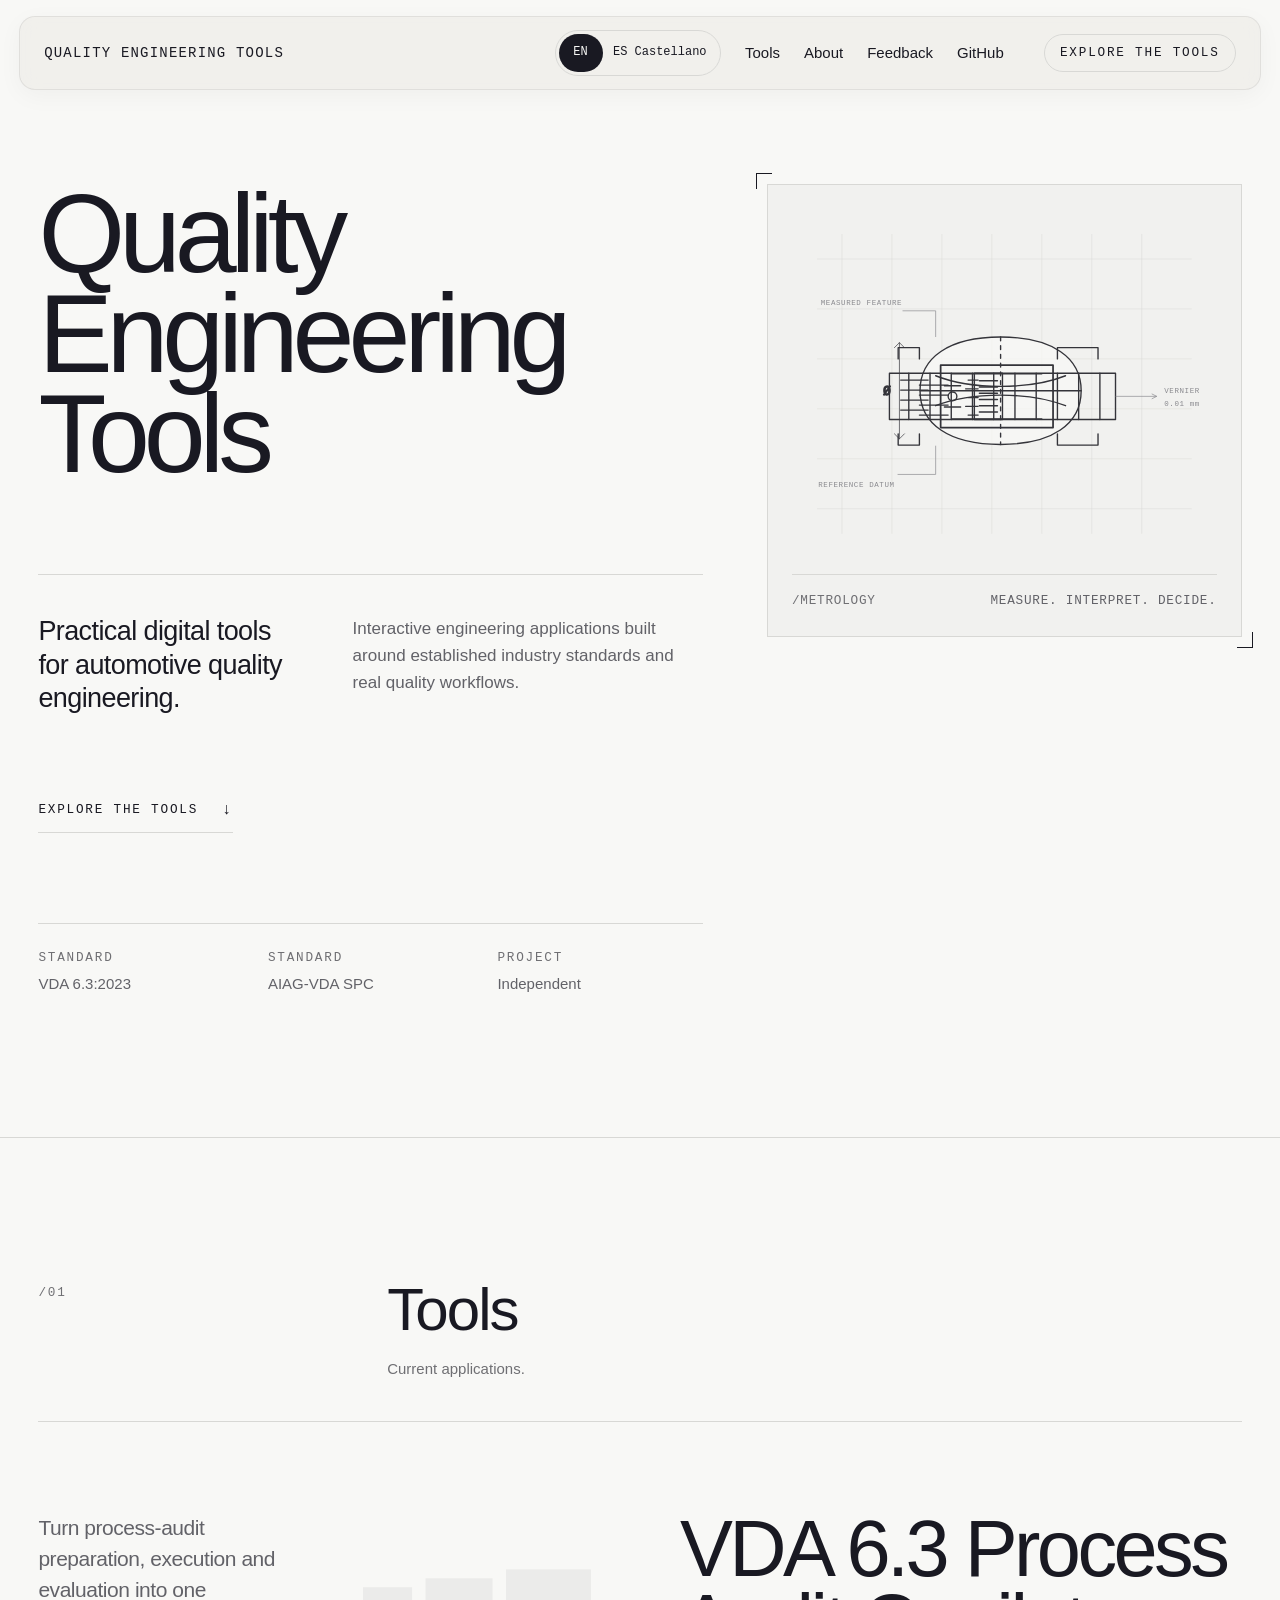
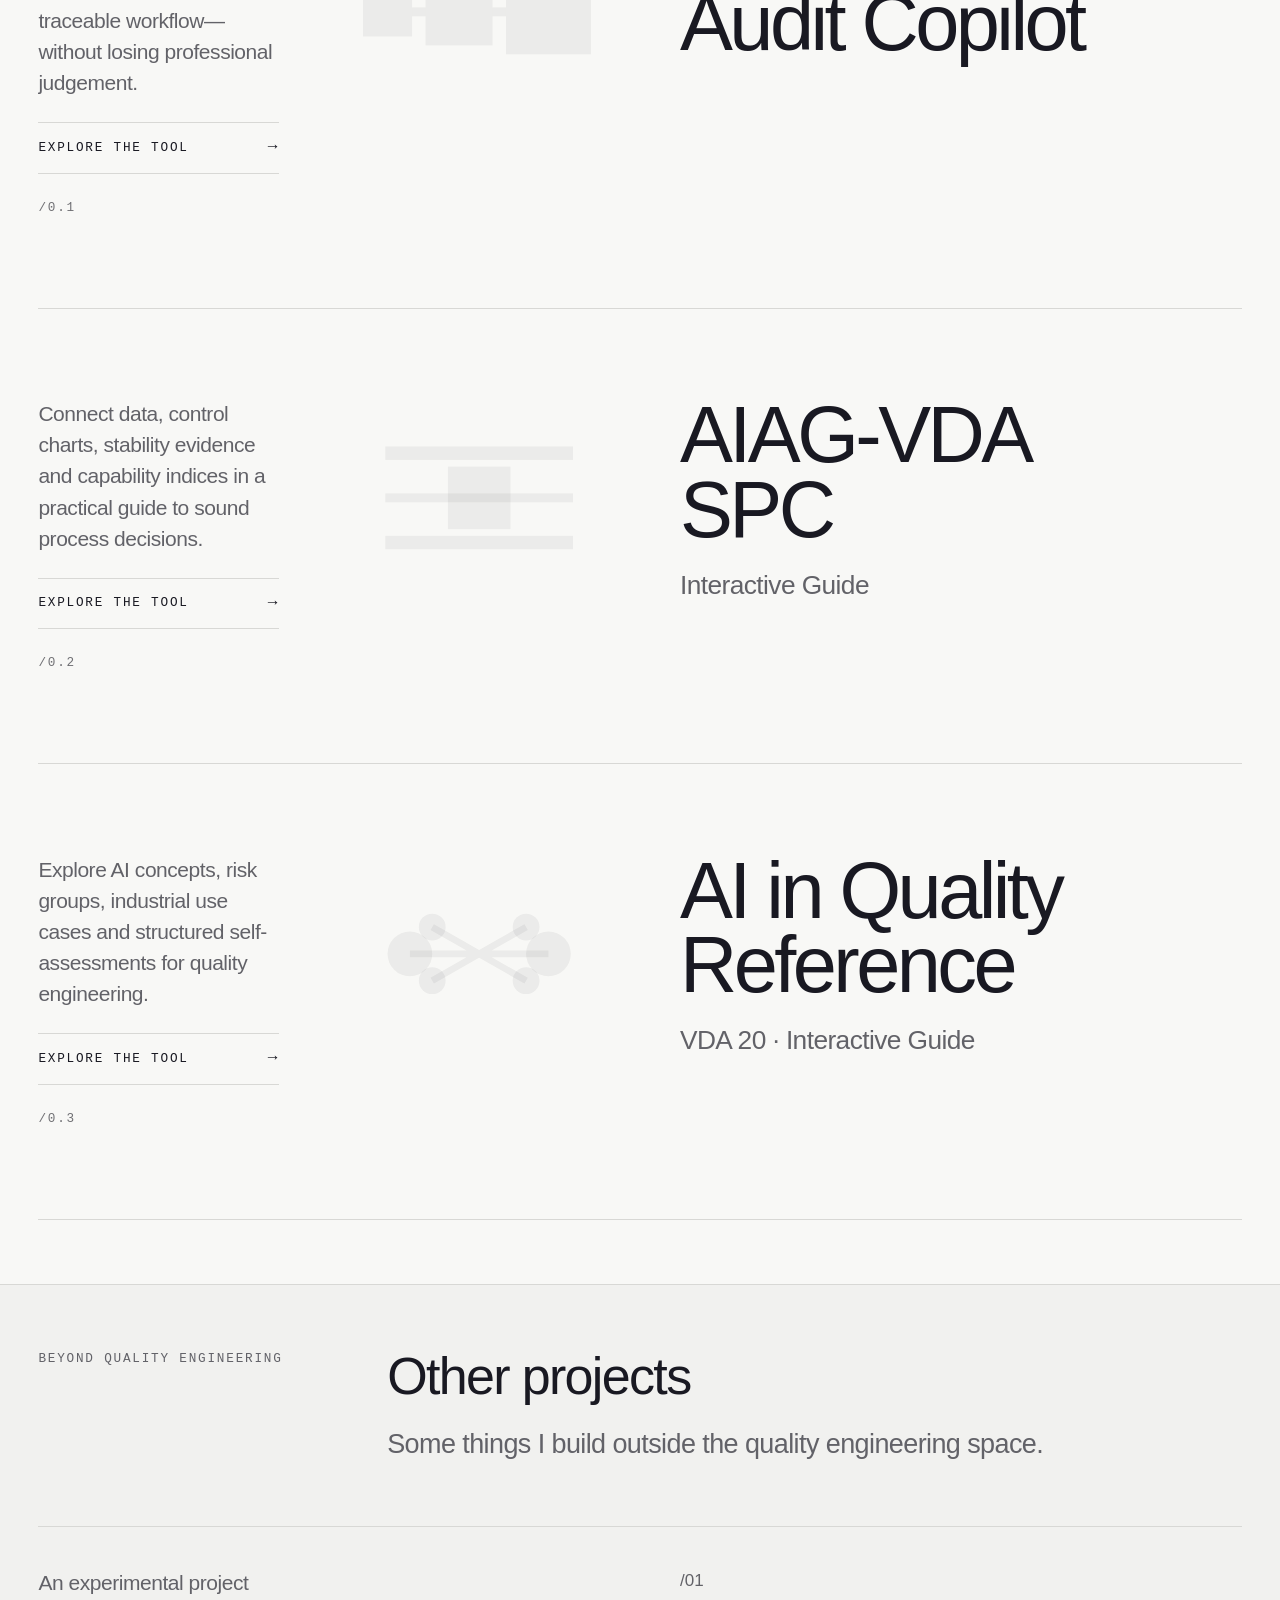
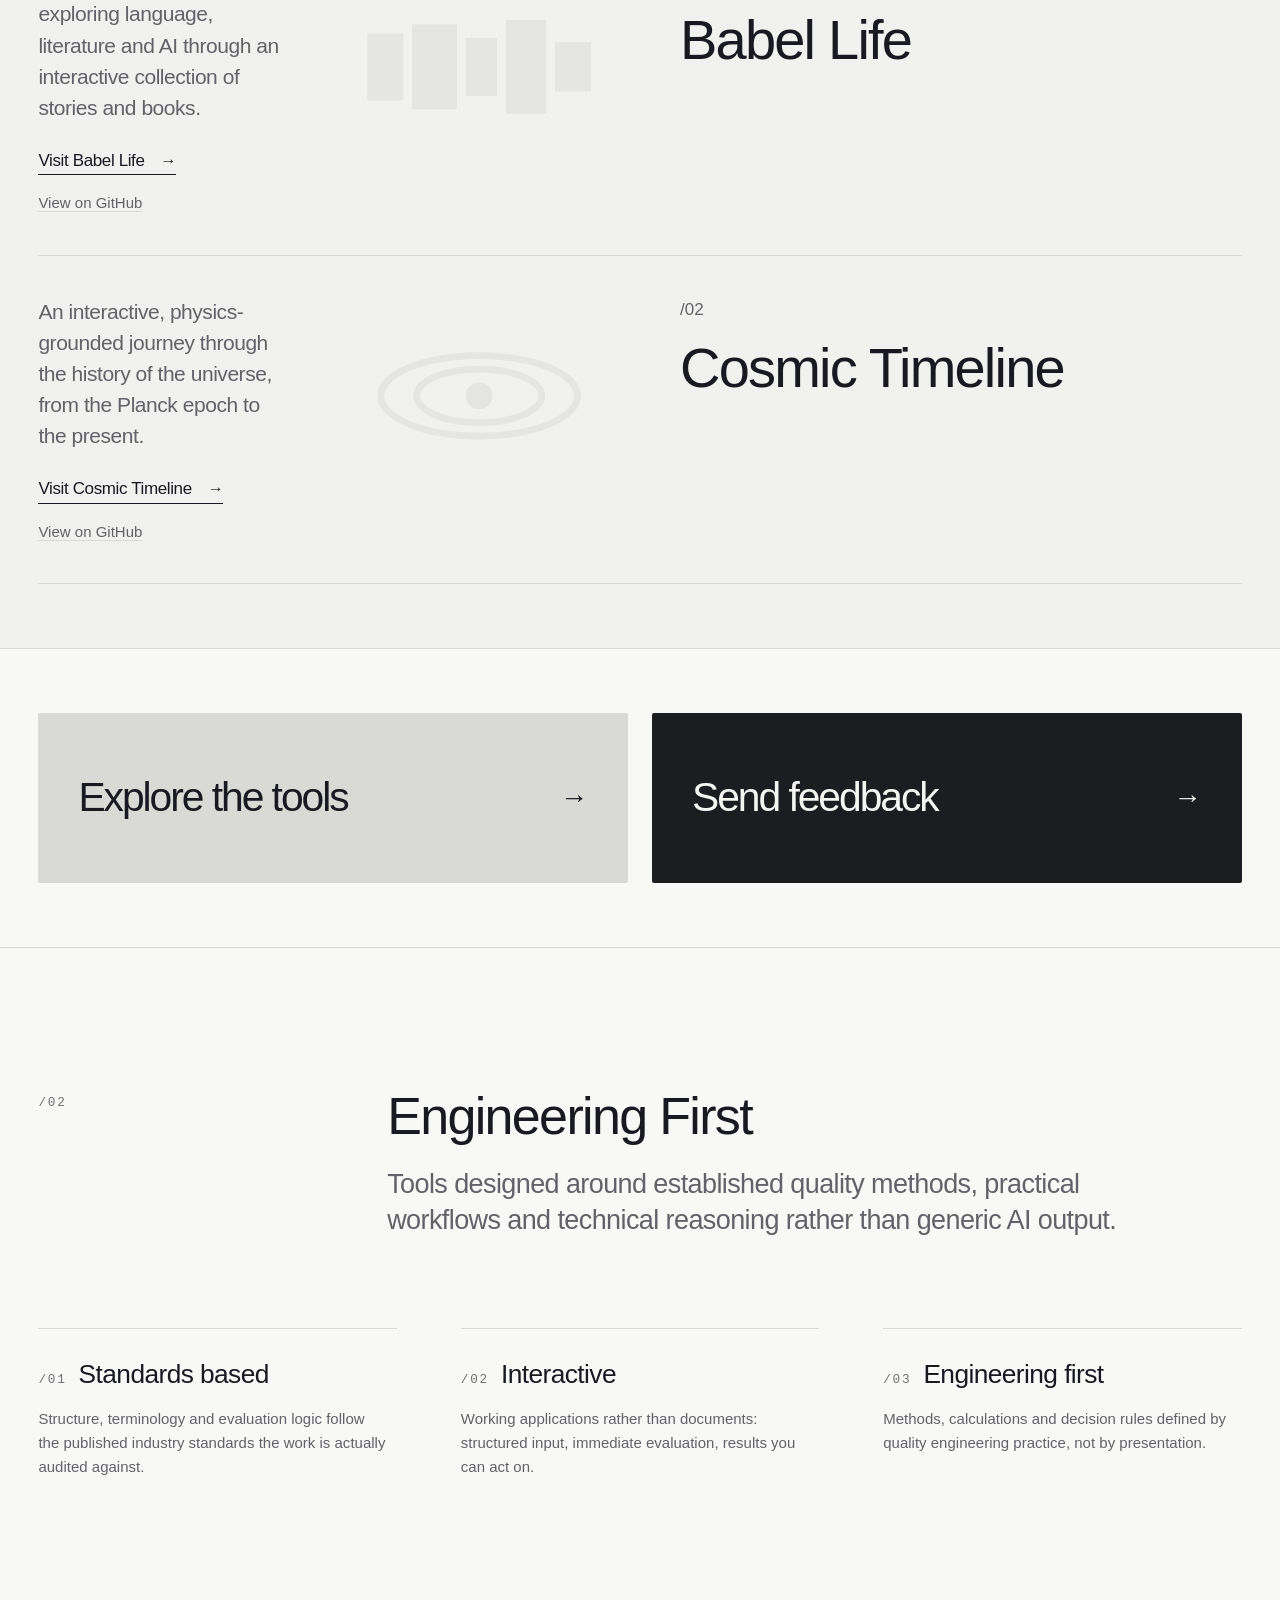
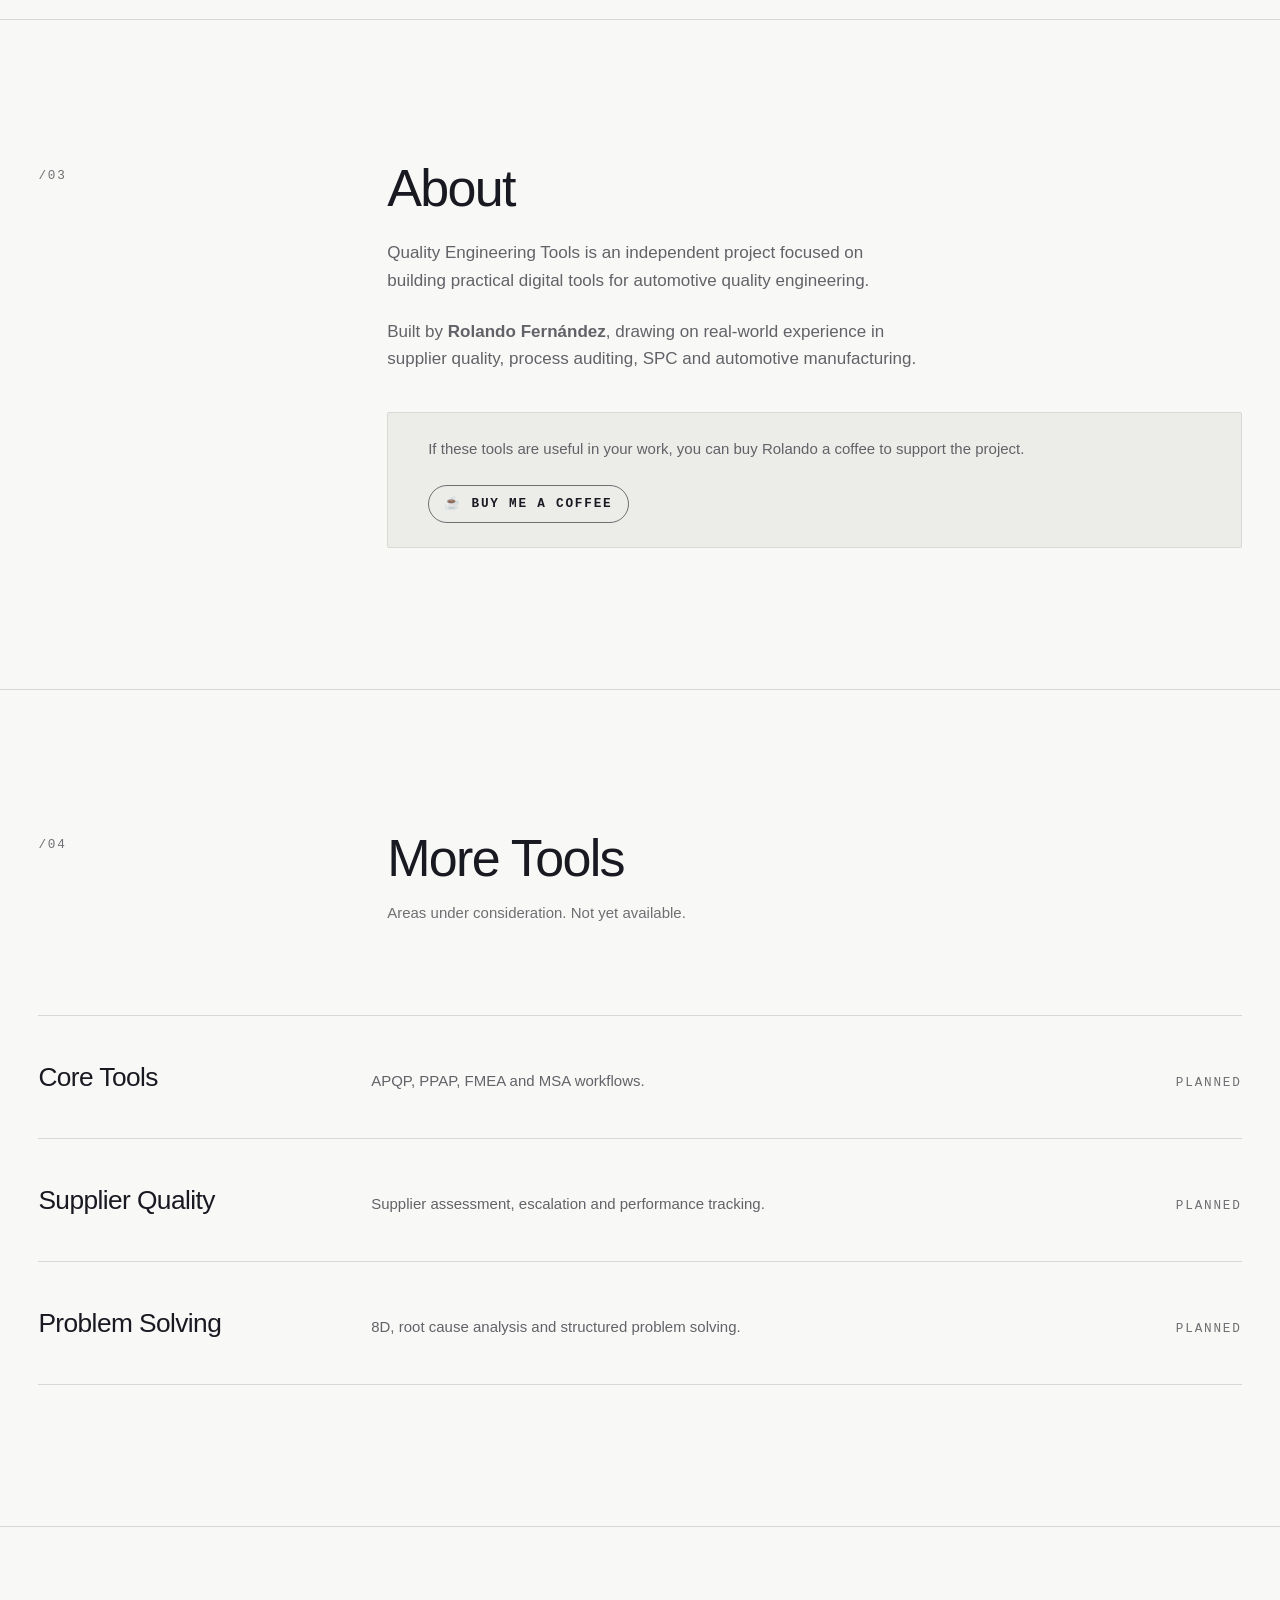
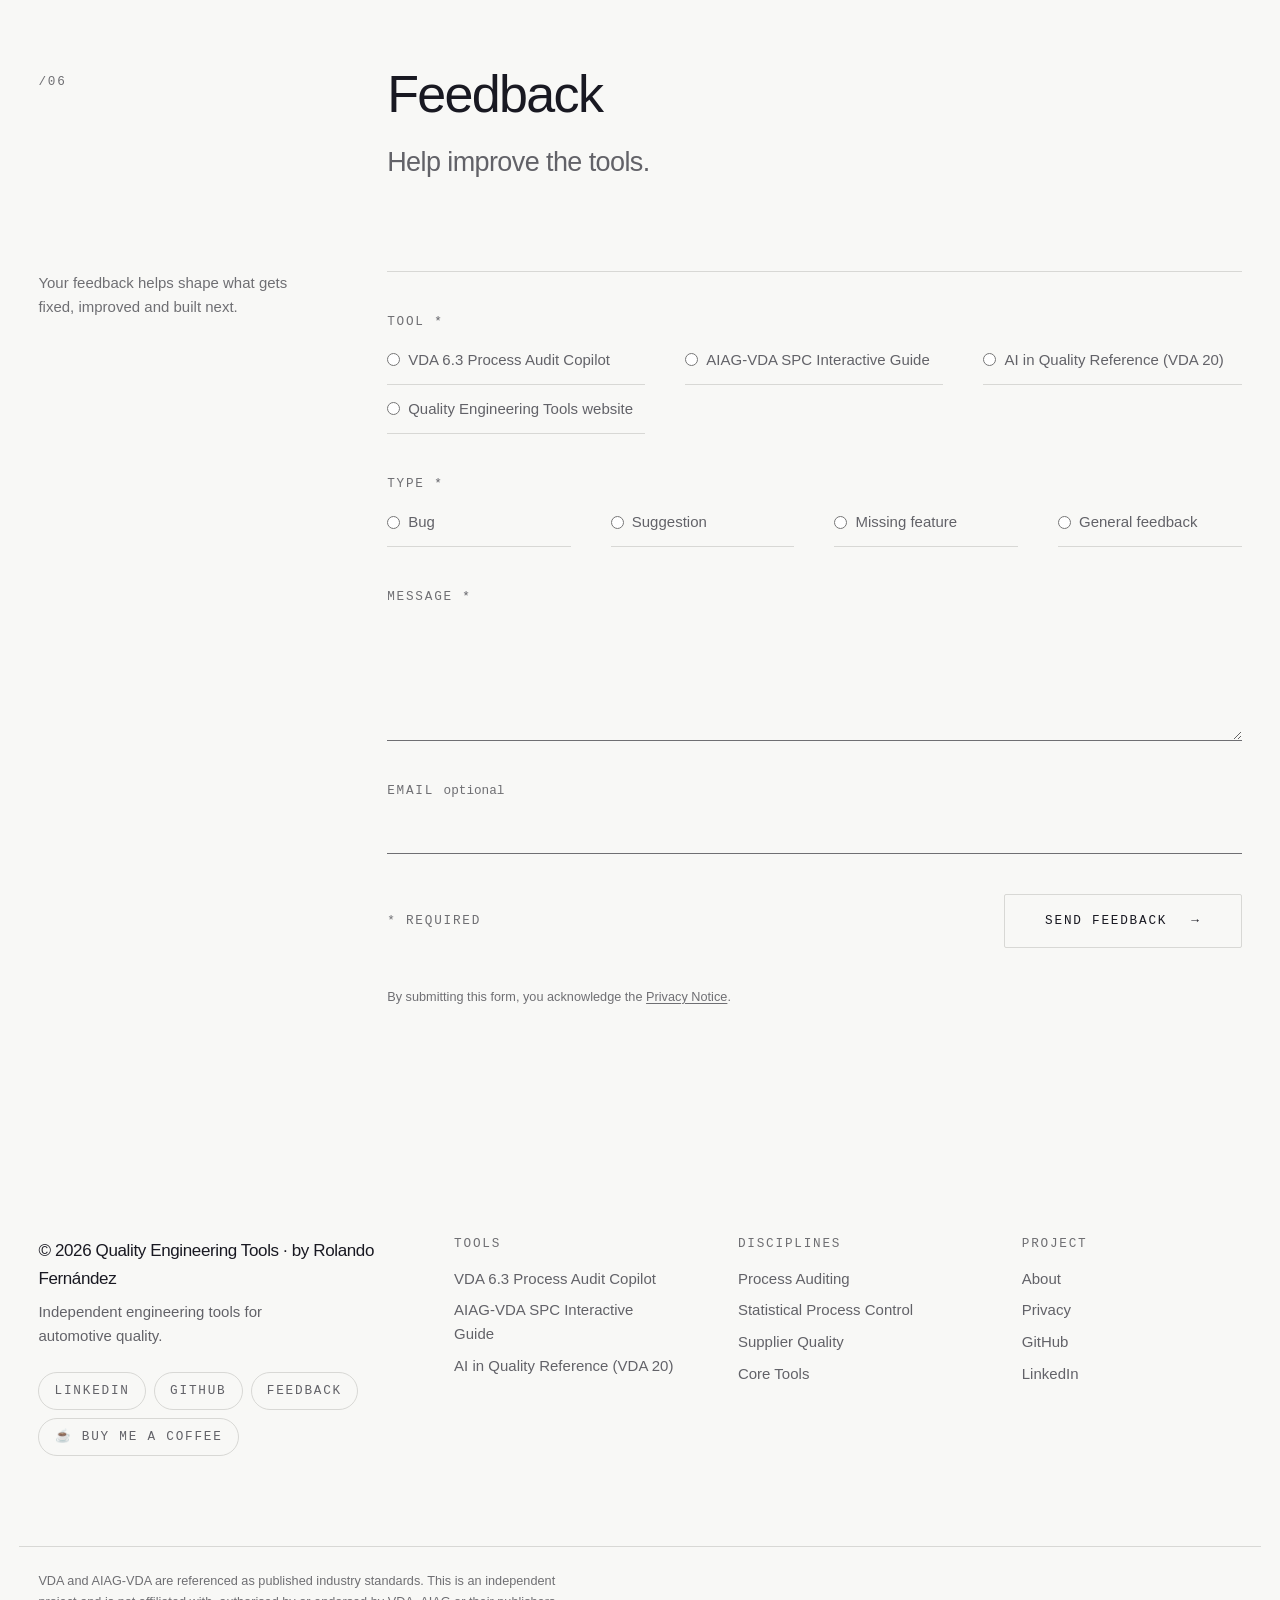
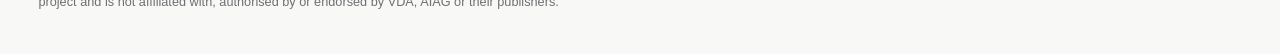
==== commit 07541891: "feat: add reviewed Spanish translation and persistent EN/ES selector" ====
--- a/index.html
+++ b/index.html
@@ -4,7 +4,7 @@
 <meta charset="utf-8">
 <meta name="viewport" content="width=device-width, initial-scale=1">
 <meta name="color-scheme" content="light">
-<title>Quality Engineering Tools — VDA 6.3, AIAG-VDA SPC & AI Quality Reference</title>
+<title>Quality Engineering Tools — VDA 6.3, AIAG-VDA SPC &amp; AI Quality Reference</title>
 <meta name="description" content="Explore independent quality engineering tools for VDA 6.3 process auditing, AIAG-VDA SPC, and AI in quality based on VDA Volume 20.">
 <meta name="theme-color" content="#f8f8f6">
 <meta name="google-site-verification" content="yh8wm8HsAeqP892U5UGczQs-RLnGuNHx7WGfNntGduk">
@@ -12,7 +12,7 @@
 
 <!-- Open Graph / social preview. -->
 <meta property="og:type" content="website">
-<meta property="og:title" content="Quality Engineering Tools — VDA 6.3, SPC & AI Quality Reference">
+<meta property="og:title" content="Quality Engineering Tools — VDA 6.3, SPC &amp; AI Quality Reference">
 <meta property="og:description" content="Practical tools for process auditing, statistical process control and AI in quality engineering.">
 <meta property="og:locale" content="en_US">
 <meta property="og:url" content="https://quality-engineering-tools.netlify.app/">
@@ -38,6 +38,11 @@
 <header class="masthead" id="masthead">
   <div class="masthead__bar">
     <a class="brand" href="#top">Quality Engineering Tools</a>
+
+    <div class="language-switch" role="group" aria-label="Language" hidden>
+      <button type="button" data-language="en" lang="en" aria-label="English" aria-pressed="true">EN</button>
+      <button type="button" data-language="es" lang="es" aria-label="Castellano" aria-pressed="false">ES <span>Castellano</span></button>
+    </div>
 
     <button class="nav-toggle" type="button" aria-expanded="false" aria-controls="site-nav">Menu</button>
 
@@ -62,7 +67,7 @@
   <section class="hero" id="top" aria-labelledby="hero-title">
     <div class="container hero__layout">
       <div class="hero__content">
-        <h1 class="hero__title" id="hero-title">Quality Engineering<br>Tools</h1>
+        <h1 class="hero__title" id="hero-title" data-i18n-hero>Quality Engineering<br>Tools</h1>
 
         <div class="hero__body">
           <p class="hero__lead">Practical digital tools for automotive quality engineering.</p>
@@ -669,6 +674,8 @@
   </div>
 </footer>
 
+<script src="js/translations.js" defer></script>
+<script src="js/i18n.js" defer></script>
 <script src="js/main.js" defer></script>
 <!-- Cloudflare Web Analytics --><script type="module" src="https://static.cloudflareinsights.com/beacon.min.js" data-cf-beacon='{"token":"aacfcbaa721e4443981c76aaffa8f299"}'></script><!-- End Cloudflare Web Analytics -->
 </body>
--- a/css/styles.css
+++ b/css/styles.css
@@ -374,7 +374,7 @@
    not reliable over whatever scrolls underneath. Pills elsewhere keep it. */
 .masthead .pill { color: var(--color-text); }
 
-@media (min-width: 52rem) {
+@media (min-width: 75rem) {
   .nav-toggle { display: none; }
 
   .masthead__bar {
@@ -400,6 +400,48 @@
     gap: var(--space-m);
   }
 }
+
+/* Language stays outside the collapsible navigation, including on mobile. */
+.language-switch {
+  display: flex;
+  flex: 0 0 auto;
+  align-items: center;
+  padding: 3px;
+  border: var(--rule);
+  border-radius: 999px;
+  font-family: var(--font-mono);
+  font-size: 0.75rem;
+  letter-spacing: 0.02em;
+}
+
+.language-switch button {
+  min-width: 44px;
+  min-height: 38px;
+  padding: 0.35rem 0.65rem;
+  border-radius: 999px;
+  white-space: nowrap;
+}
+
+.language-switch button[aria-pressed="true"] {
+  color: var(--color-bg);
+  background: var(--color-text);
+}
+
+.language-switch button:hover { box-shadow: inset 0 0 0 1px var(--color-text); }
+
+@media (max-width: 74.999rem) {
+  .masthead__bar { display: grid; grid-template-columns: 1fr auto; gap: 0.6rem; }
+  .brand { grid-column: 1 / -1; }
+  .language-switch { grid-column: 1; grid-row: 2; justify-self: start; }
+  .nav-toggle { grid-column: 2; grid-row: 2; min-height: 44px; }
+  .site-nav { grid-column: 1 / -1; }
+  body { padding-top: calc(var(--header-h) + 5rem); }
+  html { scroll-padding-top: calc(var(--header-h) + 6rem); }
+}
+
+html[lang="es"] .hero__title { font-size: clamp(2.5rem, 1rem + 5.5vw, 5.75rem); }
+html[lang="es"] .product__title { overflow-wrap: anywhere; }
+html[lang="es"] .tool-hero__title { overflow-wrap: anywhere; }
 
 
 /* 06  Hero ================================================================ */
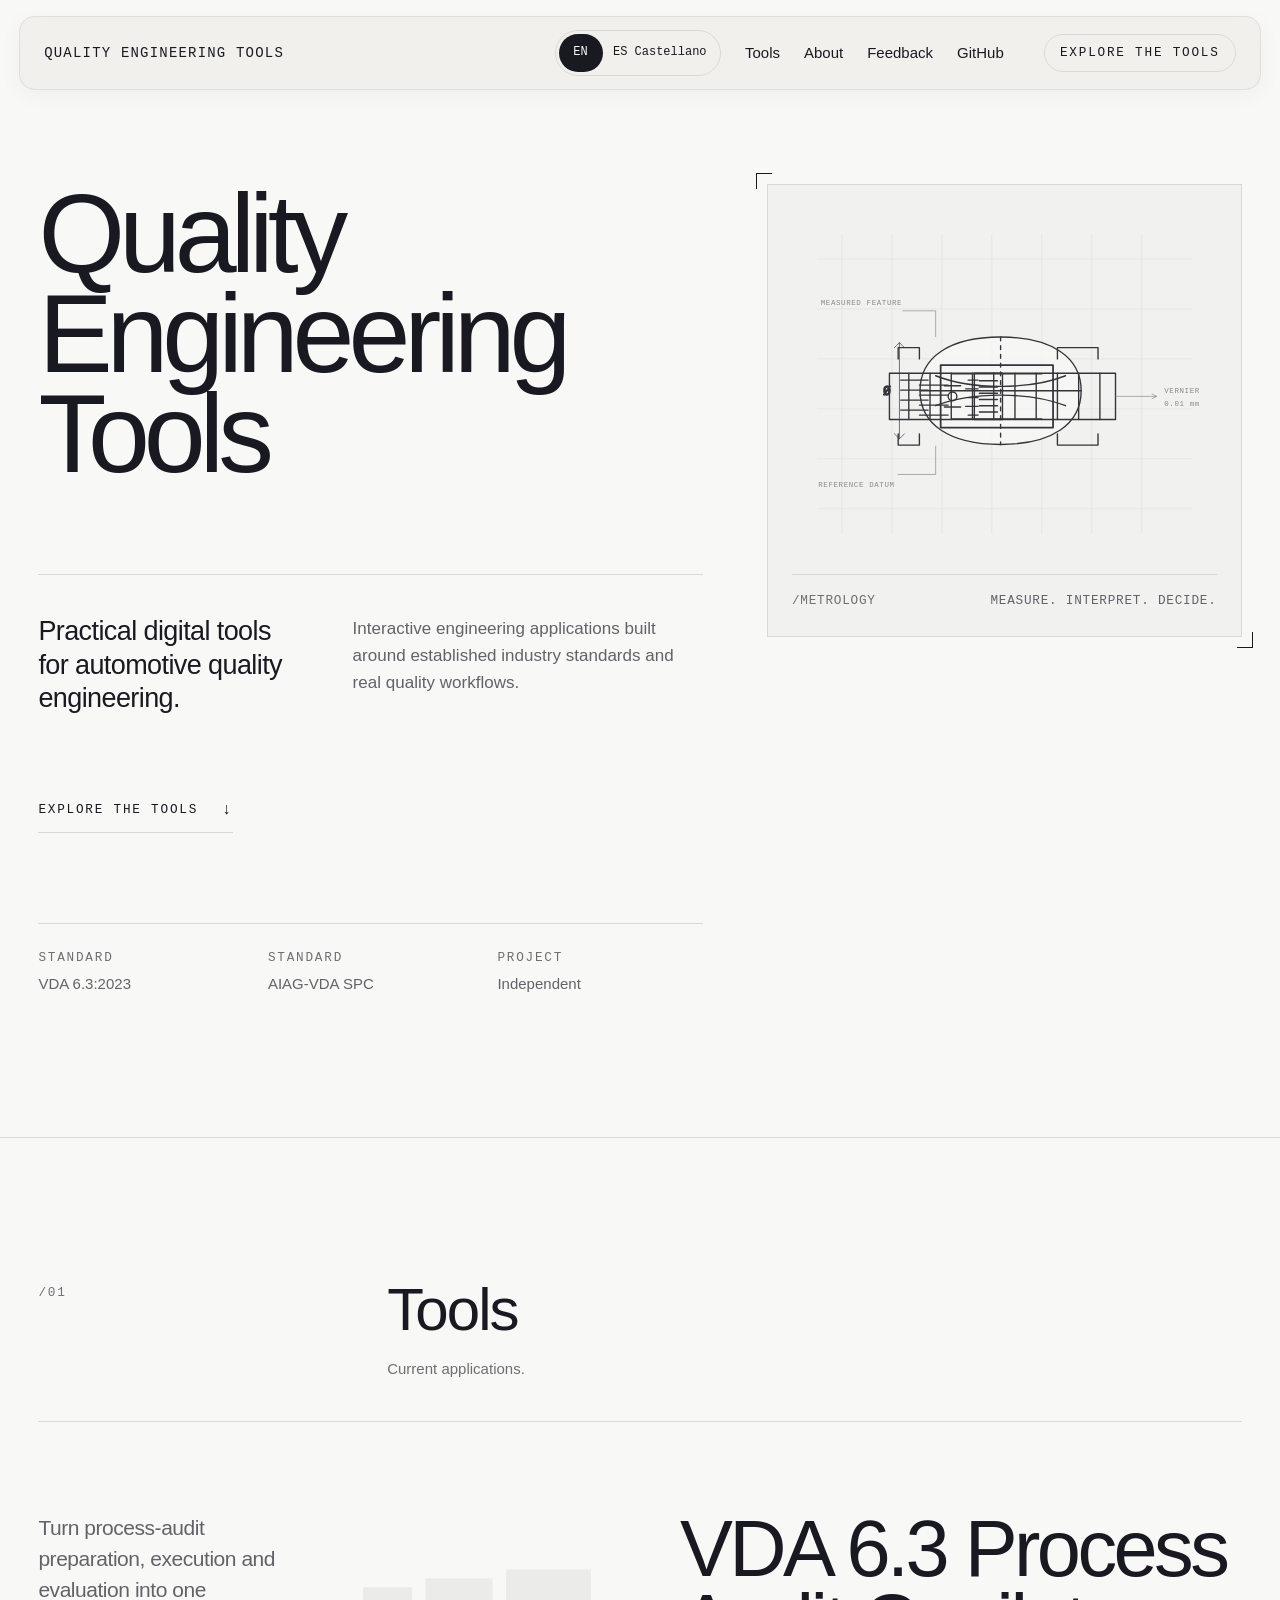
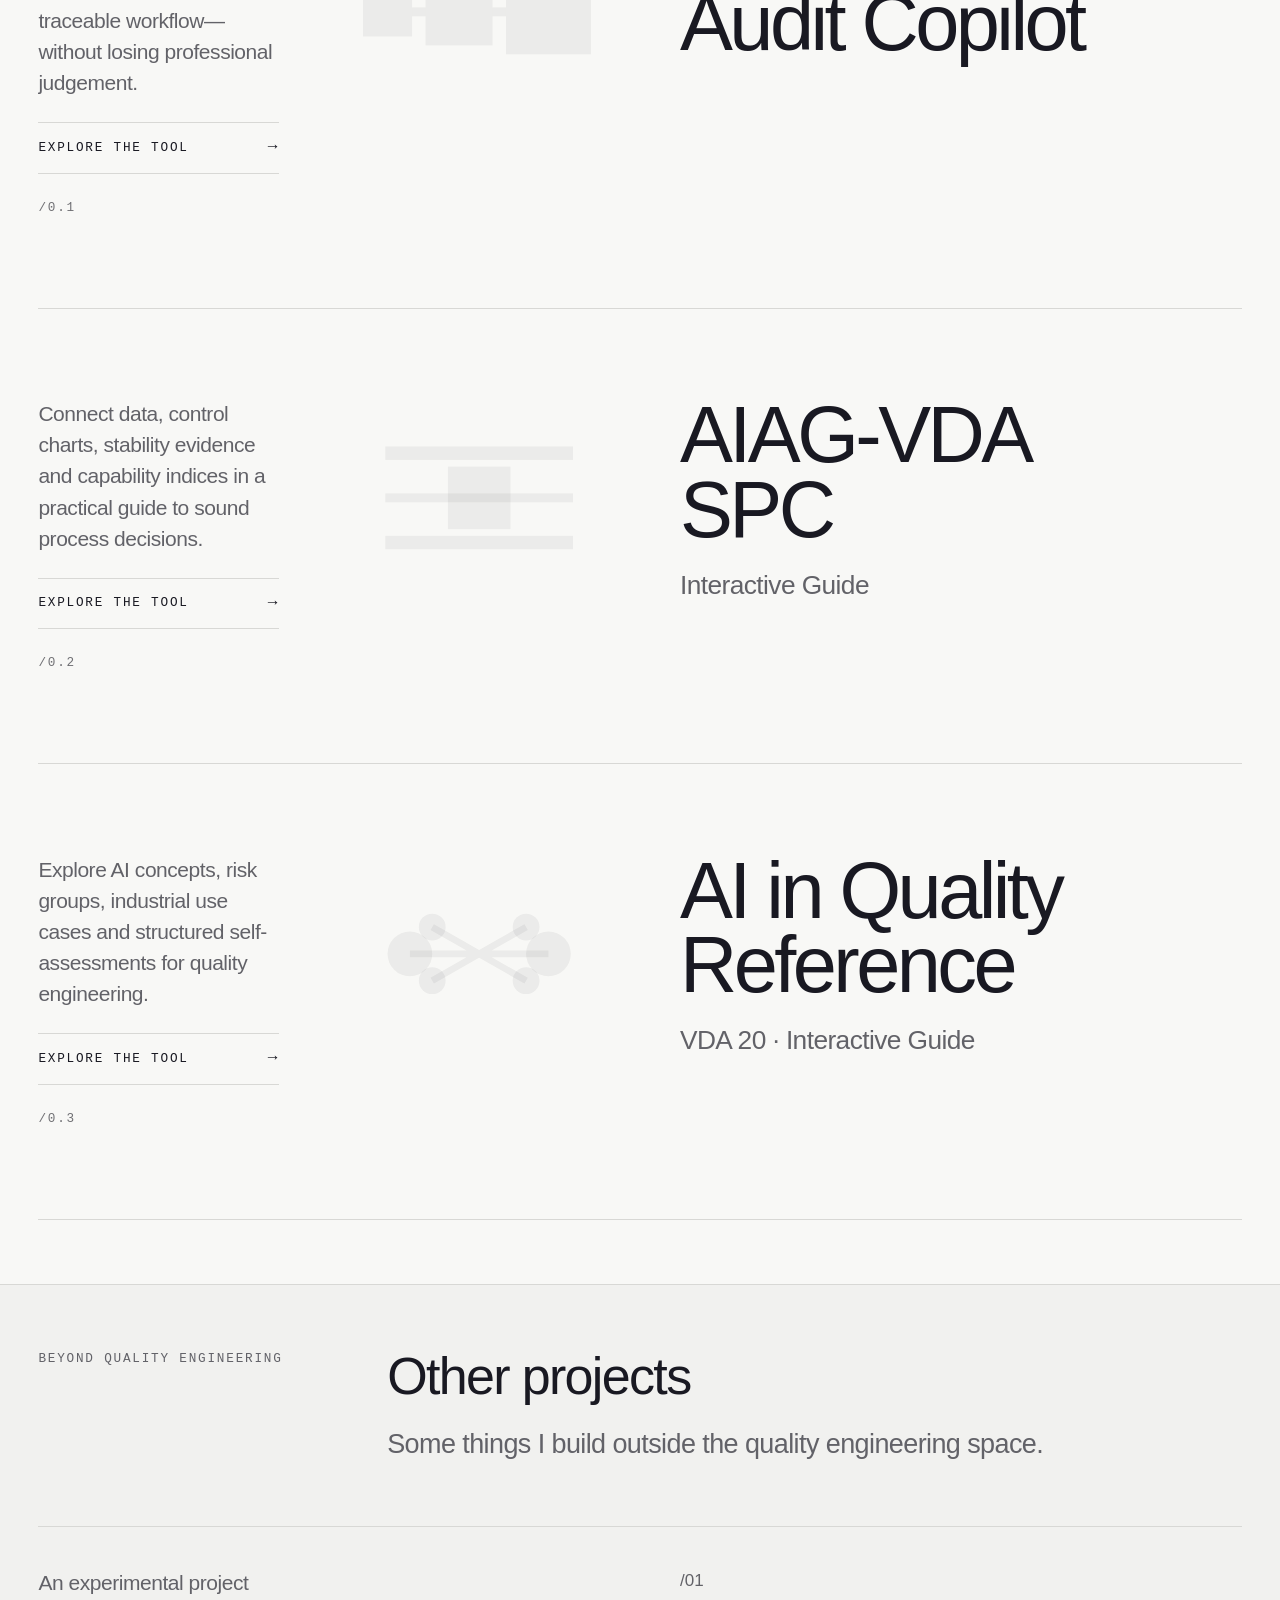
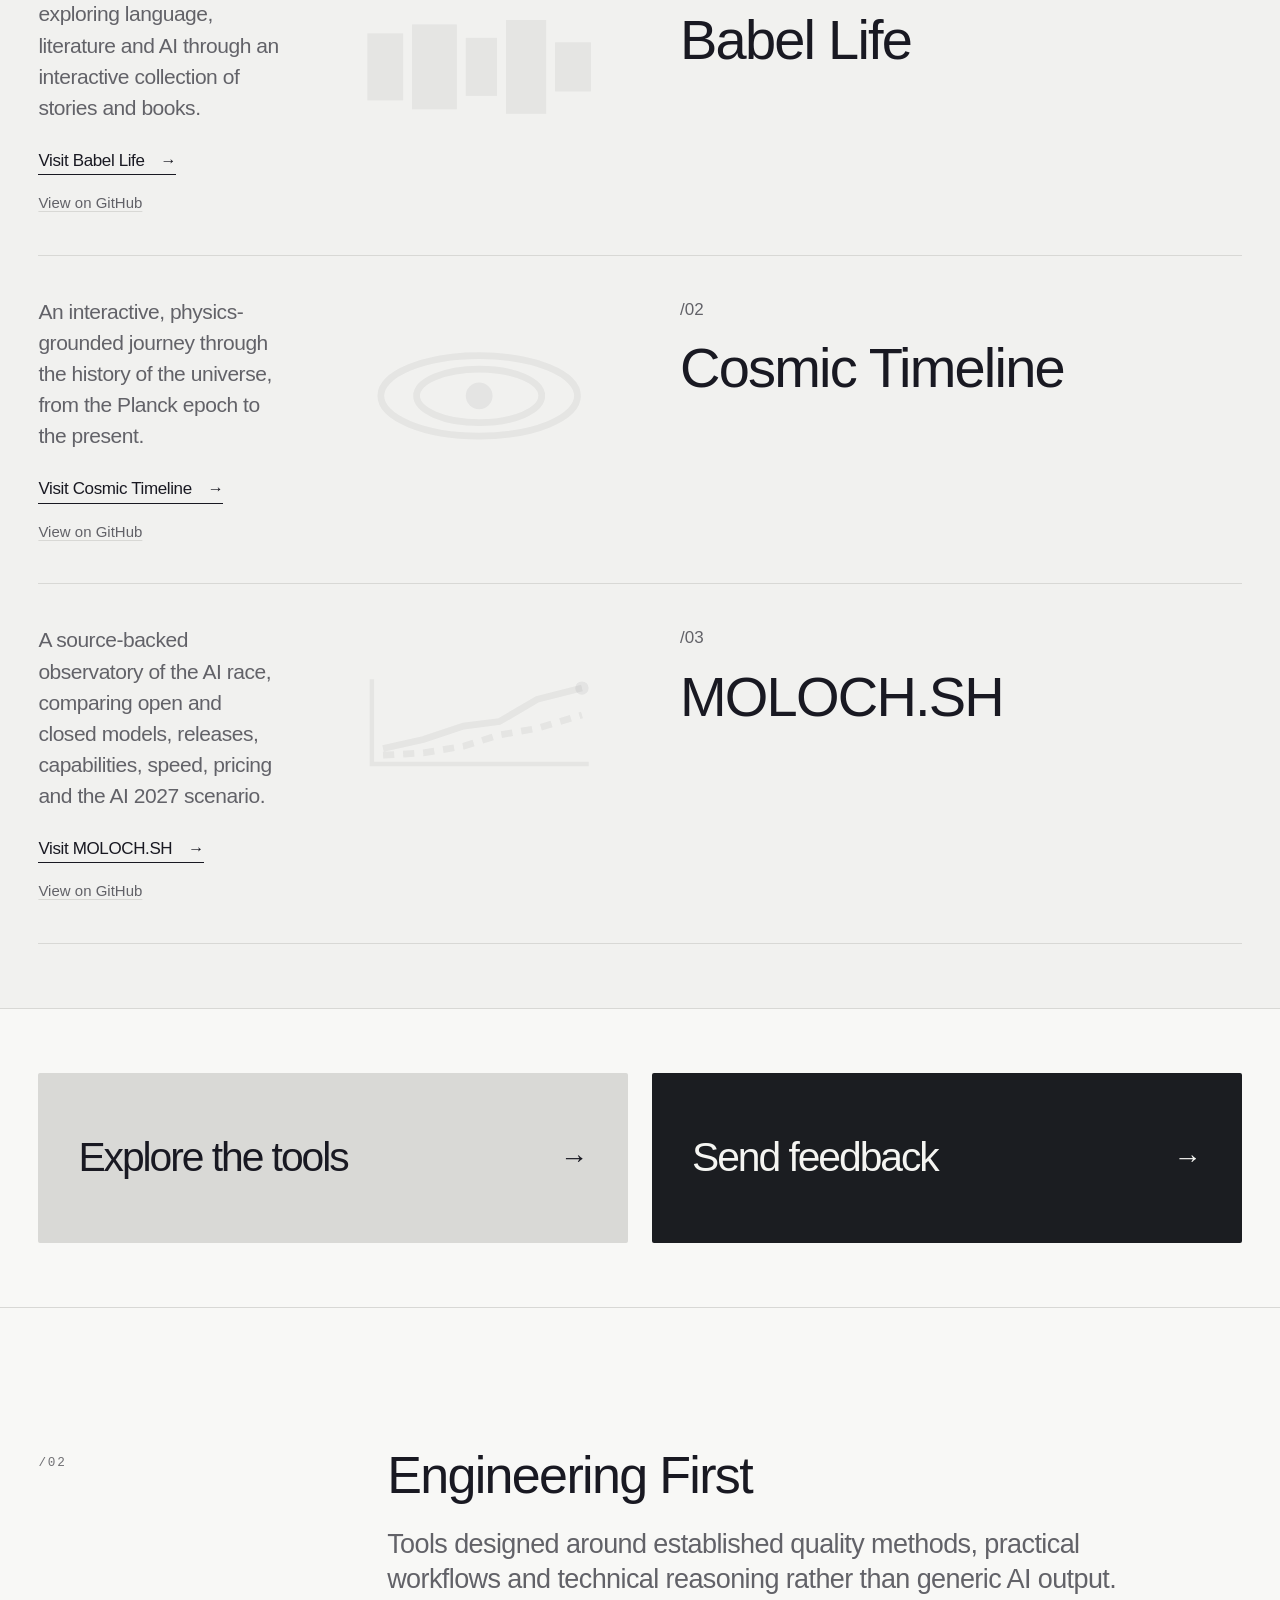
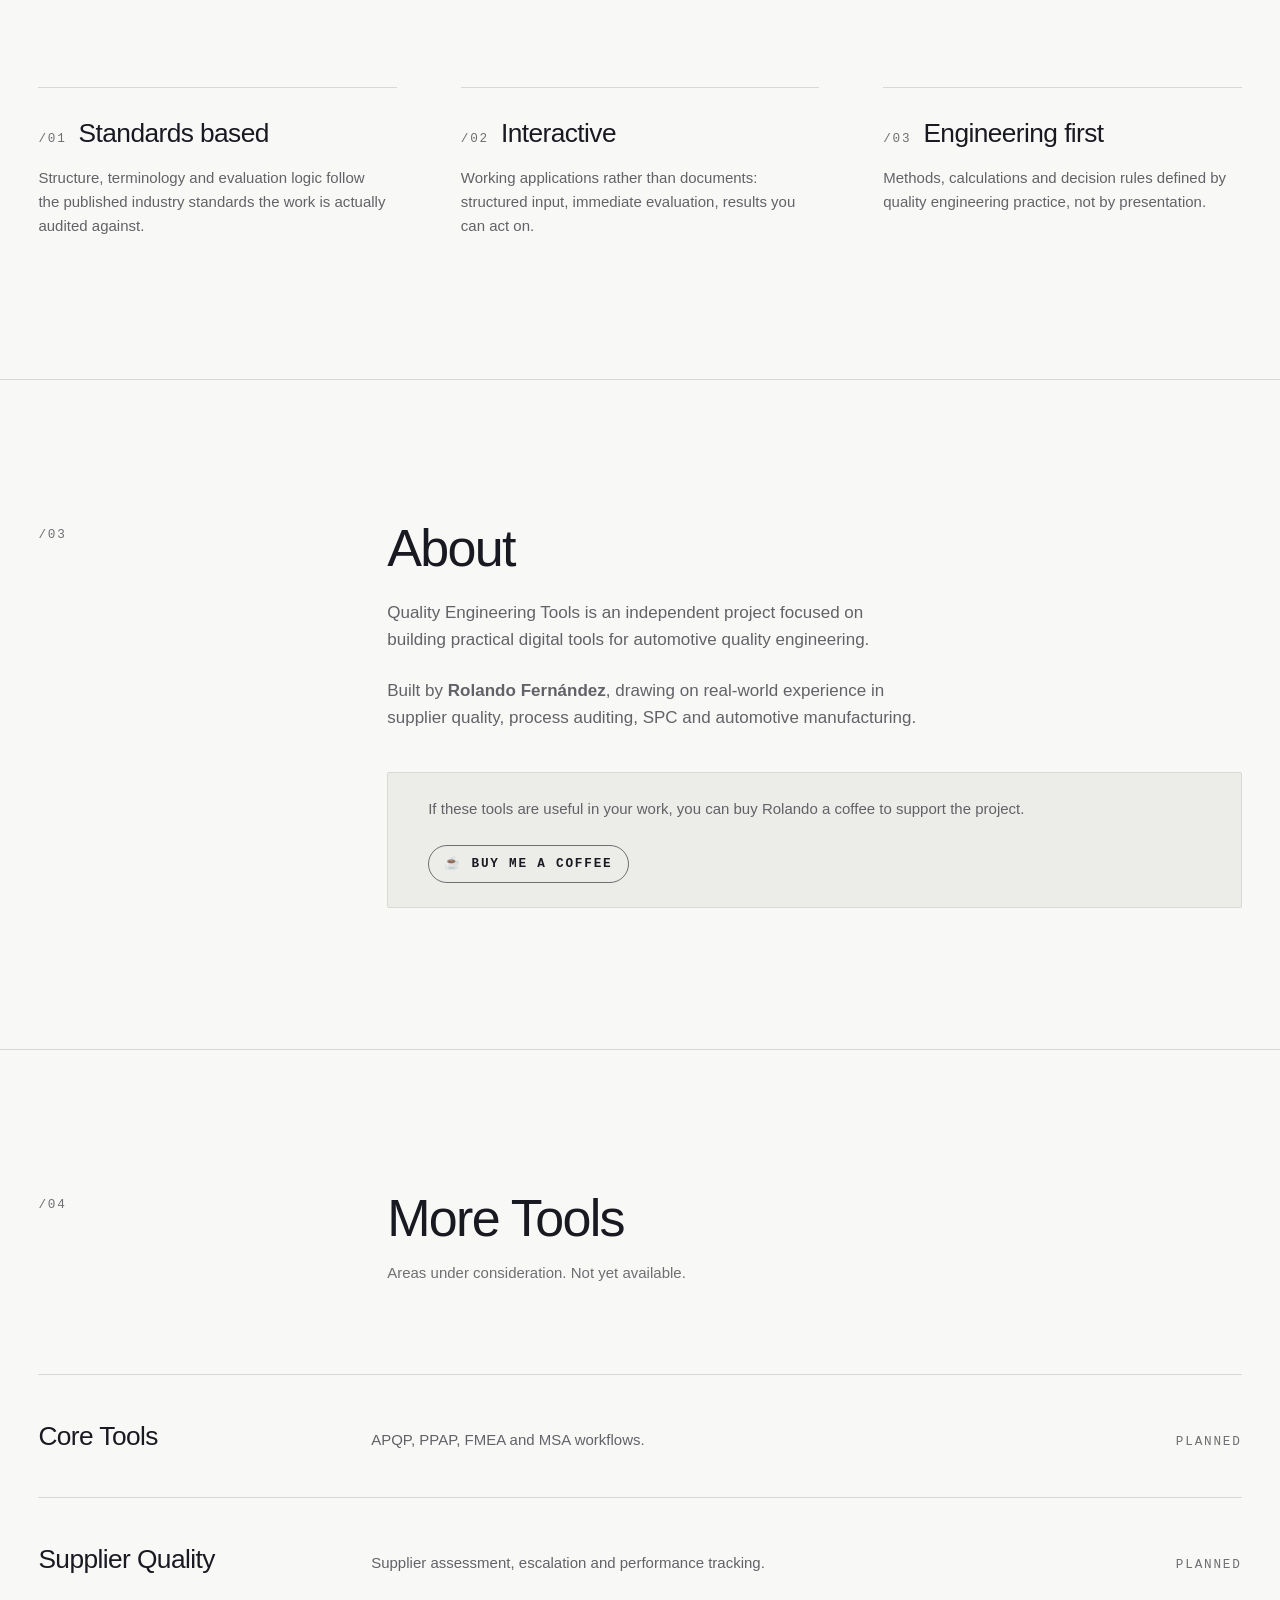
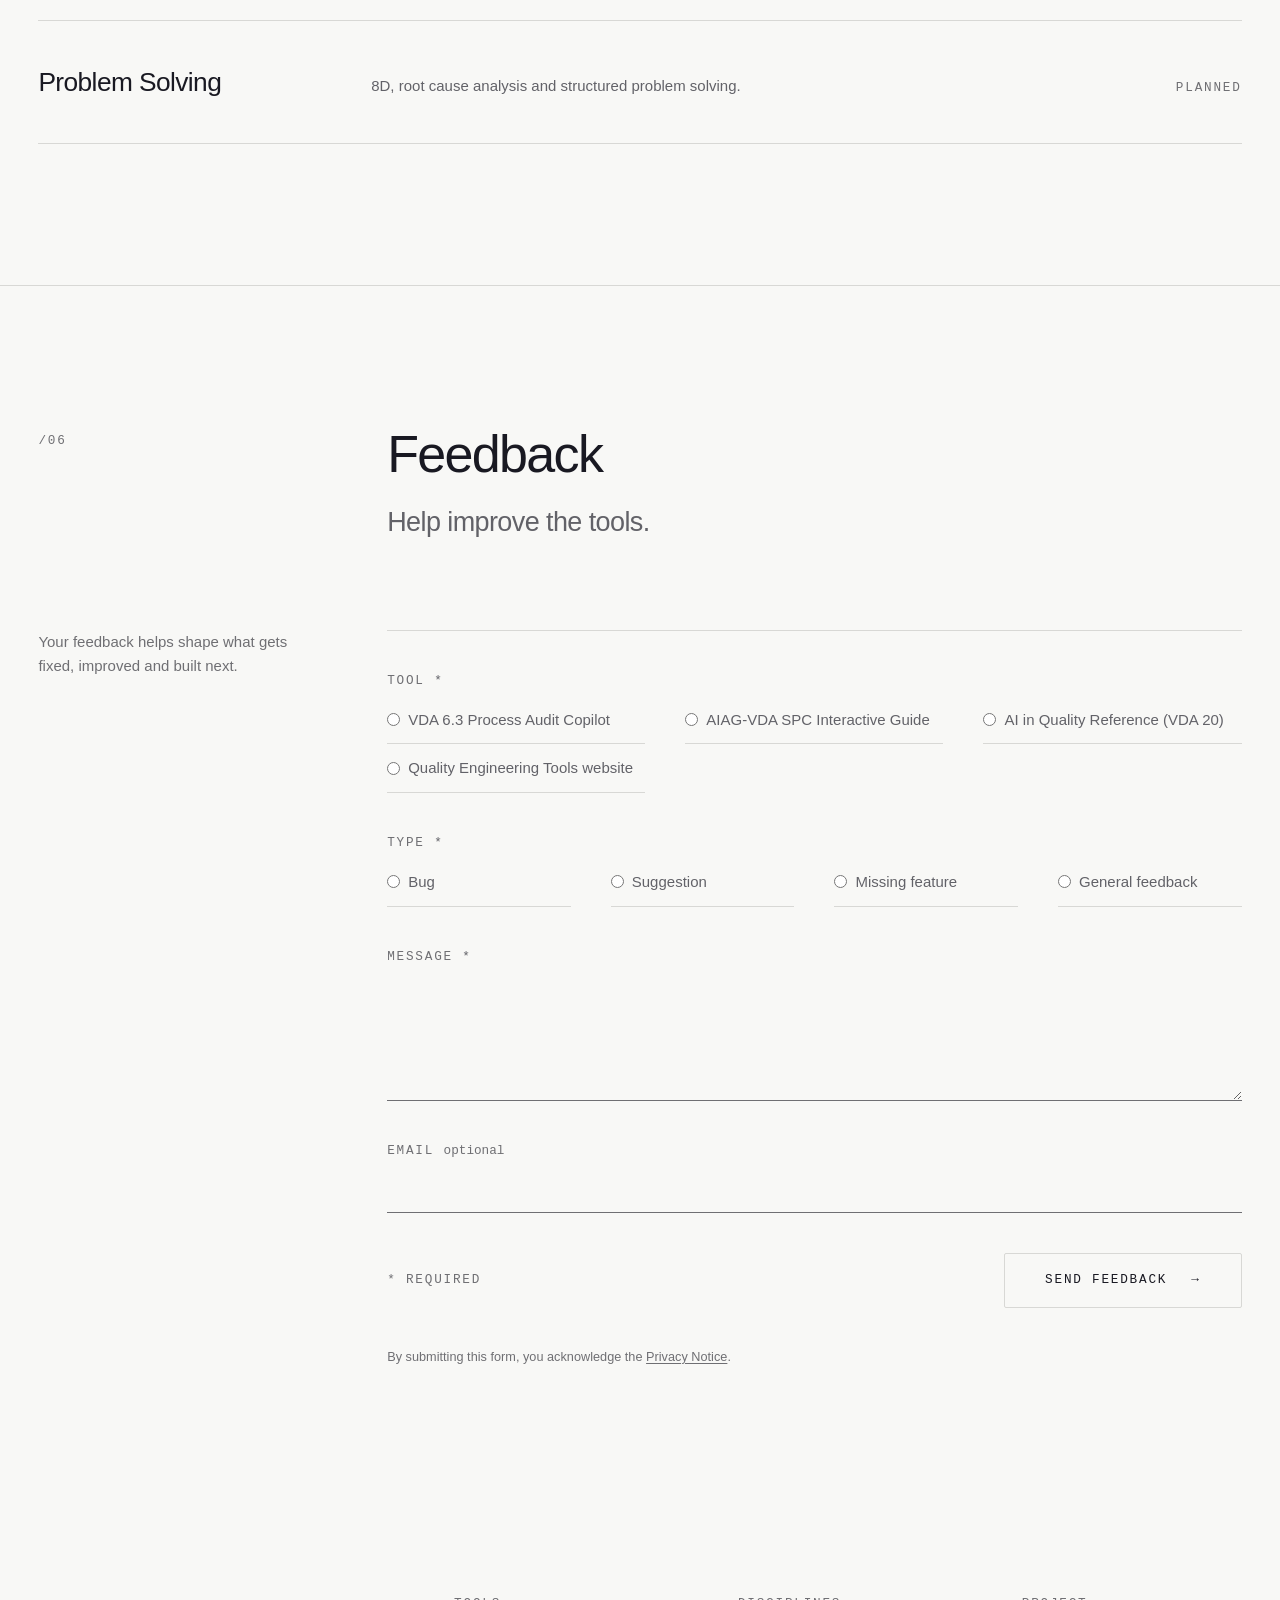
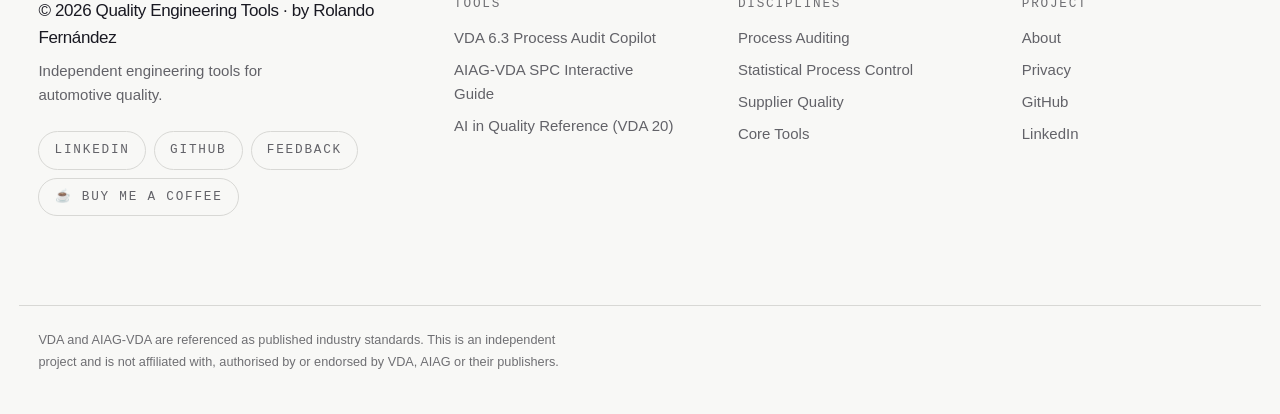
==== commit 7c7eca08: "Add MOLOCH.SH to Other Projects" ====
--- a/index.html
+++ b/index.html
@@ -1,9 +1,10 @@
 <!DOCTYPE html>
-<html lang="en">
+<html lang="en" translate="no">
 <head>
 <meta charset="utf-8">
 <meta name="viewport" content="width=device-width, initial-scale=1">
 <meta name="color-scheme" content="light">
+<meta name="google" content="notranslate">
 <title>Quality Engineering Tools — VDA 6.3, AIAG-VDA SPC &amp; AI Quality Reference</title>
 <meta name="description" content="Explore independent quality engineering tools for VDA 6.3 process auditing, AIAG-VDA SPC, and AI in quality based on VDA Volume 20.">
 <meta name="theme-color" content="#f8f8f6">
@@ -392,6 +393,31 @@
             </div>
           </div>
         </li>
+        <li class="other-project">
+          <div class="other-project__intro">
+            <p class="other-project__index">/03</p>
+            <h3 class="other-project__title"><a class="other-project__link" href="https://moloch-sh.netlify.app/" target="_blank" rel="noopener noreferrer" data-track="moloch_open">MOLOCH.SH</a></h3>
+          </div>
+          <figure class="other-project__media">
+            <div class="media-frame">
+              <span class="media-frame__glyph" aria-hidden="true">
+                <svg viewBox="0 0 112 50" fill="none" stroke="currentColor" stroke-width="3" aria-hidden="true" focusable="false">
+                  <path d="M8 5V43H105" stroke-width="2"/>
+                  <polyline points="13,36 31,32 49,26 65,24 82,14 102,9"/>
+                  <polyline points="13,39 31,38 49,35 65,30 82,27 102,21" stroke-dasharray="5 4"/>
+                  <circle cx="102" cy="9" r="3" fill="currentColor" stroke="none"/>
+                </svg>
+              </span>
+            </div>
+          </figure>
+          <div class="other-project__body">
+            <p class="other-project__desc">A source-backed observatory of the AI race, comparing open and closed models, releases, capabilities, speed, pricing and the AI 2027 scenario.</p>
+            <div class="other-project__actions">
+              <a class="other-project__cta" href="https://moloch-sh.netlify.app/" target="_blank" rel="noopener noreferrer" data-track="moloch_visit">Visit MOLOCH.SH <span aria-hidden="true">&rarr;</span></a>
+              <a class="other-project__source" href="https://github.com/rolandojf-gif/moloch-sh" target="_blank" rel="noopener noreferrer" data-track="moloch_github">View on GitHub</a>
+            </div>
+          </div>
+        </li>
       </ul>
 
     </div>
--- a/css/styles.css
+++ b/css/styles.css
@@ -440,7 +440,10 @@
 }
 
 html[lang="es"] .hero__title { font-size: clamp(2.5rem, 1rem + 5.5vw, 5.75rem); }
-html[lang="es"] .product__title { overflow-wrap: anywhere; }
+html[lang="es"] .product__title {
+  font-size: clamp(3rem, 5.5vw, 6.5rem);
+  overflow-wrap: anywhere;
+}
 html[lang="es"] .tool-hero__title { overflow-wrap: anywhere; }
 
 
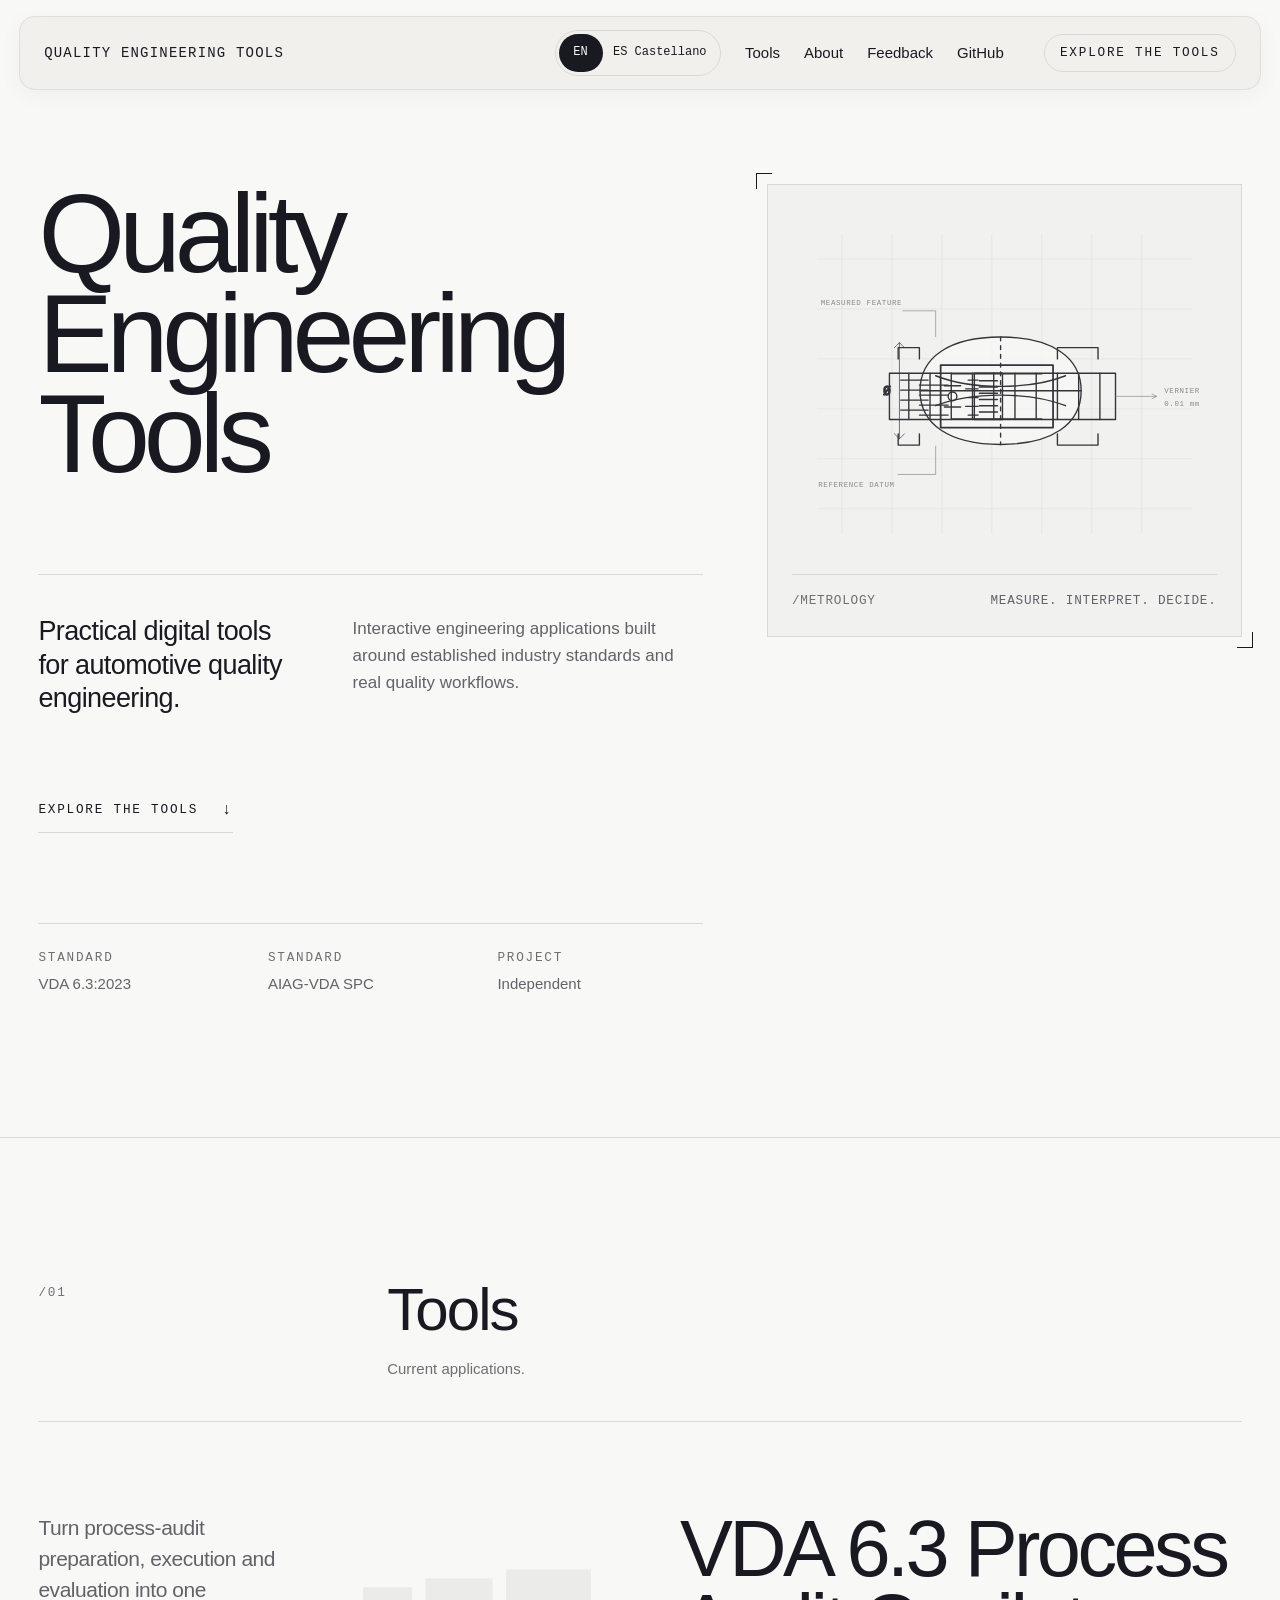
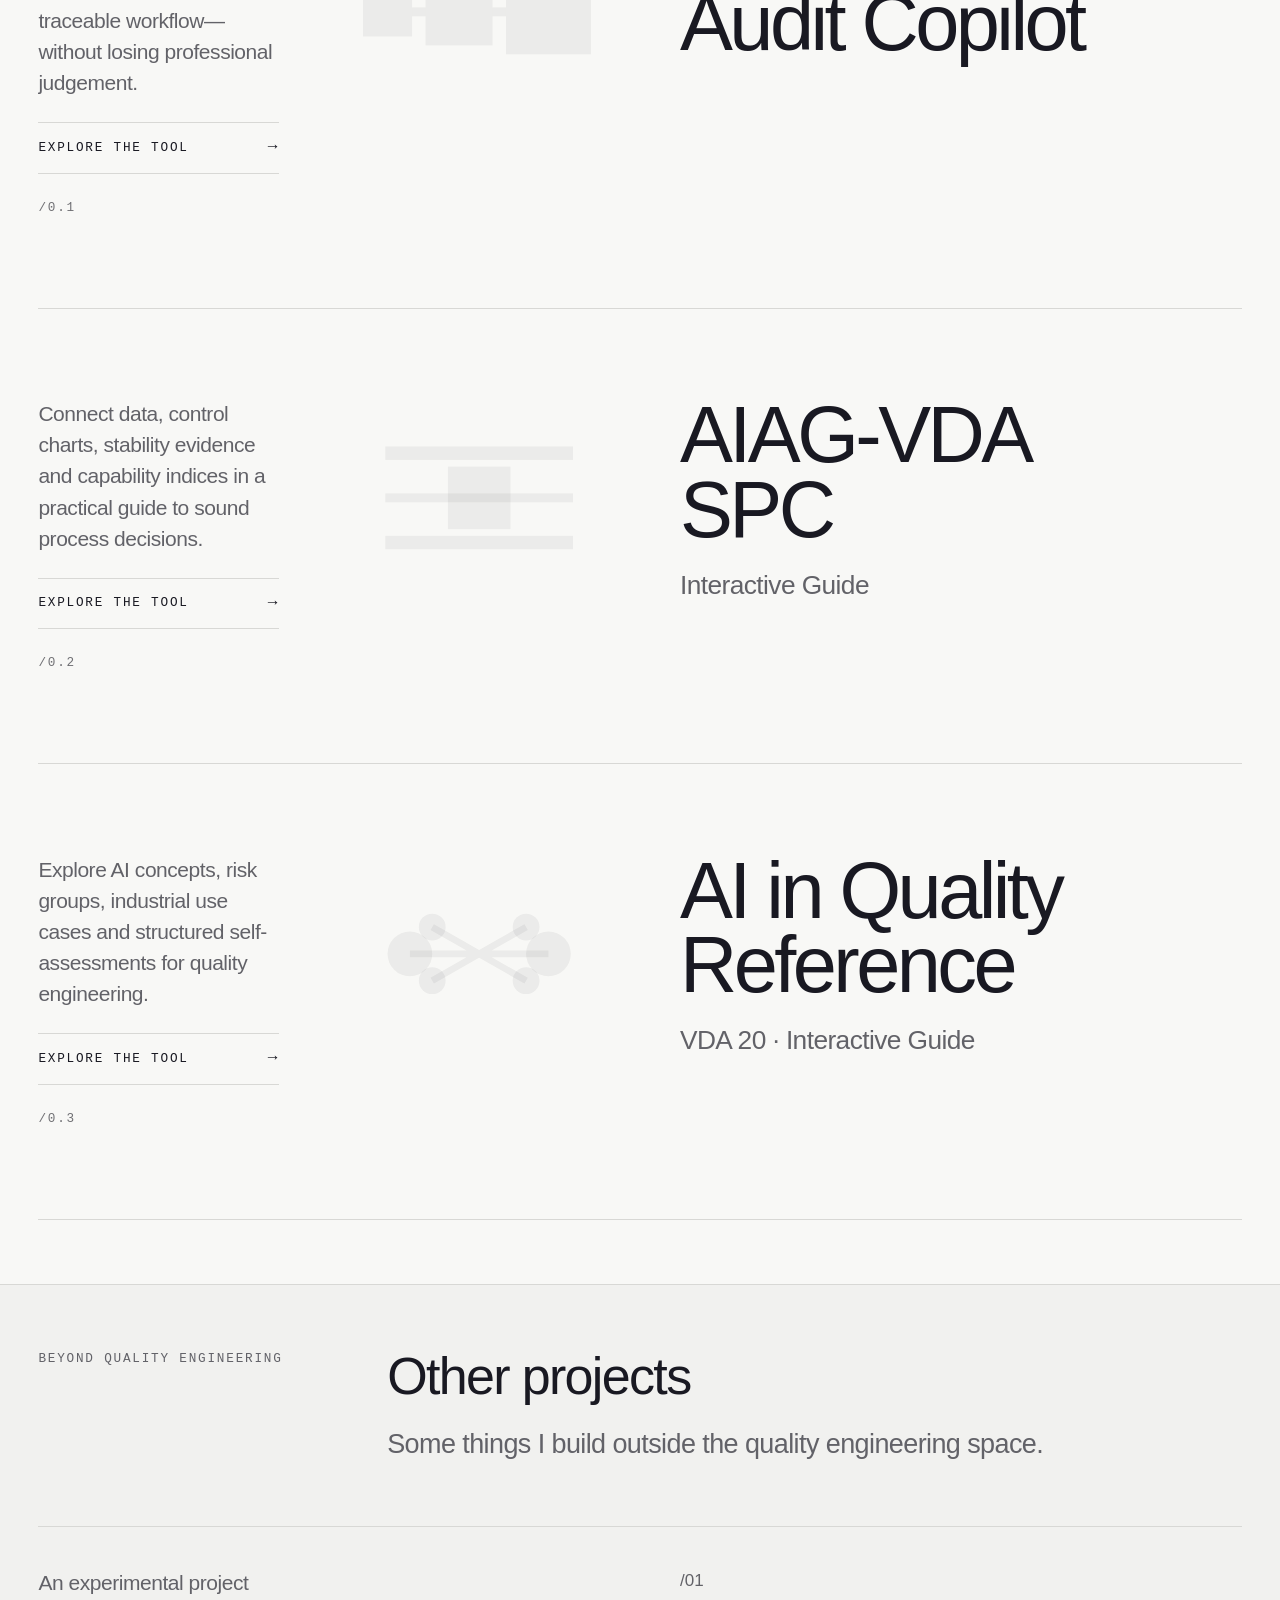
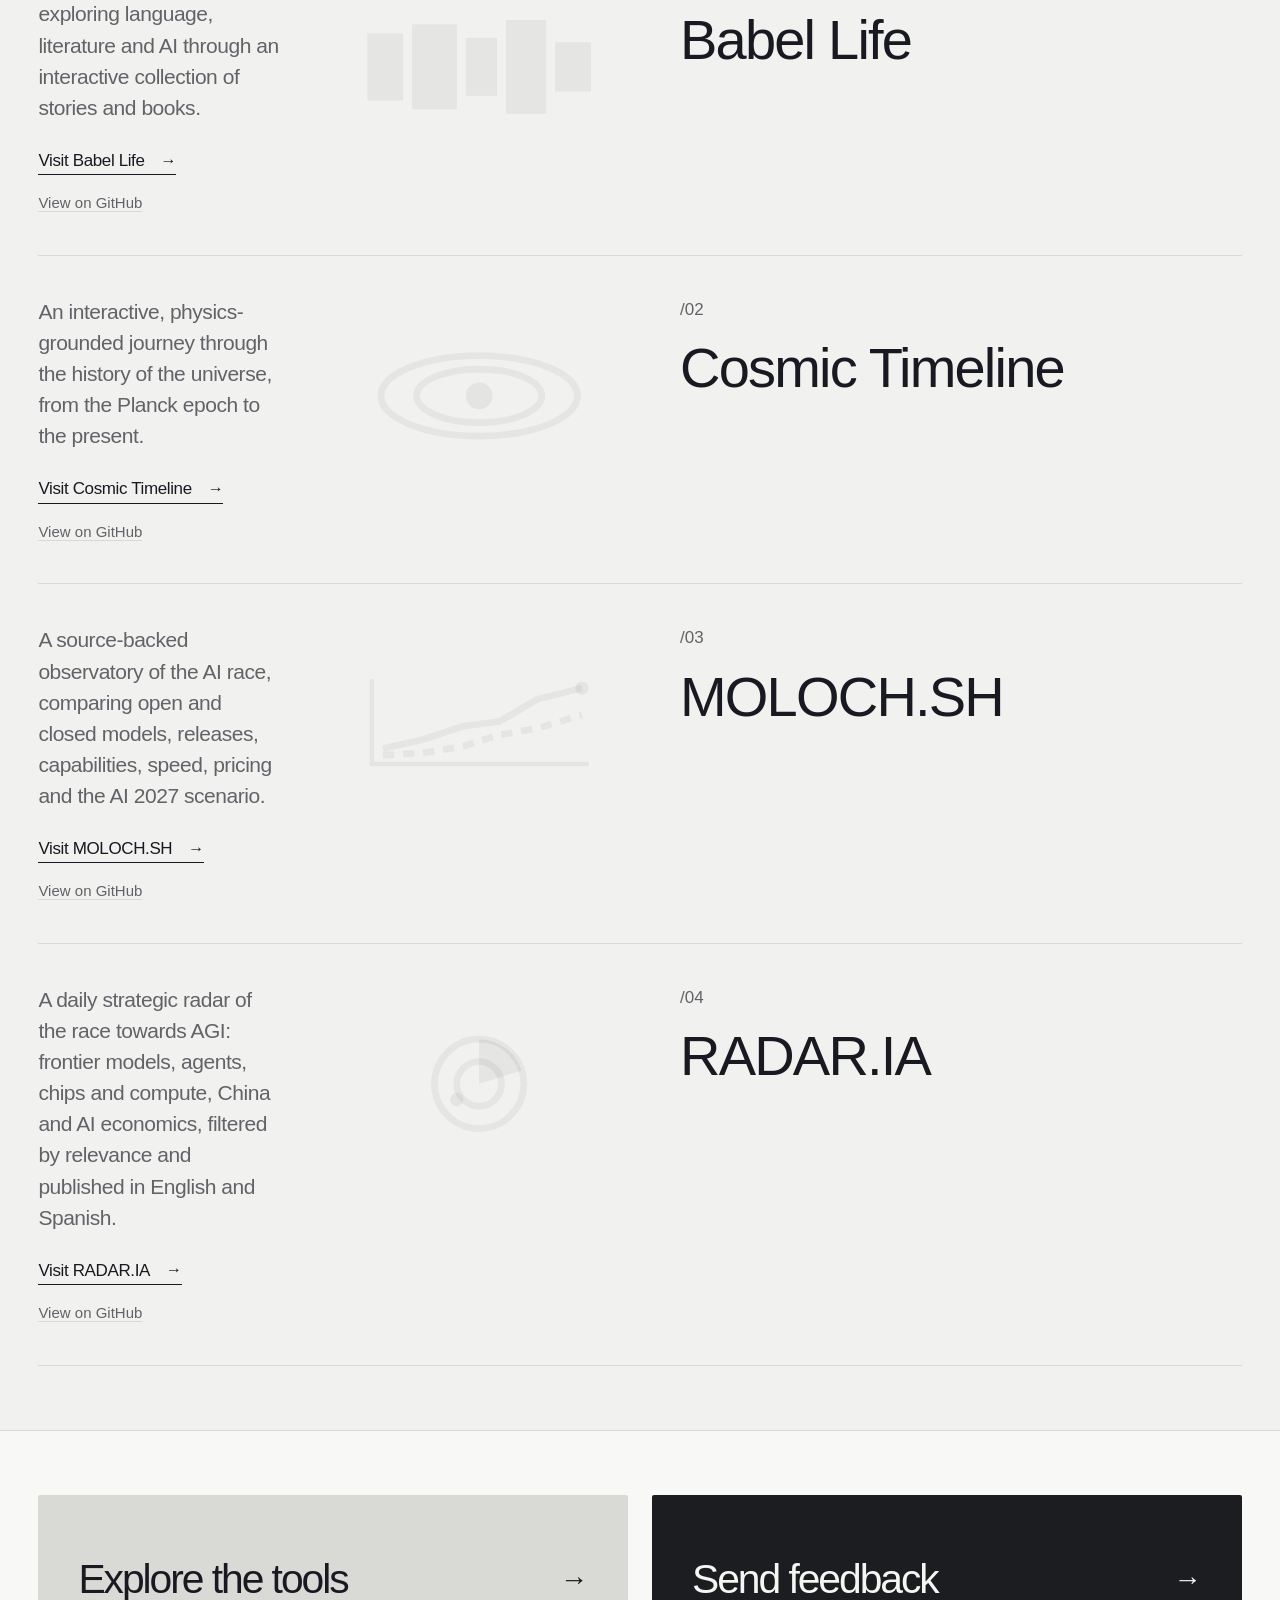
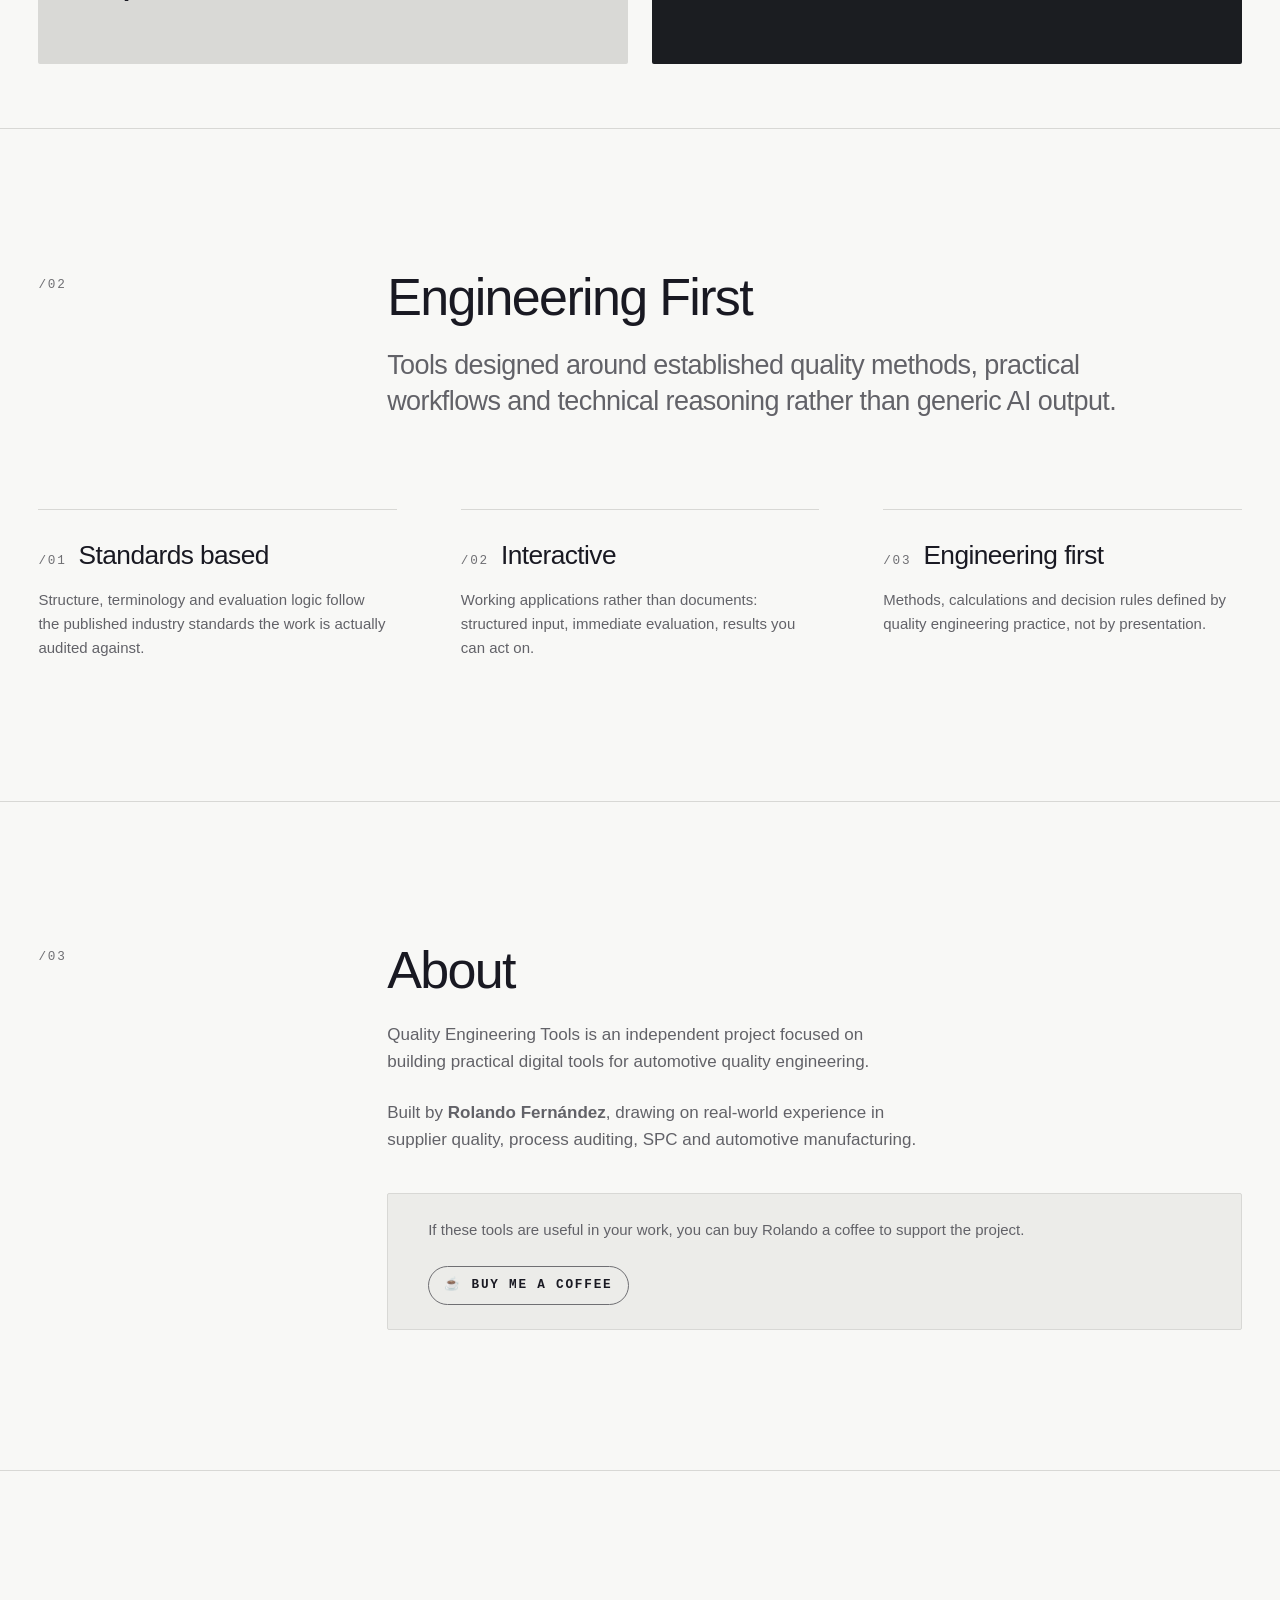
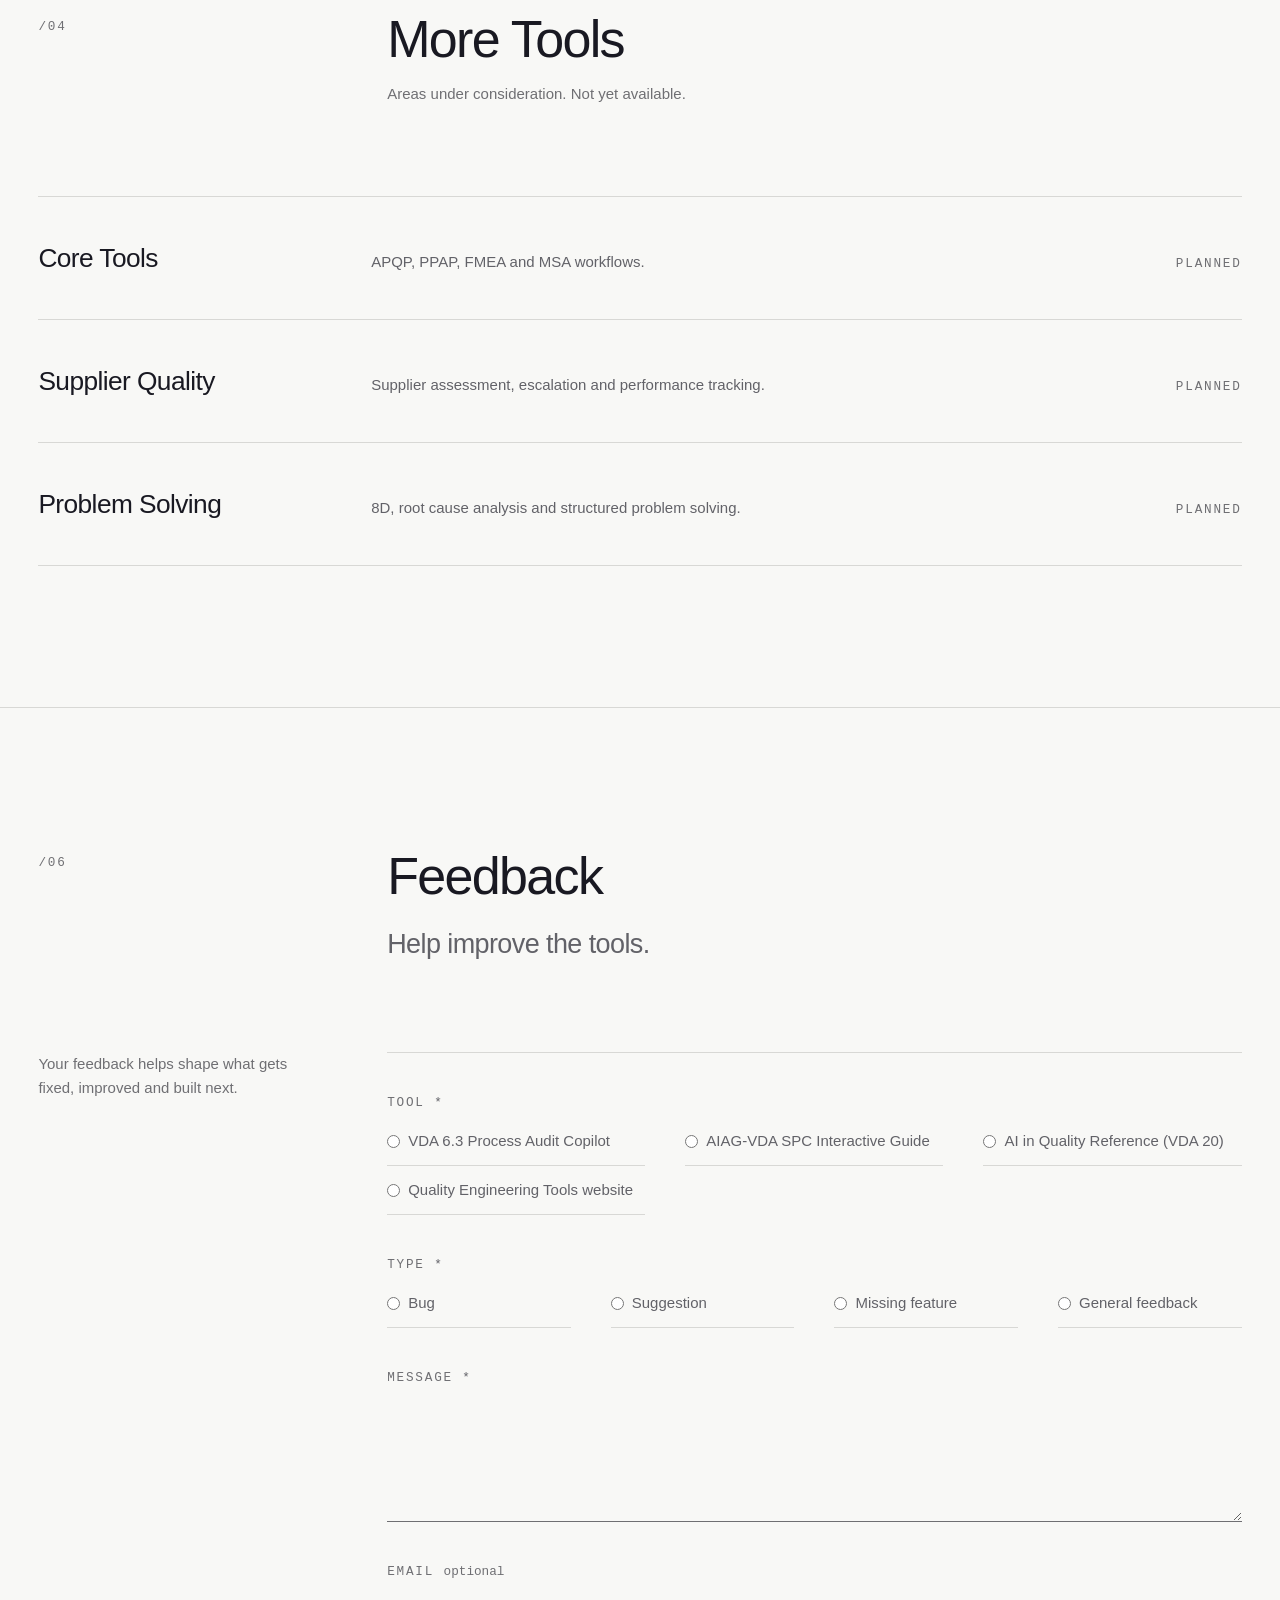
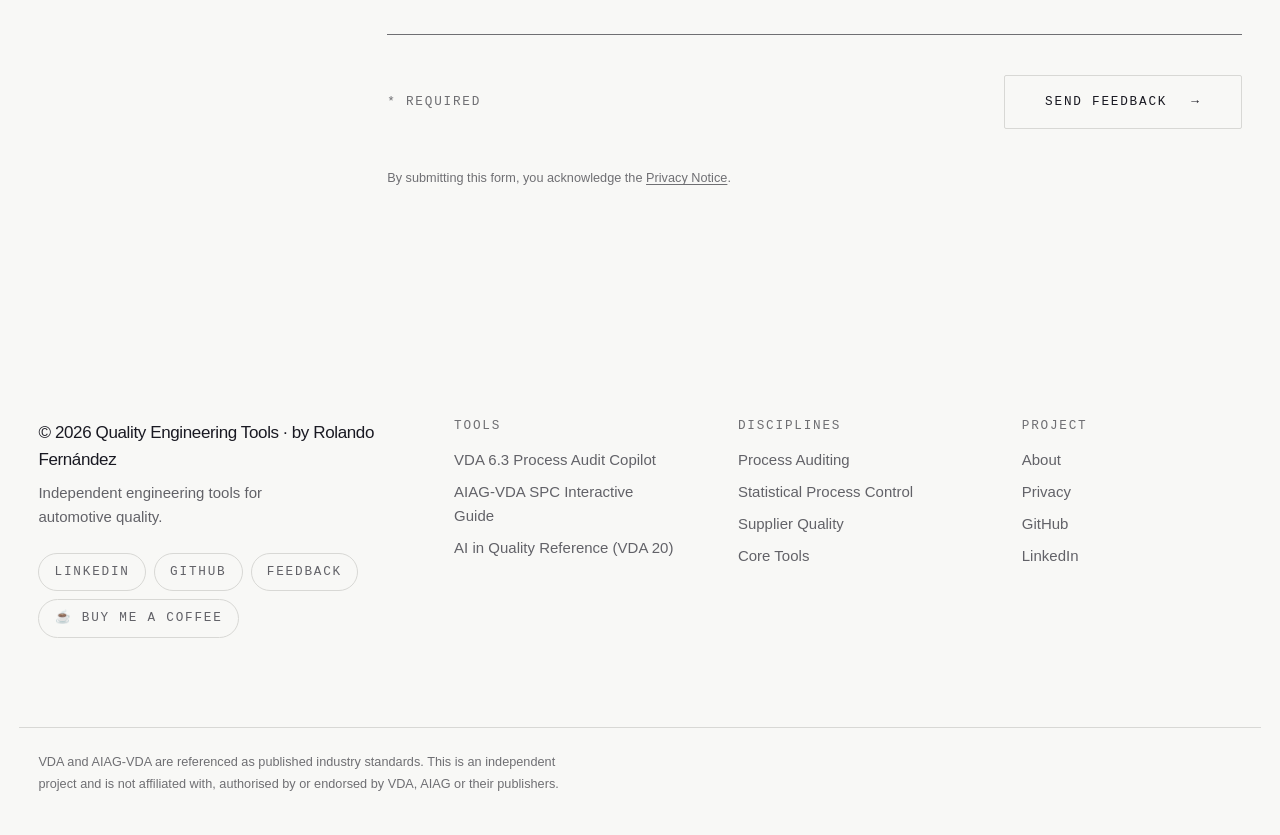
==== commit d57b26bc: "Add RADAR.IA to Other projects New /04 row with the same structure as the other projects: radar glyp" ====
--- a/index.html
+++ b/index.html
@@ -408,6 +408,9 @@
                   <circle cx="102" cy="9" r="3" fill="currentColor" stroke="none"/>
                 </svg>
               </span>
+              <video class="media-frame__video" muted loop playsinline preload="metadata" aria-hidden="true">
+                <source src="assets/video/moloch-sh-preview.mp4" type="video/mp4">
+              </video>
             </div>
           </figure>
           <div class="other-project__body">
@@ -415,6 +418,34 @@
             <div class="other-project__actions">
               <a class="other-project__cta" href="https://moloch-sh.netlify.app/" target="_blank" rel="noopener noreferrer" data-track="moloch_visit">Visit MOLOCH.SH <span aria-hidden="true">&rarr;</span></a>
               <a class="other-project__source" href="https://github.com/rolandojf-gif/moloch-sh" target="_blank" rel="noopener noreferrer" data-track="moloch_github">View on GitHub</a>
+            </div>
+          </div>
+        </li>
+        <li class="other-project">
+          <div class="other-project__intro">
+            <p class="other-project__index">/04</p>
+            <h3 class="other-project__title"><a class="other-project__link" href="https://aievolve.netlify.app/" target="_blank" rel="noopener noreferrer" data-track="radar_ia_open">RADAR.IA</a></h3>
+          </div>
+          <figure class="other-project__media">
+            <div class="media-frame">
+              <span class="media-frame__glyph" aria-hidden="true">
+                <svg viewBox="0 0 112 50" fill="none" stroke="currentColor" stroke-width="3" aria-hidden="true" focusable="false">
+                  <circle cx="56" cy="25" r="20"/>
+                  <circle cx="56" cy="25" r="10"/>
+                  <path d="M56 25V5A20 20 0 0 1 75 19Z" fill="currentColor" stroke="none"/>
+                  <circle cx="46" cy="32" r="3" fill="currentColor" stroke="none"/>
+                </svg>
+              </span>
+              <video class="media-frame__video" muted loop playsinline preload="metadata" aria-hidden="true">
+                <source src="assets/video/radar-ia-preview.mp4" type="video/mp4">
+              </video>
+            </div>
+          </figure>
+          <div class="other-project__body">
+            <p class="other-project__desc">A daily strategic radar of the race towards AGI: frontier models, agents, chips and compute, China and AI economics, filtered by relevance and published in English and Spanish.</p>
+            <div class="other-project__actions">
+              <a class="other-project__cta" href="https://aievolve.netlify.app/" target="_blank" rel="noopener noreferrer" data-track="radar_ia_visit">Visit RADAR.IA <span aria-hidden="true">&rarr;</span></a>
+              <a class="other-project__source" href="https://github.com/rolandojf-gif/ai-intel-briefing-v3" target="_blank" rel="noopener noreferrer" data-track="radar_ia_github">View on GitHub</a>
             </div>
           </div>
         </li>
